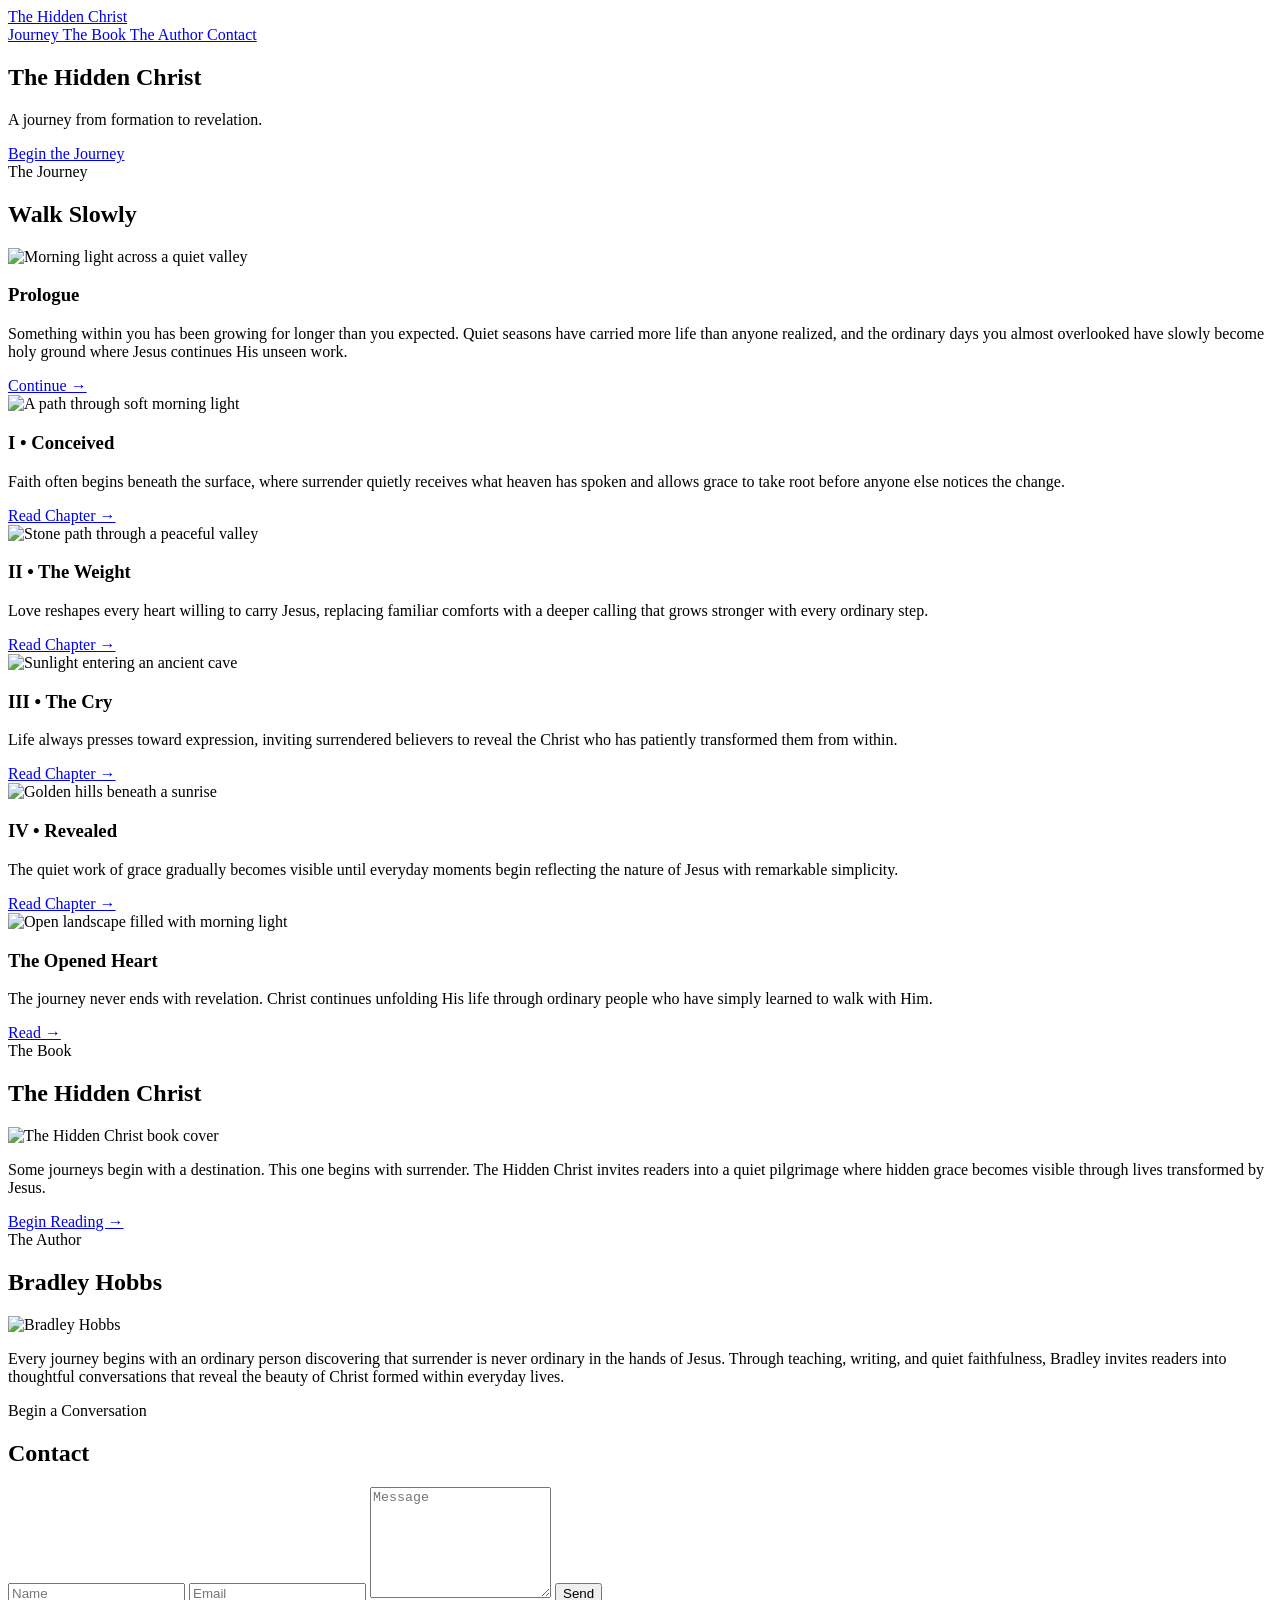
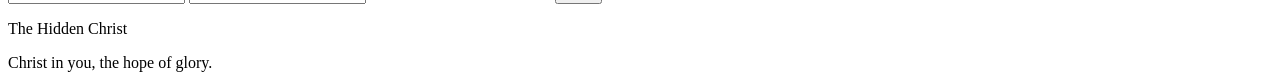
==== index.html @ 38aca1ec "Create index.html" ====
<!DOCTYPE html>

<html lang="en">

<head>

<meta charset="UTF-8">

<meta
name="viewport"
content="width=device-width, initial-scale=1.0">

<meta
name="description"
content="The Hidden Christ by Bradley Hobbs. A journey from formation to revelation.">

<meta
name="author"
content="Bradley Hobbs">

<title>

The Hidden Christ

</title>

<link
rel="preconnect"
href="https://fonts.googleapis.com">

<link
rel="preconnect"
href="https://fonts.gstatic.com"
crossorigin>

<link
href="https://fonts.googleapis.com/css2?family=Cormorant+Garamond:wght@400;500;600;700&family=Lora:wght@400;500&display=swap"
rel="stylesheet">

<link
rel="stylesheet"
href="styles.css">

</head>

<body>

<header
class="site-header">

<nav
class="navigation">

<a
href="#hero"
class="logo">

The Hidden Christ

</a>

<div
class="navigation-links">

<a href="#journey">

Journey

</a>

<a href="#book">

The Book

</a>

<a href="#author">

The Author

</a>

<a href="#contact">

Contact

</a>

</div>

</nav>

</header>

<main>

<section
id="hero"
class="hero">

<div
class="hero-overlay">

<h1>

The Hidden Christ

</h1>

<p>

A journey from formation to revelation.

</p>

<a
href="#journey"
class="scroll-link">

Begin the Journey

</a>

</div>

</section>

<section
id="journey"
class="journey">

<div
class="section-heading">

<span>

The Journey

</span>

<h2>

Walk Slowly

</h2>

</div>

<article
class="chapter">

<div
class="chapter-image">

<img
src="images/prologue.webp"
alt="Morning light across a quiet valley">

</div>

<div
class="chapter-content">

<h3>

Prologue

</h3>

<p>

Something within you has been growing for longer than you expected. Quiet seasons have carried more life than anyone realized, and the ordinary days you almost overlooked have slowly become holy ground where Jesus continues His unseen work.

</p>

<a
href="chapters/prologue.html">

Continue →

</a>

</div>

</article>

<article
class="chapter">

<div
class="chapter-image">

<img
src="images/conceived.webp"
alt="A path through soft morning light">

</div>

<div
class="chapter-content">

<h3>

I • Conceived

</h3>

<p>

Faith often begins beneath the surface, where surrender quietly receives what heaven has spoken and allows grace to take root before anyone else notices the change.

</p>

<a
href="chapters/conceived.html">

Read Chapter →

</a>

</div>

</article>

<article
class="chapter">

<div
class="chapter-image">

<img
src="images/weight.webp"
alt="Stone path through a peaceful valley">

</div>

<div
class="chapter-content">

<h3>

II • The Weight

</h3>

<p>

Love reshapes every heart willing to carry Jesus, replacing familiar comforts with a deeper calling that grows stronger with every ordinary step.

</p>

<a
href="chapters/weight.html">

Read Chapter →

</a>

</div>

</article>

<article
class="chapter">

<div
class="chapter-image">

<img
src="images/cry.webp"
alt="Sunlight entering an ancient cave">

</div>

<div
class="chapter-content">

<h3>

III • The Cry

</h3>

<p>

Life always presses toward expression, inviting surrendered believers to reveal the Christ who has patiently transformed them from within.

</p>

<a
href="chapters/cry.html">

Read Chapter →

</a>

</div>

</article>

<article
class="chapter">

<div
class="chapter-image">

<img
src="images/revealed.webp"
alt="Golden hills beneath a sunrise">

</div>

<div
class="chapter-content">

<h3>

IV • Revealed

</h3>

<p>

The quiet work of grace gradually becomes visible until everyday moments begin reflecting the nature of Jesus with remarkable simplicity.

</p>

<a
href="chapters/revealed.html">

Read Chapter →

</a>

</div>

</article>

<article
class="chapter">

<div
class="chapter-image">

<img
src="images/opened-heart.webp"
alt="Open landscape filled with morning light">

</div>

<div
class="chapter-content">

<h3>

The Opened Heart

</h3>

<p>

The journey never ends with revelation. Christ continues unfolding His life through ordinary people who have simply learned to walk with Him.

</p>

<a
href="chapters/opened-heart.html">

Read →

</a>

</div>

</article>

</section>

<section
id="book"
class="book">

<div
class="section-heading">

<span>

The Book

</span>

<h2>

The Hidden Christ

</h2>

</div>

<div
class="book-layout">

<div
class="book-cover">

<img
src="images/book-cover.webp"
alt="The Hidden Christ book cover">

</div>

<div
class="book-text">

<p>

Some journeys begin with a destination. This one begins with surrender. The Hidden Christ invites readers into a quiet pilgrimage where hidden grace becomes visible through lives transformed by Jesus.

</p>

<a
href="#">

Begin Reading →

</a>

</div>

</div>

</section>

<section
id="author"
class="author">

<div
class="section-heading">

<span>

The Author

</span>

<h2>

Bradley Hobbs

</h2>

</div>

<div
class="author-layout">

<img
src="images/author.webp"
alt="Bradley Hobbs">

<p>

Every journey begins with an ordinary person discovering that surrender is never ordinary in the hands of Jesus. Through teaching, writing, and quiet faithfulness, Bradley invites readers into thoughtful conversations that reveal the beauty of Christ formed within everyday lives.

</p>

</div>

</section>

<section
id="contact"
class="contact">

<div
class="section-heading">

<span>

Begin a Conversation

</span>

<h2>

Contact

</h2>

</div>

<form>

<input
type="text"
placeholder="Name"
required>

<input
type="email"
placeholder="Email"
required>

<textarea
rows="7"
placeholder="Message"></textarea>

<button
type="submit">

Send

</button>

</form>

</section>

</main>

<footer>

<p>

The Hidden Christ

</p>

<span>

Christ in you, the hope of glory.

</span>

</footer>

<script
src="script.js"></script>

</body>

</html>
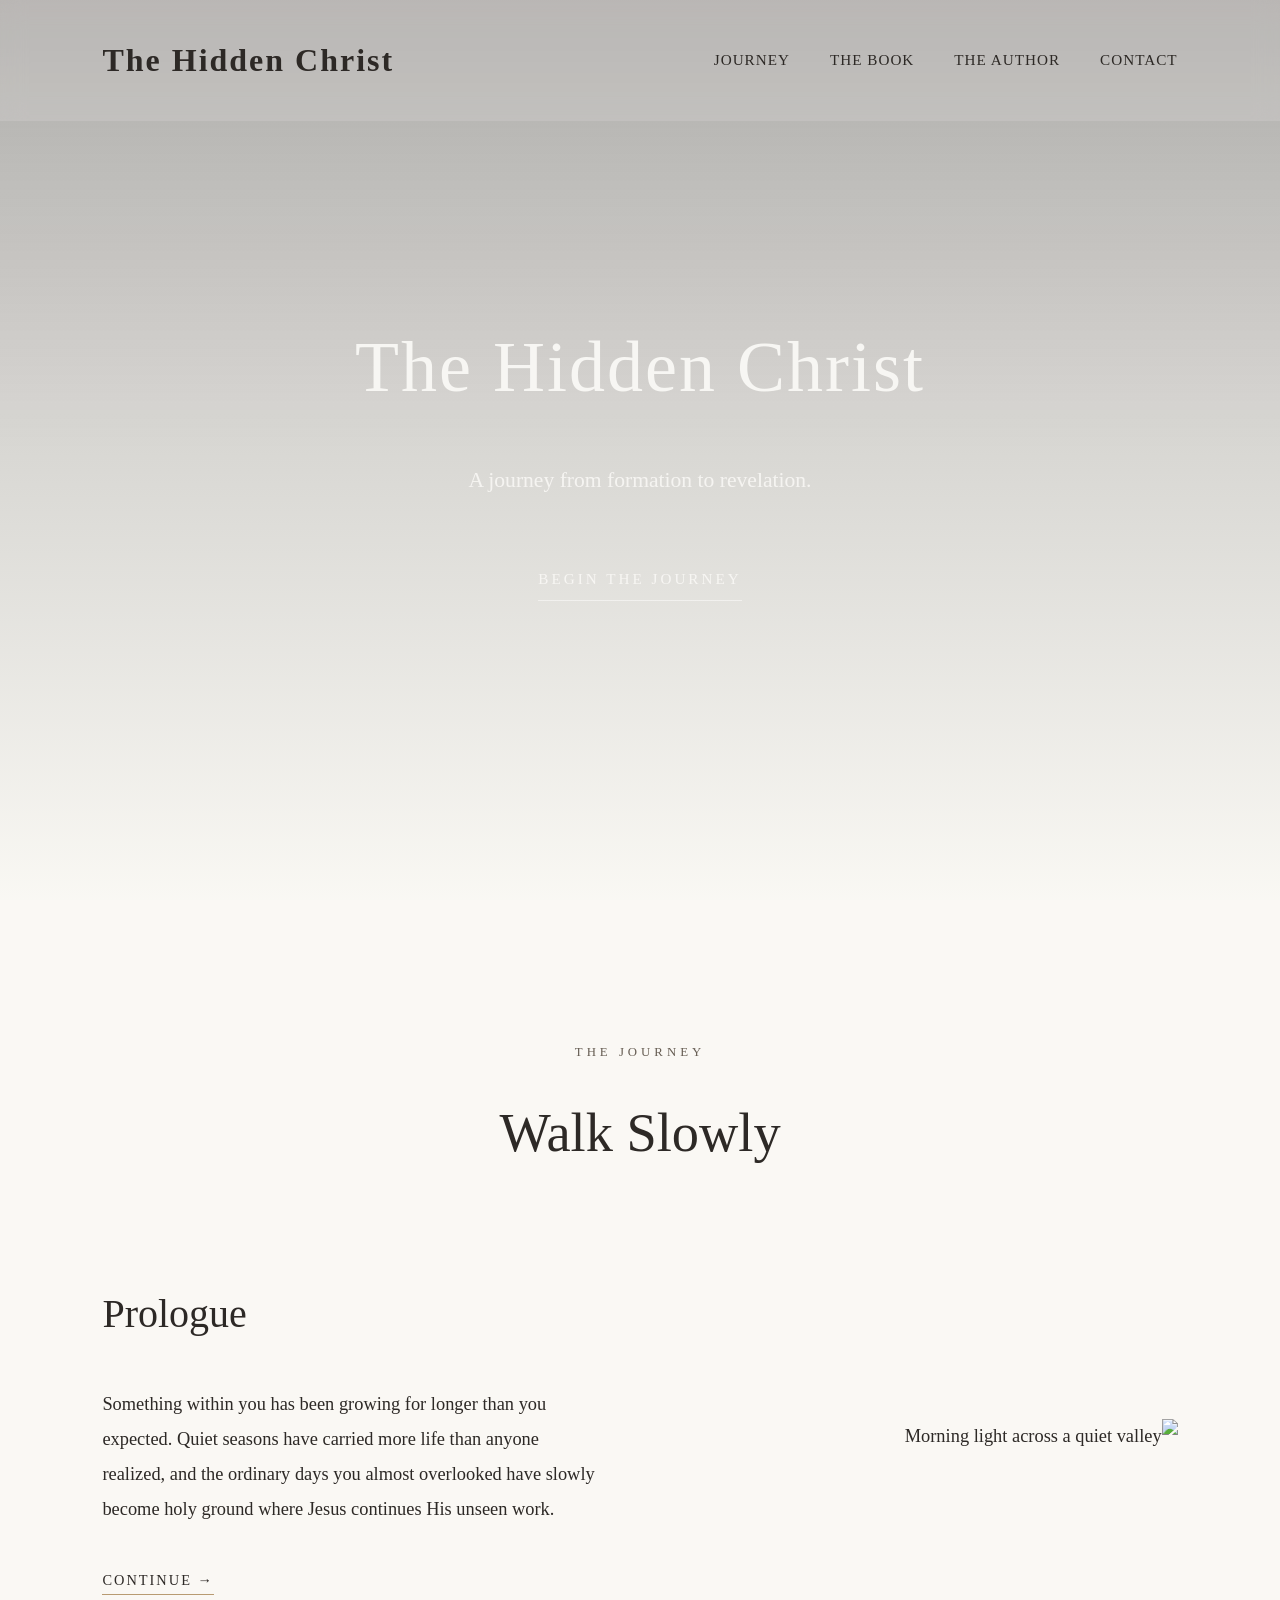
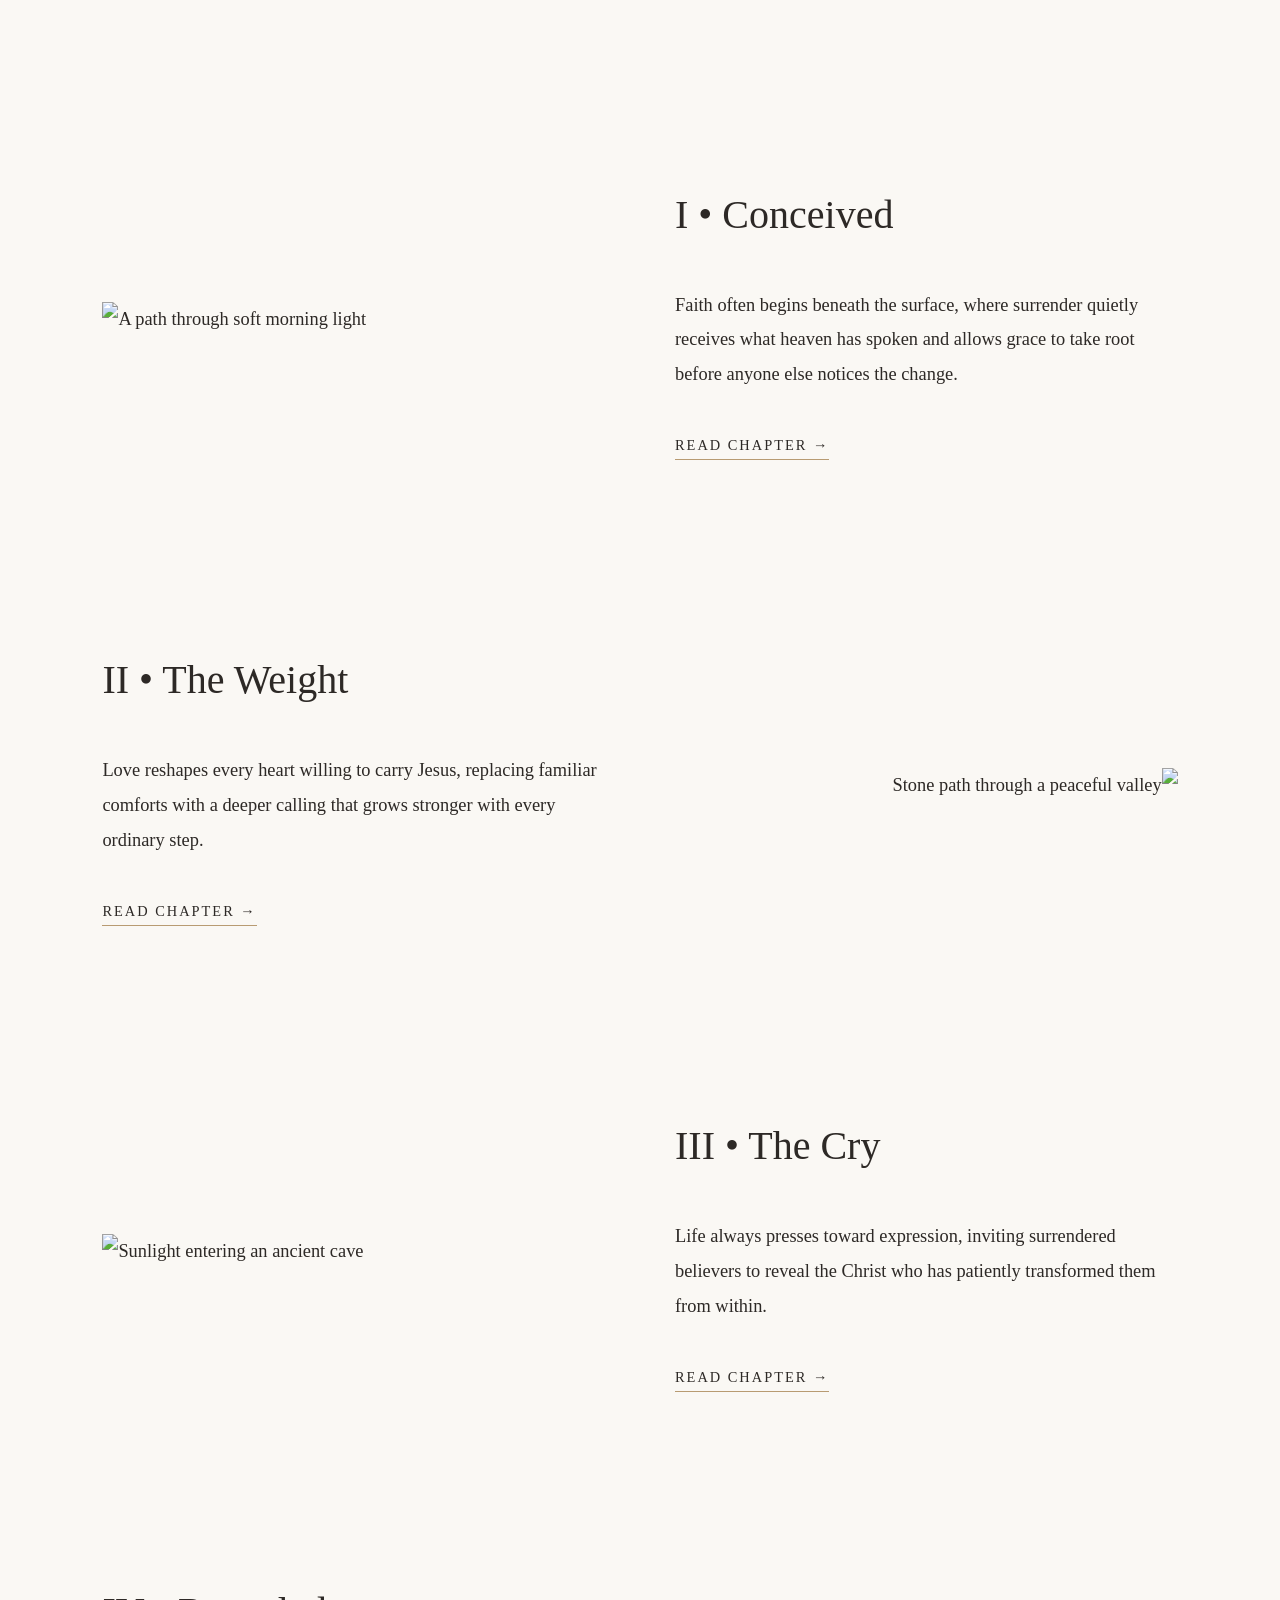
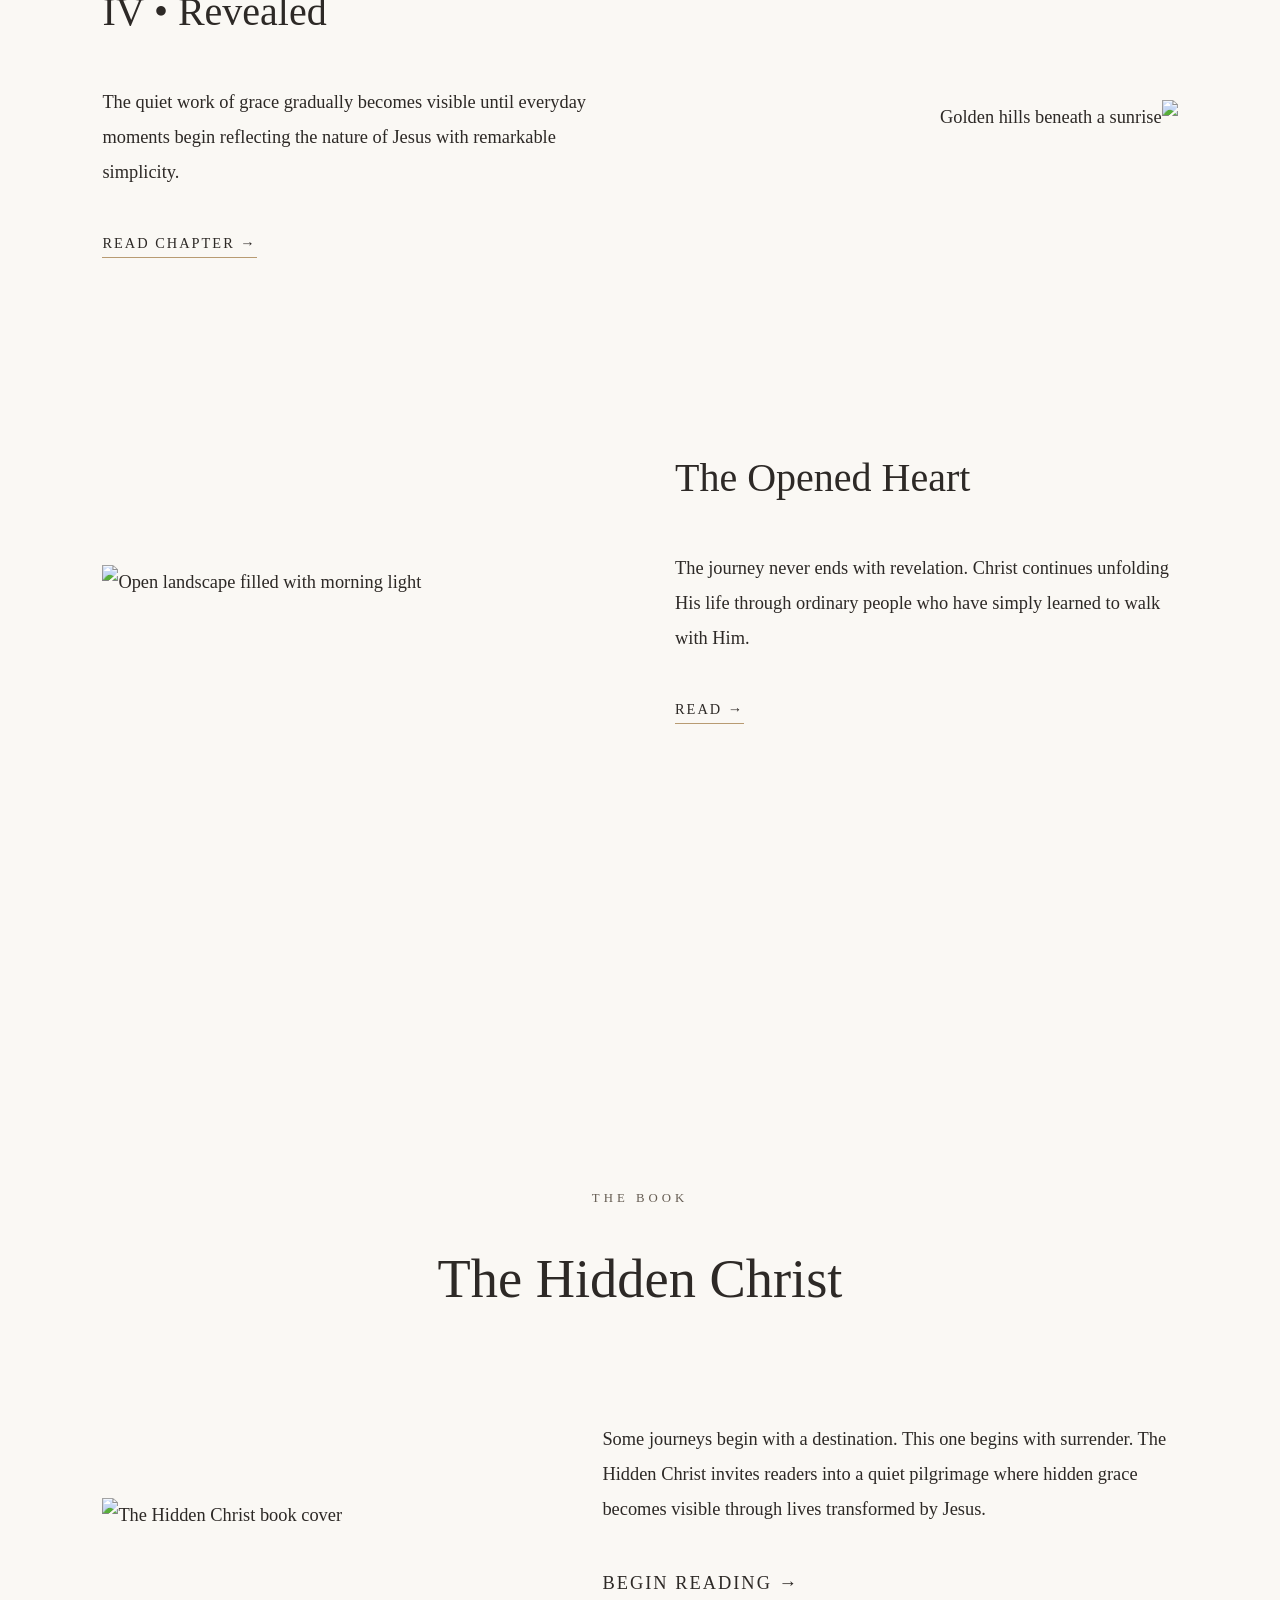
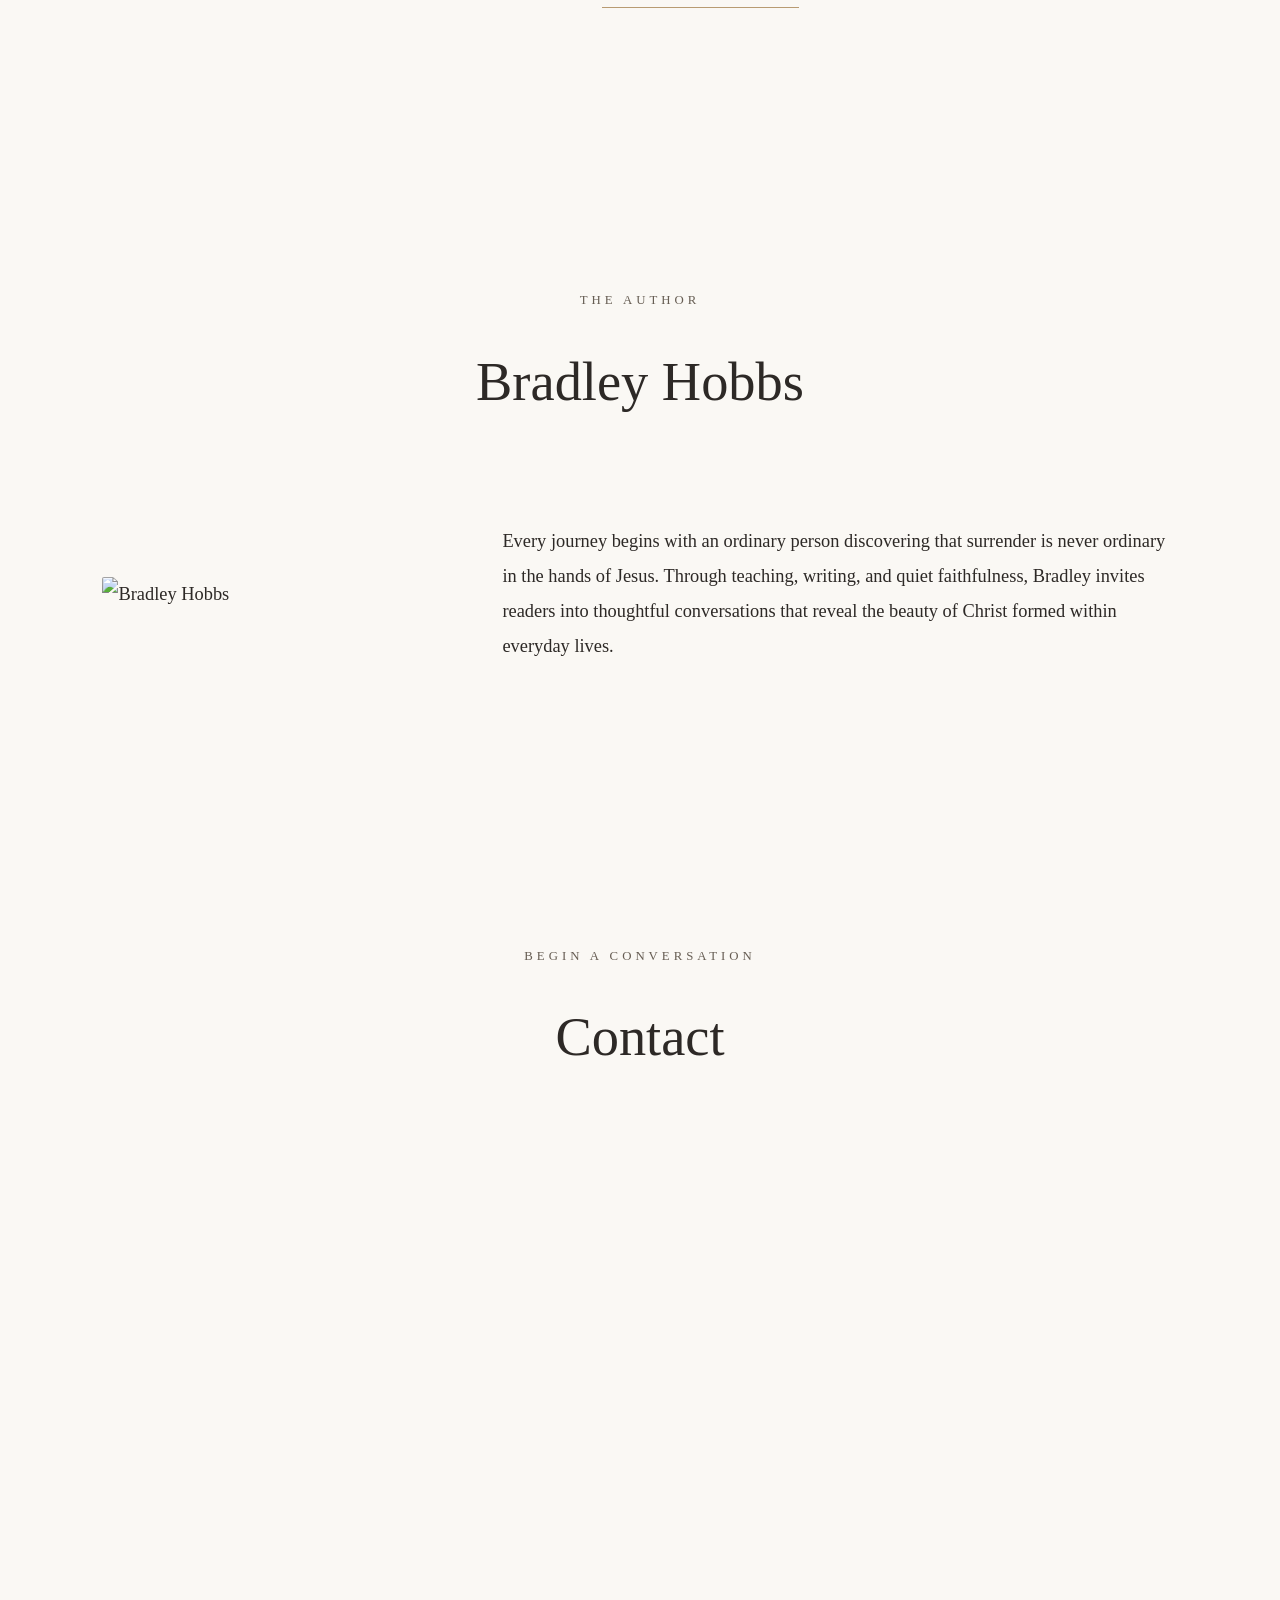
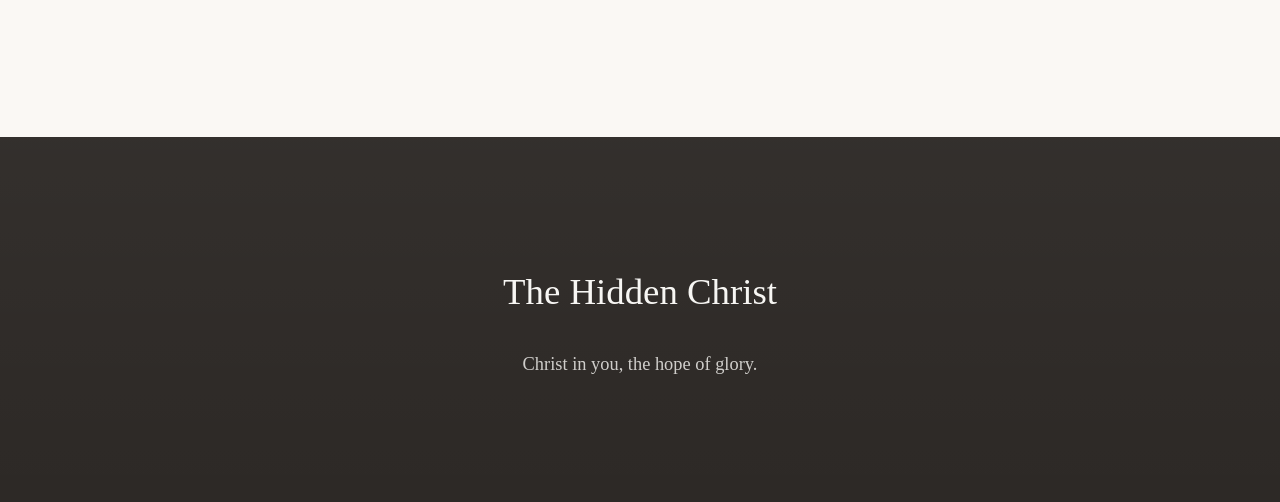
==== commit 842ee2f6: "Update index.html" ====
--- a/index.html
+++ b/index.html
@@ -10,19 +10,89 @@
 name="viewport"
 content="width=device-width, initial-scale=1.0">
 
+<title>
+
+The Hidden Christ | Bradley Hobbs
+
+</title>
+
 <meta
 name="description"
-content="The Hidden Christ by Bradley Hobbs. A journey from formation to revelation.">
+content="The Hidden Christ by Bradley Hobbs is a journey from formation to revelation, inviting readers to discover Christ formed within surrendered lives and revealed through everyday faithfulness.">
 
 <meta
 name="author"
 content="Bradley Hobbs">
 
-<title>
-
-The Hidden Christ
-
-</title>
+<meta
+name="robots"
+content="index,follow,max-image-preview:large">
+
+<meta
+name="theme-color"
+content="#2d2926">
+
+<meta
+name="color-scheme"
+content="light">
+
+<link
+rel="canonical"
+href="https://brad-hobbswd.github.io/the-hidden-christ/">
+
+<!-- Open Graph -->
+
+<meta
+property="og:type"
+content="website">
+
+<meta
+property="og:locale"
+content="en_US">
+
+<meta
+property="og:site_name"
+content="The Hidden Christ">
+
+<meta
+property="og:title"
+content="The Hidden Christ">
+
+<meta
+property="og:description"
+content="A journey from formation to revelation by Bradley Hobbs.">
+
+<meta
+property="og:url"
+content="https://brad-hobbswd.github.io/the-hidden-christ/">
+
+<meta
+property="og:image"
+content="https://brad-hobbswd.github.io/the-hidden-christ/images/social-preview.webp">
+
+<meta
+property="og:image:alt"
+content="The Hidden Christ by Bradley Hobbs">
+
+<!-- Twitter / X -->
+
+<meta
+name="twitter:card"
+content="summary_large_image">
+
+<meta
+name="twitter:title"
+content="The Hidden Christ">
+
+<meta
+name="twitter:description"
+content="A journey from formation to revelation by Bradley Hobbs.">
+
+<meta
+name="twitter:image"
+content="https://brad-hobbswd.github.io/the-hidden-christ/images/social-preview.webp">
+
+<!-- Fonts -->
 
 <link
 rel="preconnect"
@@ -37,9 +107,51 @@
 href="https://fonts.googleapis.com/css2?family=Cormorant+Garamond:wght@400;500;600;700&family=Lora:wght@400;500&display=swap"
 rel="stylesheet">
 
+<!-- Styles -->
+
 <link
 rel="stylesheet"
-href="styles.css">
+href="./styles.css">
+
+<!-- Favicon -->
+
+<link
+rel="icon"
+type="image/png"
+href="./images/favicon.png">
+
+<!-- Structured Data -->
+
+<script
+type="application/ld+json">
+
+{
+
+"@context":"https://schema.org",
+
+"@type":"Book",
+
+"name":"The Hidden Christ",
+
+"author":{
+
+"@type":"Person",
+
+"name":"Bradley Hobbs"
+
+},
+
+"description":"A journey from formation to revelation.",
+
+"inLanguage":"en",
+
+"genre":"Christian",
+
+"url":"https://brad-hobbswd.github.io/the-hidden-christ/"
+
+}
+
+</script>
 
 </head>
 
--- a/styles.css
+++ b/styles.css
@@ -0,0 +1,1531 @@
+/* =========================
+
+THE HIDDEN CHRIST
+
+Bradley Hobbs
+
+========================= */
+
+:root{
+
+--earth:#2d2926;
+--stone:#665d53;
+--sand:#b89b72;
+--linen:#f3efe7;
+--ivory:#faf8f4;
+--white:#ffffff;
+
+--text:#2d2926;
+--light-text:#f7f6f3;
+
+--max-width:760px;
+
+--transition:.6s ease;
+
+}
+
+/* =========================
+
+RESET
+
+========================= */
+
+*{
+
+margin:0;
+padding:0;
+box-sizing:border-box;
+
+}
+
+html{
+
+scroll-behavior:smooth;
+
+}
+
+body{
+
+background:var(--ivory);
+
+color:var(--text);
+
+font-family:"Lora",serif;
+
+font-size:1.15rem;
+
+line-height:1.9;
+
+overflow-x:hidden;
+
+}
+
+/* =========================
+
+IMAGES
+
+========================= */
+
+img{
+
+display:block;
+
+width:100%;
+
+height:auto;
+
+}
+
+/* =========================
+
+LINKS
+
+========================= */
+
+a{
+
+text-decoration:none;
+
+color:inherit;
+
+transition:var(--transition);
+
+}
+
+/* =========================
+
+HEADER
+
+========================= */
+
+.site-header{
+
+position:fixed;
+
+top:0;
+
+left:0;
+
+width:100%;
+
+z-index:1000;
+
+padding:30px 8vw;
+
+background:rgba(250,248,244,.15);
+
+backdrop-filter:blur(12px);
+
+transition:var(--transition);
+
+}
+
+.navigation{
+
+display:flex;
+
+justify-content:space-between;
+
+align-items:center;
+
+}
+
+.logo{
+
+font-family:"Cormorant Garamond",serif;
+
+font-size:2rem;
+
+letter-spacing:2px;
+
+font-weight:600;
+
+}
+
+.navigation-links{
+
+display:flex;
+
+gap:40px;
+
+font-size:.95rem;
+
+letter-spacing:1px;
+
+text-transform:uppercase;
+
+}
+
+.navigation-links a:hover{
+
+opacity:.6;
+
+}
+
+/* =========================
+
+HERO
+
+========================= */
+
+.hero{
+
+height:100vh;
+
+background:url("images/hero.webp") center center/cover no-repeat;
+
+display:flex;
+
+justify-content:center;
+
+align-items:center;
+
+position:relative;
+
+}
+
+.hero::before{
+
+content:"";
+
+position:absolute;
+
+inset:0;
+
+background:linear-gradient(
+
+rgba(30,30,30,.35),
+
+rgba(30,30,30,.15),
+
+rgba(250,248,244,.15)
+
+);
+
+}
+
+.hero-overlay{
+
+position:relative;
+
+z-index:2;
+
+text-align:center;
+
+padding:40px;
+
+color:var(--light-text);
+
+max-width:800px;
+
+}
+
+.hero h1{
+
+font-family:"Cormorant Garamond",serif;
+
+font-size:5rem;
+
+font-weight:500;
+
+letter-spacing:2px;
+
+margin-bottom:25px;
+
+}
+
+.hero p{
+
+font-size:1.35rem;
+
+opacity:.95;
+
+margin-bottom:60px;
+
+}
+
+.scroll-link{
+
+display:inline-block;
+
+font-size:.95rem;
+
+letter-spacing:3px;
+
+text-transform:uppercase;
+
+padding-bottom:6px;
+
+border-bottom:1px solid rgba(255,255,255,.5);
+
+}
+
+.scroll-link:hover{
+
+opacity:.7;
+
+}
+
+/* =========================
+
+SECTIONS
+
+========================= */
+
+section{
+
+padding:140px 8vw;
+
+}
+
+.section-heading{
+
+text-align:center;
+
+margin-bottom:90px;
+
+}
+
+.section-heading span{
+
+display:block;
+
+text-transform:uppercase;
+
+letter-spacing:4px;
+
+font-size:.8rem;
+
+color:var(--stone);
+
+margin-bottom:18px;
+
+}
+
+.section-heading h2{
+
+font-family:"Cormorant Garamond",serif;
+
+font-size:3.4rem;
+
+font-weight:500;
+
+}
+
+/* =========================
+
+JOURNEY
+
+========================= */
+
+.chapter{
+
+display:grid;
+
+grid-template-columns:1fr 1fr;
+
+gap:90px;
+
+align-items:center;
+
+margin-bottom:180px;
+
+}
+
+.chapter:nth-child(even){
+
+direction:rtl;
+
+}
+
+.chapter:nth-child(even) .chapter-content{
+
+direction:ltr;
+
+}
+
+.chapter-image{
+
+overflow:hidden;
+
+}
+
+.chapter-image img{
+
+transition:1.5s ease;
+
+}
+
+.chapter:hover img{
+
+transform:scale(1.03);
+
+}
+
+.chapter-content{
+
+max-width:560px;
+
+}
+
+.chapter-content h3{
+
+font-family:"Cormorant Garamond",serif;
+
+font-size:2.5rem;
+
+font-weight:500;
+
+margin-bottom:35px;
+
+}
+
+.chapter-content p{
+
+margin-bottom:35px;
+
+}
+
+.chapter-content a{
+
+font-size:.9rem;
+
+letter-spacing:2px;
+
+text-transform:uppercase;
+
+border-bottom:1px solid var(--sand);
+
+padding-bottom:6px;
+
+}
+
+/* =========================
+
+BOOK
+
+========================= */
+
+.book-layout{
+
+display:grid;
+
+grid-template-columns:420px 1fr;
+
+gap:100px;
+
+align-items:center;
+
+max-width:1200px;
+
+margin:auto;
+
+}
+
+.book-cover{
+
+max-width:420px;
+
+}
+
+.book-text{
+
+max-width:600px;
+
+}
+
+.book-text a{
+
+display:inline-block;
+
+margin-top:40px;
+
+letter-spacing:2px;
+
+text-transform:uppercase;
+
+border-bottom:1px solid var(--sand);
+
+padding-bottom:6px;
+
+}
+
+/* =========================
+
+AUTHOR
+
+========================= */
+
+.author-layout{
+
+display:grid;
+
+grid-template-columns:320px 1fr;
+
+gap:80px;
+
+align-items:center;
+
+max-width:1100px;
+
+margin:auto;
+
+}
+
+.author-layout img{
+
+border-radius:2px;
+
+}
+
+/* =========================
+
+CONTACT
+
+========================= */
+
+form{
+
+max-width:760px;
+
+margin:auto;
+
+display:flex;
+
+flex-direction:column;
+
+gap:30px;
+
+}
+
+input,
+
+textarea{
+
+background:transparent;
+
+border:none;
+
+border-bottom:1px solid #cfc6b7;
+
+padding:18px 0;
+
+font-family:"Lora",serif;
+
+font-size:1rem;
+
+color:var(--text);
+
+outline:none;
+
+}
+
+button{
+
+width:220px;
+
+padding:18px;
+
+background:none;
+
+border:1px solid var(--sand);
+
+cursor:pointer;
+
+font-family:"Lora",serif;
+
+letter-spacing:2px;
+
+text-transform:uppercase;
+
+transition:var(--transition);
+
+}
+
+button:hover{
+
+background:var(--sand);
+
+color:white;
+
+}
+
+/* =========================
+
+FOOTER
+
+========================= */
+
+footer{
+
+padding:120px 40px;
+
+text-align:center;
+
+background:var(--earth);
+
+color:var(--light-text);
+
+}
+
+footer p{
+
+font-family:"Cormorant Garamond",serif;
+
+font-size:2.3rem;
+
+margin-bottom:20px;
+
+}
+
+footer span{
+
+opacity:.8;
+
+}
+
+/* =========================
+
+RESPONSIVE
+
+========================= */
+
+@media(max-width:900px){
+
+.hero h1{
+
+font-size:3.3rem;
+
+}
+
+.navigation-links{
+
+display:none;
+
+}
+
+.chapter,
+
+.book-layout,
+
+.author-layout{
+
+grid-template-columns:1fr;
+
+gap:60px;
+
+}
+
+.chapter:nth-child(even){
+
+direction:ltr;
+
+}
+
+.section-heading h2{
+
+font-size:2.5rem;
+
+}
+
+section{
+
+padding:100px 30px;
+
+}
+
+}
+
+/* =========================
+
+SCROLL STATES
+
+========================= */
+
+.site-header.scrolled{
+
+background:rgba(250,248,244,.92);
+
+backdrop-filter:blur(20px);
+
+padding:22px 8vw;
+
+}
+
+.navigation-links a.active{
+
+opacity:.55;
+
+}
+
+.section-heading,
+
+.chapter,
+
+.book-layout,
+
+.author-layout,
+
+.contact form{
+
+opacity:0;
+
+transform:translateY(40px);
+
+transition:
+
+opacity 1s ease,
+
+transform 1s ease;
+
+}
+
+.visible{
+
+opacity:1;
+
+transform:translateY(0);
+
+}
+
+.scroll-link.pulse{
+
+opacity:.45;
+
+}
+
+button.success{
+
+background:var(--sand);
+
+color:white;
+
+}
+
+/*==================================================
+
+RESPONSIVE
+
+The Hidden Christ
+
+==================================================*/
+
+
+/*====================
+
+1400px
+
+====================*/
+
+@media (max-width:1400px){
+
+.hero h1{
+
+font-size:4.5rem;
+
+}
+
+.chapter{
+
+gap:70px;
+
+}
+
+.book-layout{
+
+gap:80px;
+
+}
+
+}
+
+
+/*====================
+
+1100px
+
+====================*/
+
+@media (max-width:1100px){
+
+.navigation{
+
+padding:0;
+
+}
+
+.navigation-links{
+
+gap:24px;
+
+font-size:.85rem;
+
+}
+
+.hero h1{
+
+font-size:4rem;
+
+}
+
+.hero p{
+
+font-size:1.2rem;
+
+}
+
+.chapter{
+
+grid-template-columns:1fr;
+
+gap:60px;
+
+margin-bottom:140px;
+
+}
+
+.chapter:nth-child(even){
+
+direction:ltr;
+
+}
+
+.chapter-content{
+
+max-width:100%;
+
+}
+
+.book-layout{
+
+grid-template-columns:1fr;
+
+gap:70px;
+
+text-align:center;
+
+}
+
+.book-cover{
+
+margin:auto;
+
+max-width:360px;
+
+}
+
+.book-text{
+
+margin:auto;
+
+}
+
+.author-layout{
+
+grid-template-columns:1fr;
+
+gap:60px;
+
+text-align:center;
+
+}
+
+.author-layout img{
+
+max-width:320px;
+
+margin:auto;
+
+}
+
+}
+
+
+/*====================
+
+900px
+
+====================*/
+
+@media (max-width:900px){
+
+.site-header{
+
+padding:24px 30px;
+
+}
+
+.navigation{
+
+flex-direction:column;
+
+gap:18px;
+
+}
+
+.navigation-links{
+
+flex-wrap:wrap;
+
+justify-content:center;
+
+gap:18px;
+
+}
+
+.hero{
+
+padding:40px;
+
+}
+
+.hero-overlay{
+
+padding:20px;
+
+}
+
+.hero h1{
+
+font-size:3.3rem;
+
+line-height:1.05;
+
+}
+
+.hero p{
+
+font-size:1.05rem;
+
+margin-bottom:40px;
+
+}
+
+section{
+
+padding:100px 30px;
+
+}
+
+.section-heading{
+
+margin-bottom:70px;
+
+}
+
+.section-heading h2{
+
+font-size:2.7rem;
+
+}
+
+.chapter-content h3{
+
+font-size:2.2rem;
+
+}
+
+body{
+
+font-size:1.05rem;
+
+}
+
+}
+
+
+/*====================
+
+700px
+
+====================*/
+
+@media (max-width:700px){
+
+.hero{
+
+min-height:100vh;
+
+}
+
+.hero h1{
+
+font-size:2.8rem;
+
+}
+
+.hero p{
+
+font-size:1rem;
+
+}
+
+.logo{
+
+font-size:1.6rem;
+
+text-align:center;
+
+}
+
+.navigation-links{
+
+display:none;
+
+}
+
+.section-heading span{
+
+letter-spacing:2px;
+
+}
+
+.section-heading h2{
+
+font-size:2.3rem;
+
+}
+
+.chapter{
+
+margin-bottom:110px;
+
+}
+
+.chapter-content h3{
+
+font-size:2rem;
+
+margin-bottom:24px;
+
+}
+
+.chapter-content p{
+
+margin-bottom:24px;
+
+}
+
+.book-cover{
+
+max-width:300px;
+
+}
+
+.author-layout img{
+
+max-width:260px;
+
+}
+
+input,
+
+textarea{
+
+font-size:1rem;
+
+}
+
+button{
+
+width:100%;
+
+}
+
+footer{
+
+padding:90px 30px;
+
+}
+
+footer p{
+
+font-size:2rem;
+
+}
+
+}
+
+
+/*====================
+
+500px
+
+====================*/
+
+@media (max-width:500px){
+
+html{
+
+font-size:15px;
+
+}
+
+.hero{
+
+padding:20px;
+
+}
+
+.hero h1{
+
+font-size:2.3rem;
+
+letter-spacing:1px;
+
+}
+
+.hero p{
+
+font-size:.95rem;
+
+max-width:280px;
+
+margin:auto auto 36px;
+
+}
+
+section{
+
+padding:80px 22px;
+
+}
+
+.section-heading{
+
+margin-bottom:55px;
+
+}
+
+.section-heading h2{
+
+font-size:2rem;
+
+}
+
+.chapter{
+
+gap:36px;
+
+margin-bottom:90px;
+
+}
+
+.chapter-content h3{
+
+font-size:1.8rem;
+
+}
+
+.book-layout{
+
+gap:50px;
+
+}
+
+.author-layout{
+
+gap:45px;
+
+}
+
+.contact form{
+
+gap:22px;
+
+}
+
+footer{
+
+padding:70px 20px;
+
+}
+
+}
+
+
+/*====================
+
+375px
+
+====================*/
+
+@media (max-width:375px){
+
+.hero h1{
+
+font-size:2rem;
+
+}
+
+.hero p{
+
+font-size:.9rem;
+
+}
+
+.logo{
+
+font-size:1.4rem;
+
+}
+
+.section-heading h2{
+
+font-size:1.7rem;
+
+}
+
+.chapter-content h3{
+
+font-size:1.6rem;
+
+}
+
+body{
+
+line-height:1.8;
+
+}
+
+}
+
+/*==================================================
+
+ANIMATIONS
+
+The Hidden Christ
+
+==================================================*/
+
+/*------------------------------
+
+Global
+
+------------------------------*/
+
+*{
+
+transition:
+
+color .35s ease,
+
+background-color .35s ease,
+
+border-color .35s ease;
+
+}
+
+
+/*------------------------------
+
+Hero
+
+------------------------------*/
+
+.hero{
+
+animation:
+
+heroFade 2.2s ease forwards;
+
+}
+
+.hero-overlay{
+
+opacity:0;
+
+transform:translateY(30px);
+
+animation:
+
+heroContent 1.8s ease .4s forwards;
+
+}
+
+
+/*------------------------------
+
+Section Reveal
+
+------------------------------*/
+
+.section-heading,
+
+.chapter,
+
+.book-layout,
+
+.author-layout,
+
+.contact form{
+
+opacity:0;
+
+transform:
+
+translateY(70px);
+
+transition:
+
+opacity 1.2s ease,
+
+transform 1.2s ease;
+
+}
+
+.visible{
+
+opacity:1;
+
+transform:
+
+translateY(0);
+
+}
+
+
+/*------------------------------
+
+Images
+
+------------------------------*/
+
+.chapter-image{
+
+overflow:hidden;
+
+}
+
+.chapter-image img{
+
+transition:
+
+transform 8s ease;
+
+}
+
+.chapter:hover img{
+
+transform:scale(1.05);
+
+}
+
+
+/*------------------------------
+
+Navigation
+
+------------------------------*/
+
+.navigation-links a{
+
+position:relative;
+
+}
+
+.navigation-links a::after{
+
+content:"";
+
+position:absolute;
+
+left:0;
+
+bottom:-8px;
+
+width:0;
+
+height:1px;
+
+background:var(--sand);
+
+transition:.5s ease;
+
+}
+
+.navigation-links a:hover::after{
+
+width:100%;
+
+}
+
+
+/*------------------------------
+
+Buttons
+
+------------------------------*/
+
+.scroll-link,
+
+.chapter-content a,
+
+.book-text a{
+
+position:relative;
+
+}
+
+.scroll-link::after,
+
+.chapter-content a::after,
+
+.book-text a::after{
+
+content:"";
+
+position:absolute;
+
+bottom:-6px;
+
+left:0;
+
+width:0;
+
+height:1px;
+
+background:currentColor;
+
+transition:.6s ease;
+
+}
+
+.scroll-link:hover::after,
+
+.chapter-content a:hover::after,
+
+.book-text a:hover::after{
+
+width:100%;
+
+}
+
+
+/*------------------------------
+
+Footer
+
+------------------------------*/
+
+footer{
+
+position:relative;
+
+overflow:hidden;
+
+}
+
+footer::before{
+
+content:"";
+
+position:absolute;
+
+inset:0;
+
+background:
+
+linear-gradient(
+
+180deg,
+
+rgba(255,255,255,.03),
+
+transparent
+
+);
+
+pointer-events:none;
+
+}
+
+
+/*------------------------------
+
+Scroll Indicator
+
+------------------------------*/
+
+.scroll-link{
+
+animation:
+
+floatArrow 3s ease infinite;
+
+}
+
+
+/*==================================================
+
+KEYFRAMES
+
+==================================================*/
+
+@keyframes heroFade{
+
+from{
+
+opacity:.4;
+
+transform:scale(1.03);
+
+}
+
+to{
+
+opacity:1;
+
+transform:scale(1);
+
+}
+
+}
+
+@keyframes heroContent{
+
+from{
+
+opacity:0;
+
+transform:translateY(30px);
+
+}
+
+to{
+
+opacity:1;
+
+transform:translateY(0);
+
+}
+
+}
+
+@keyframes floatArrow{
+
+0%{
+
+transform:translateY(0);
+
+opacity:1;
+
+}
+
+50%{
+
+transform:translateY(10px);
+
+opacity:.6;
+
+}
+
+100%{
+
+transform:translateY(0);
+
+opacity:1;
+
+}
+
+}
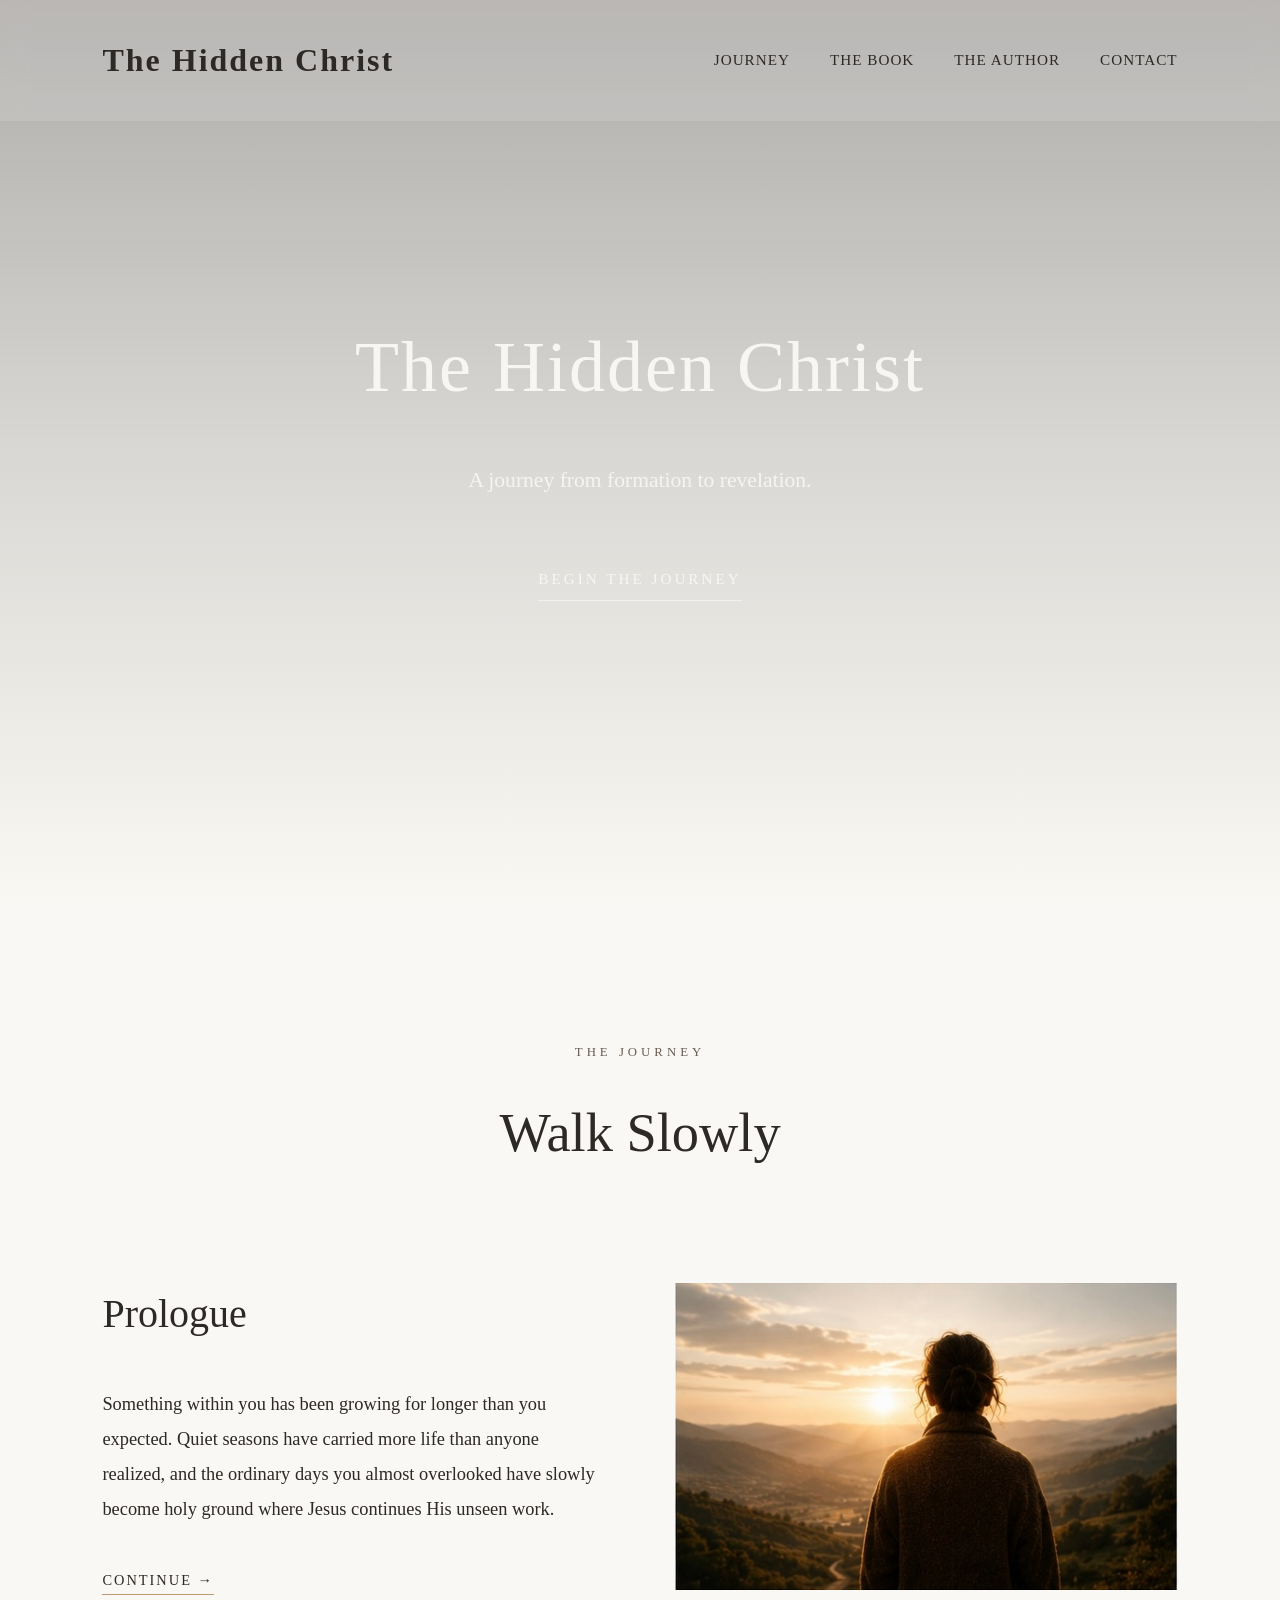
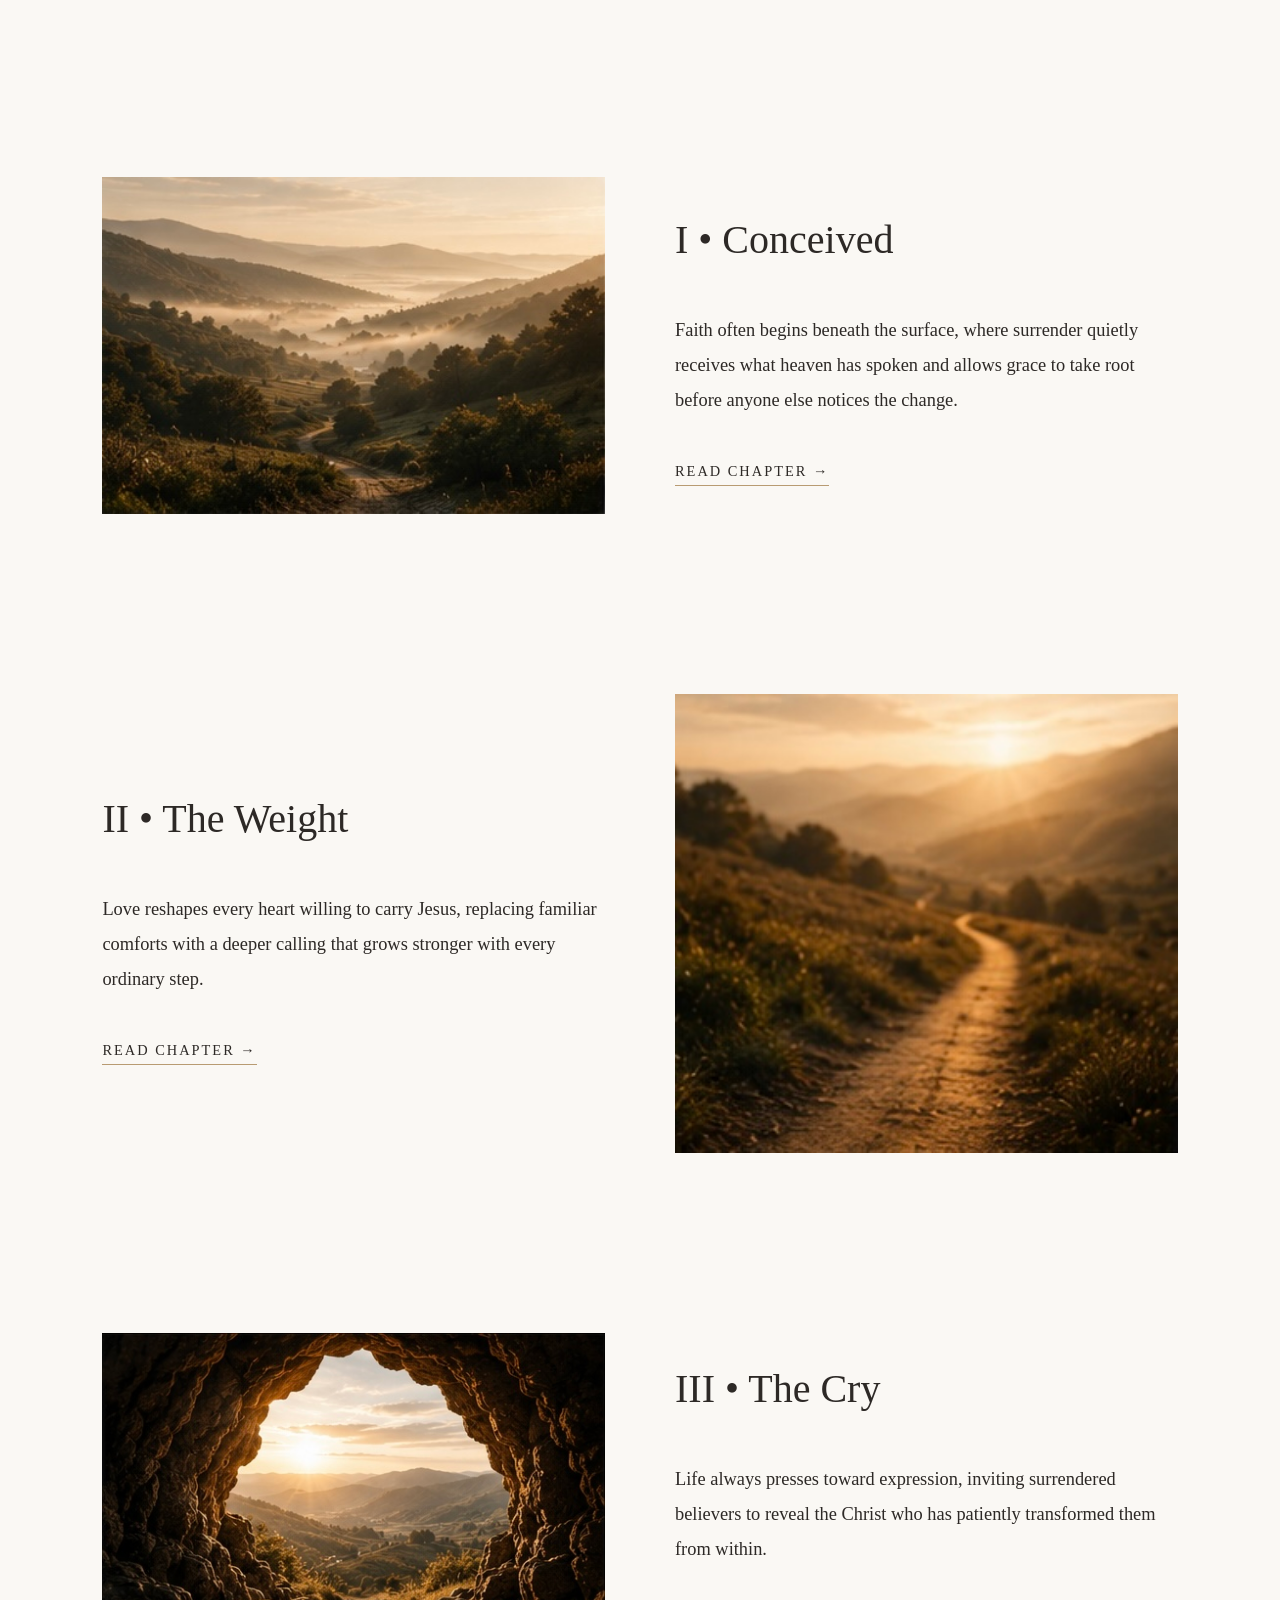
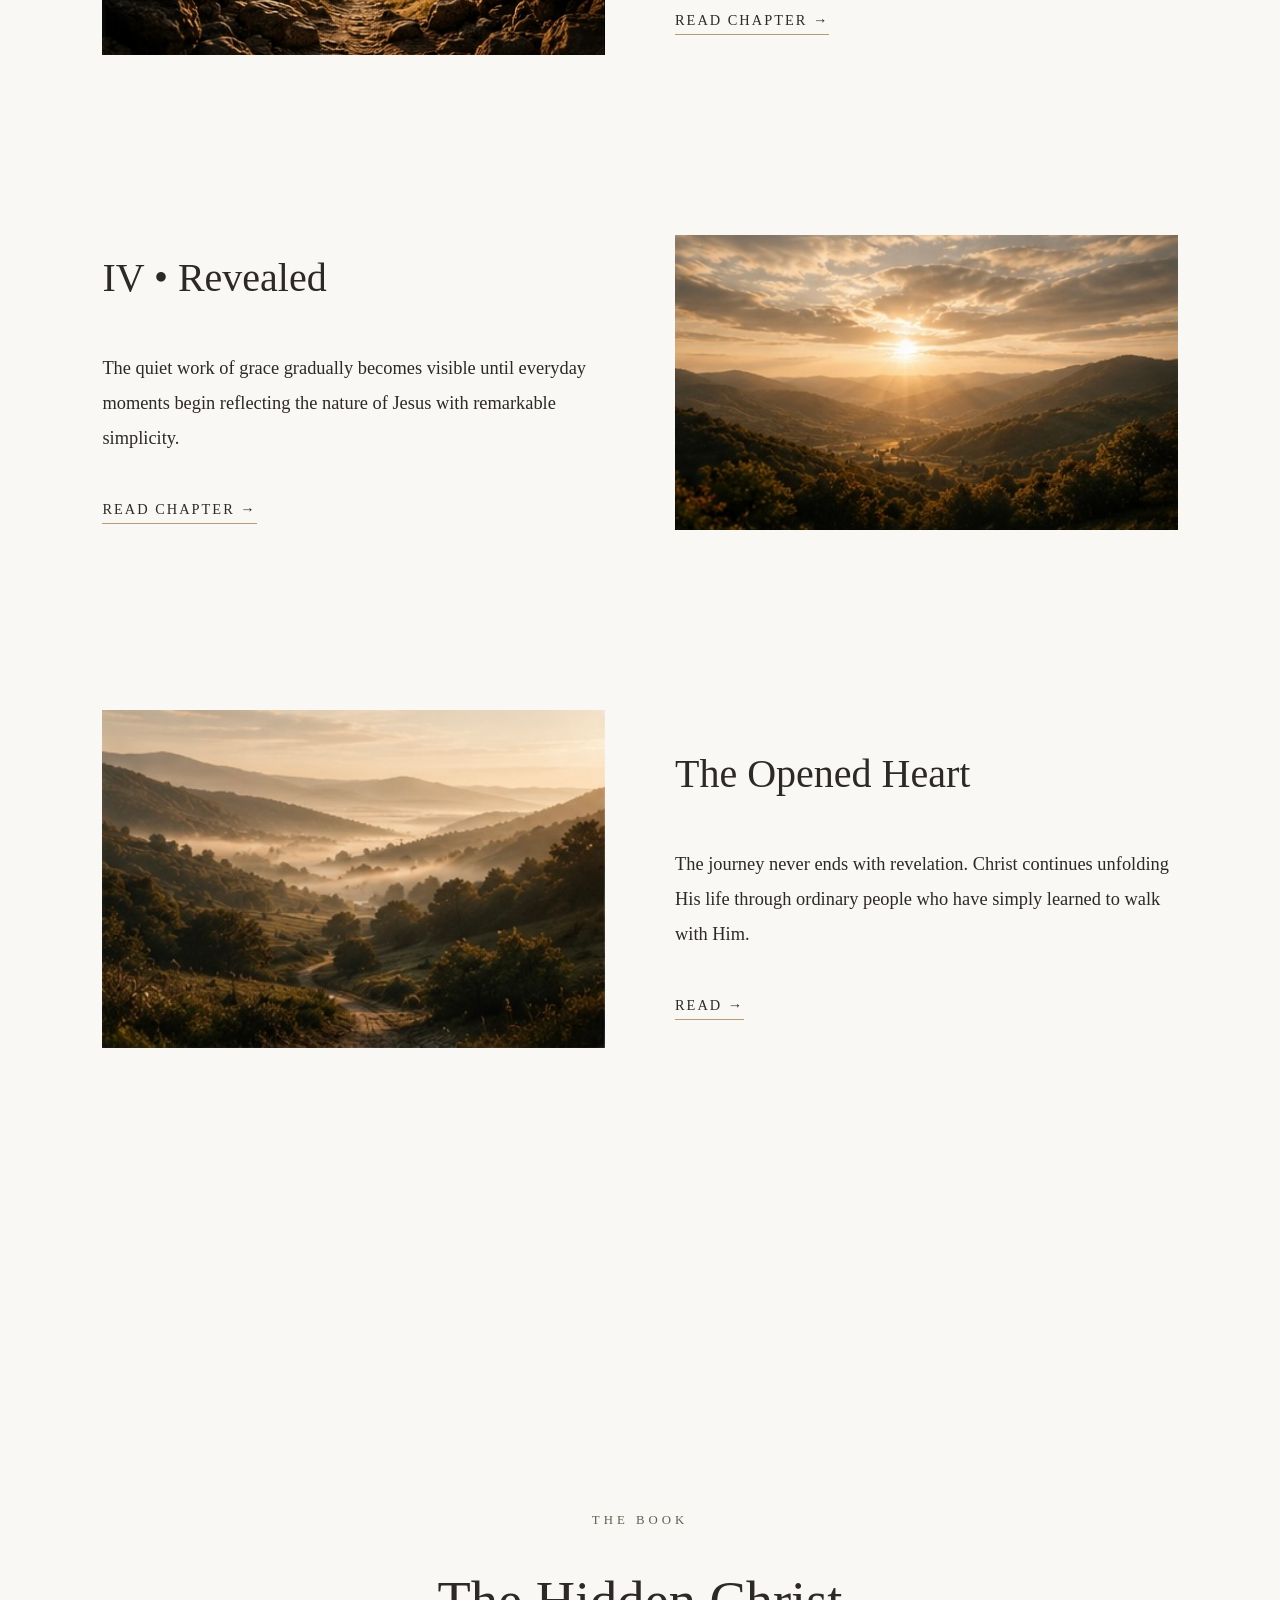
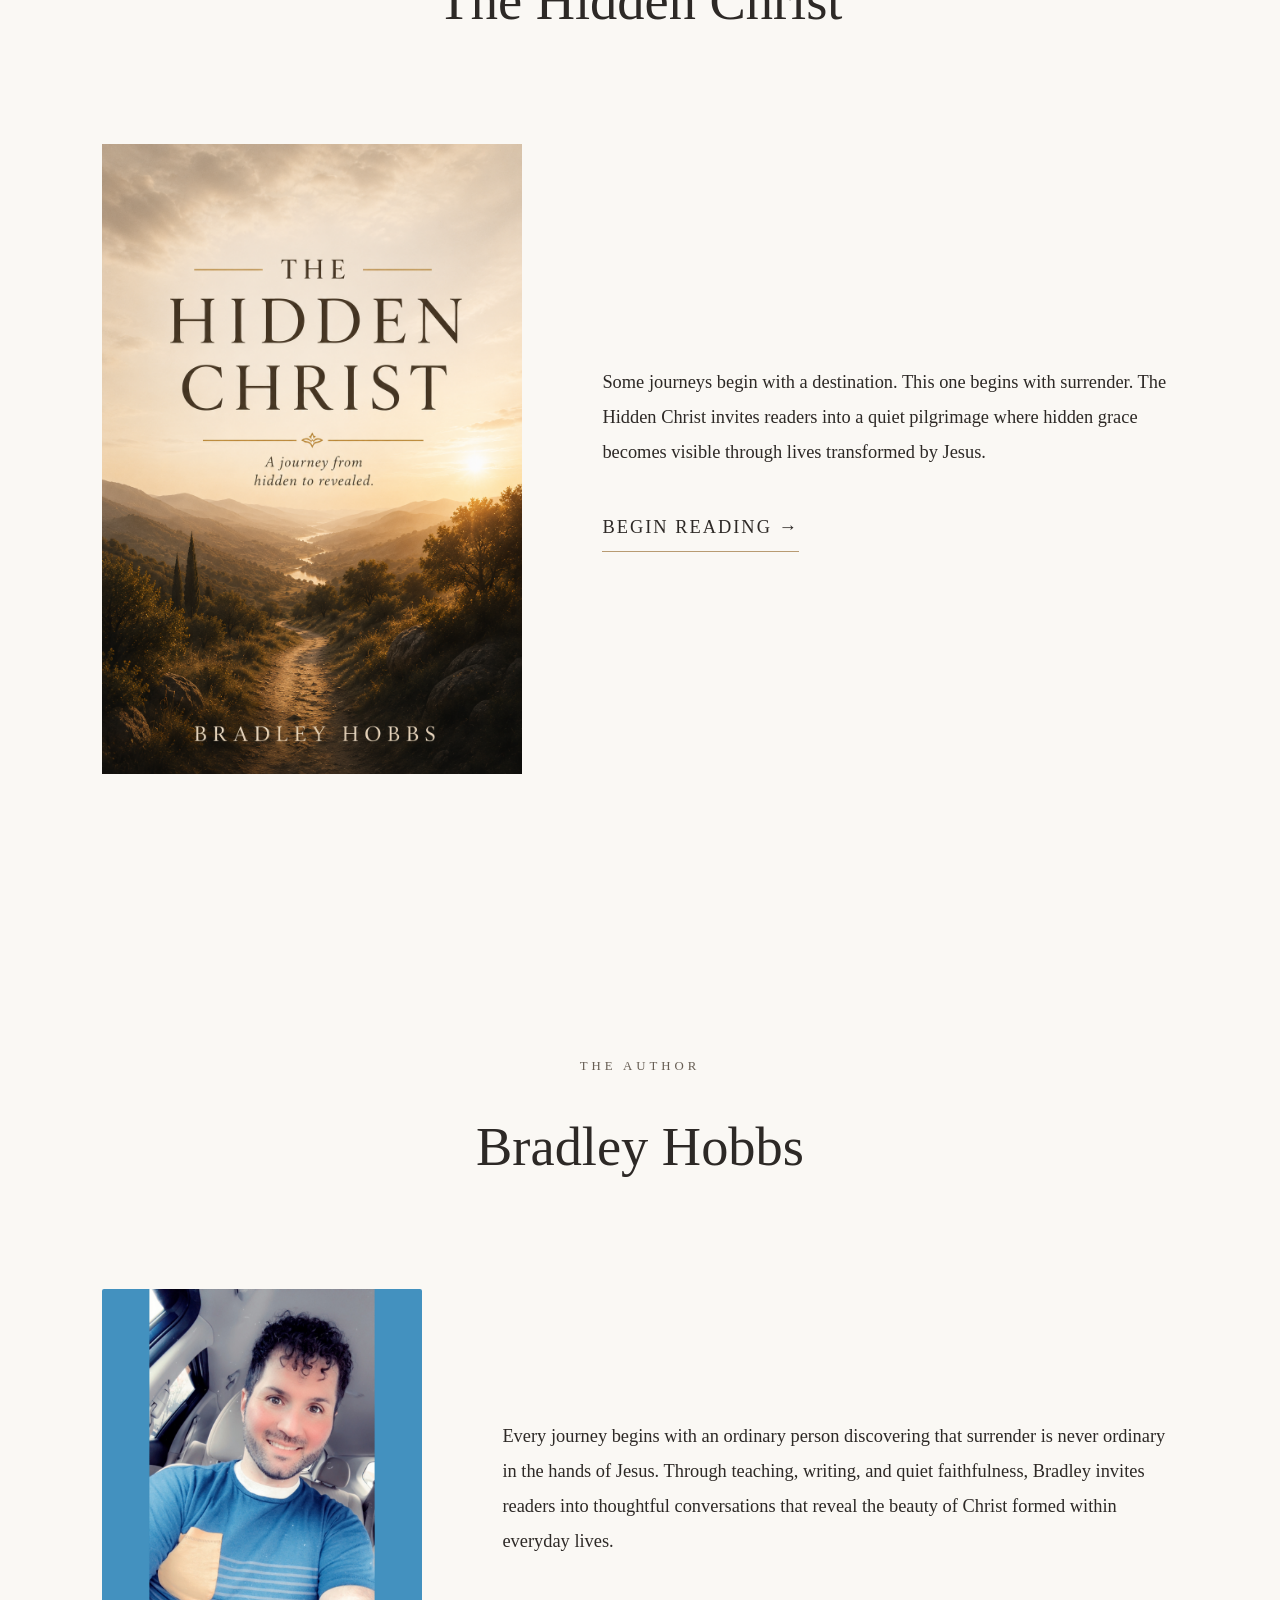
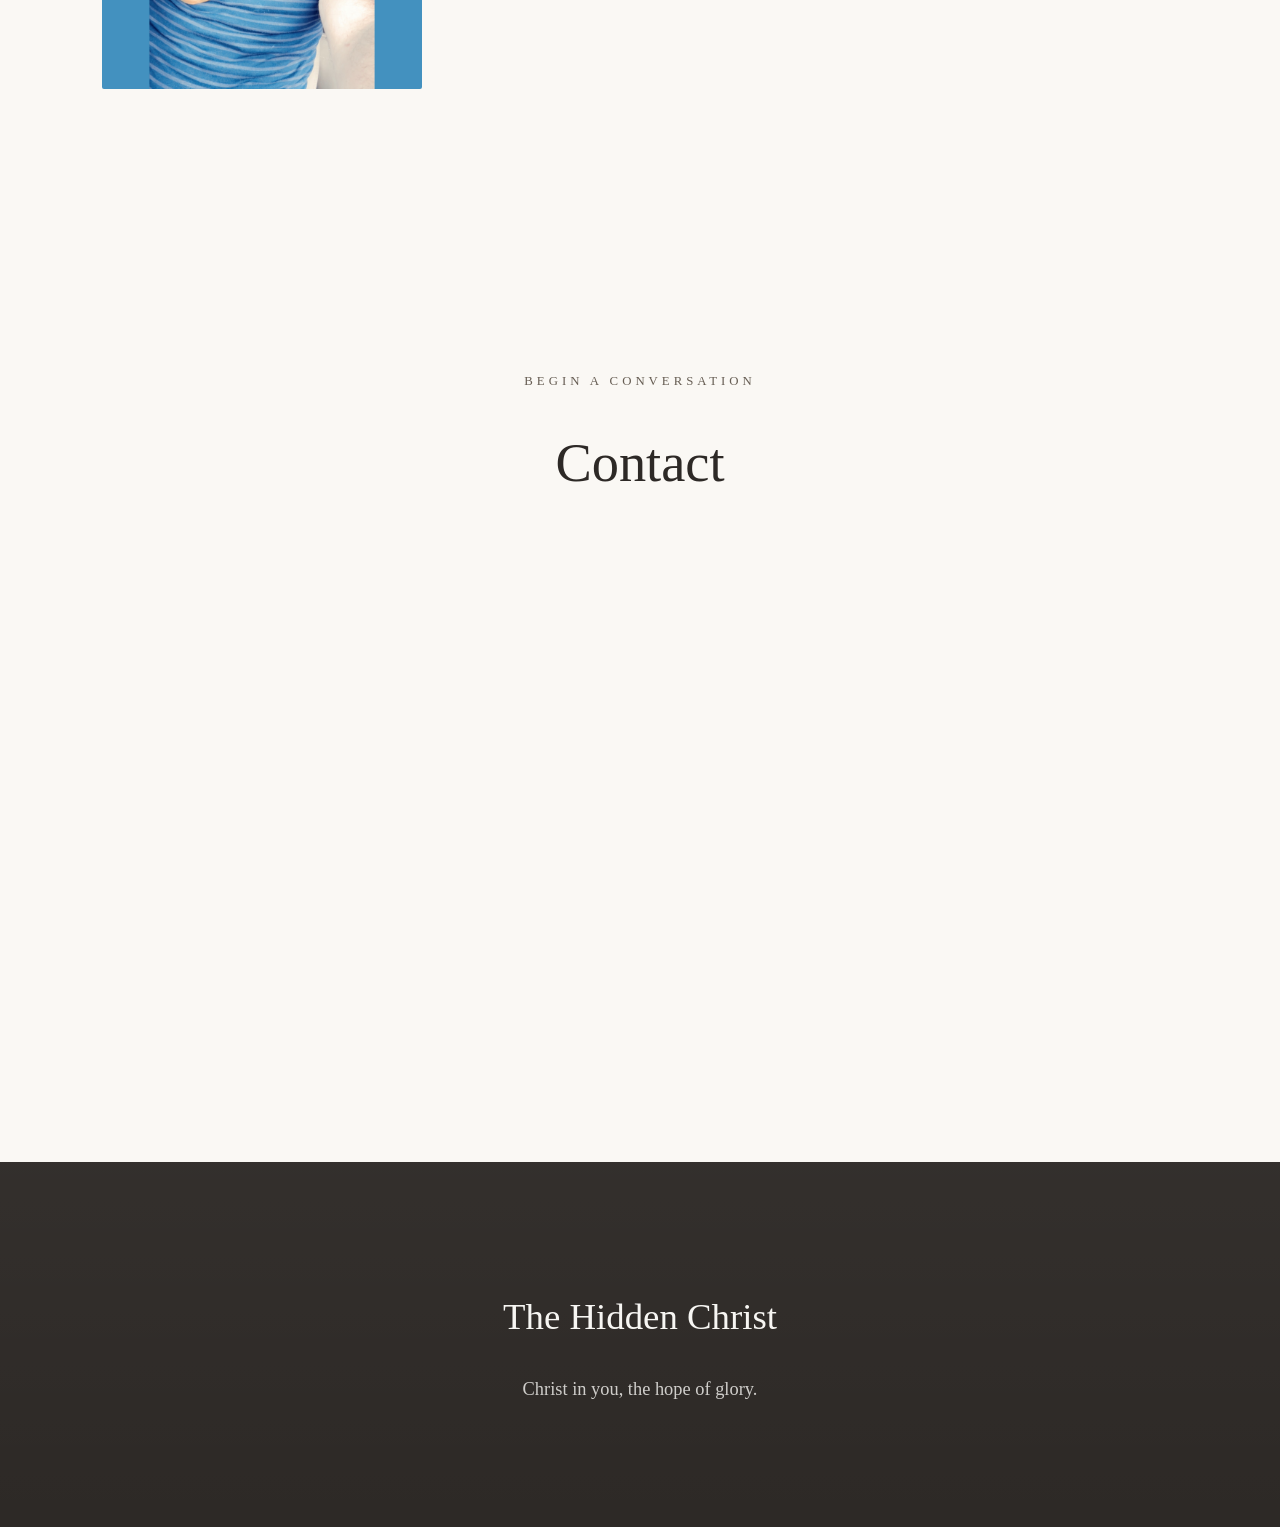
==== commit 18c227a6: "Update index.html" ====
--- a/index.html
+++ b/index.html
@@ -265,7 +265,7 @@
 class="chapter-image">
 
 <img
-src="images/prologue.webp"
+src="IMG_0015.jpeg"
 alt="Morning light across a quiet valley">
 
 </div>
@@ -303,7 +303,7 @@
 class="chapter-image">
 
 <img
-src="images/conceived.webp"
+src="IMG_0018.jpeg"
 alt="A path through soft morning light">
 
 </div>
@@ -341,7 +341,7 @@
 class="chapter-image">
 
 <img
-src="images/weight.webp"
+src="IMG_0020.jpeg"
 alt="Stone path through a peaceful valley">
 
 </div>
@@ -379,7 +379,7 @@
 class="chapter-image">
 
 <img
-src="images/cry.webp"
+src="IMG_0017.jpeg"
 alt="Sunlight entering an ancient cave">
 
 </div>
@@ -417,7 +417,7 @@
 class="chapter-image">
 
 <img
-src="images/revealed.webp"
+src="IMG_0021.jpeg"
 alt="Golden hills beneath a sunrise">
 
 </div>
@@ -455,7 +455,7 @@
 class="chapter-image">
 
 <img
-src="images/opened-heart.webp"
+src="IMG_0018.jpeg"
 alt="Open landscape filled with morning light">
 
 </div>
@@ -516,7 +516,7 @@
 class="book-cover">
 
 <img
-src="images/book-cover.webp"
+src="47C52A82-C312-4960-B6B7-629DB09D98E5.png"
 alt="The Hidden Christ book cover">
 
 </div>
@@ -568,7 +568,7 @@
 class="author-layout">
 
 <img
-src="images/author.webp"
+src="photo-output.jpeg"
 alt="Bradley Hobbs">
 
 <p>
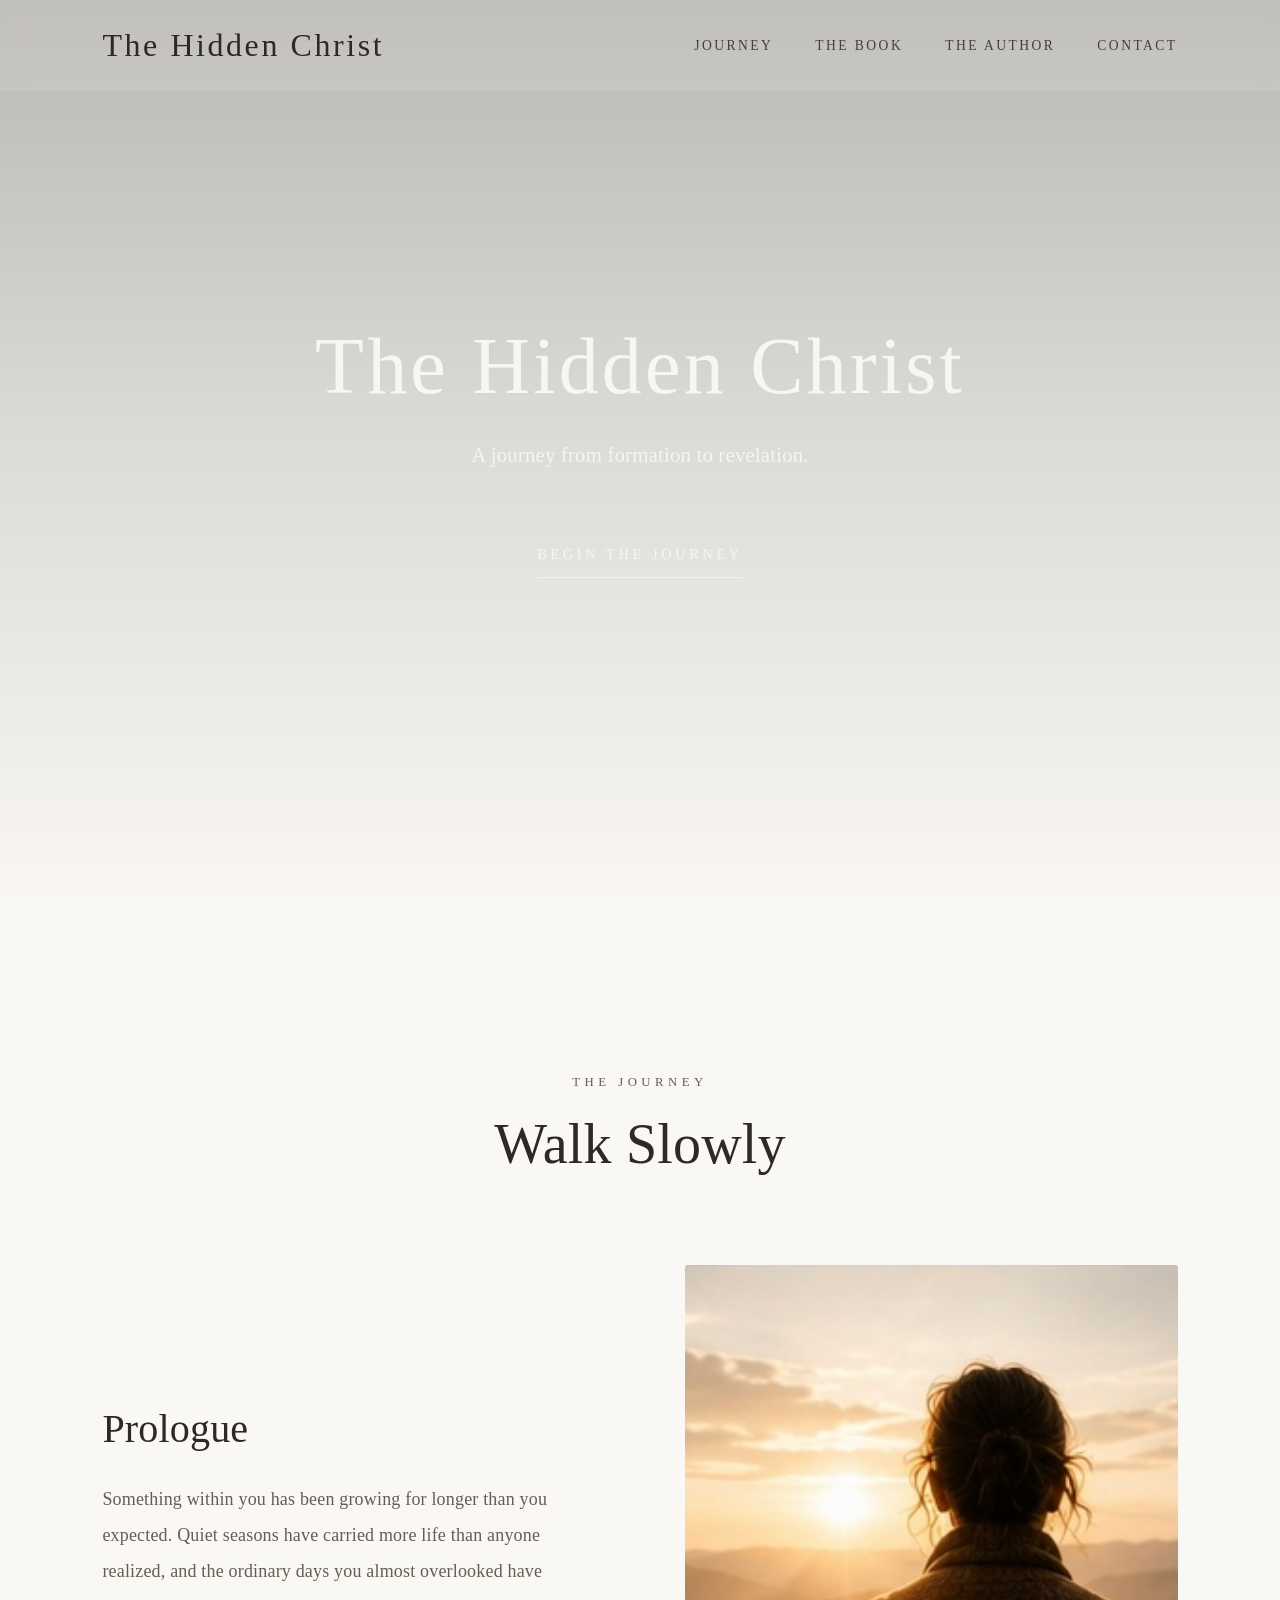
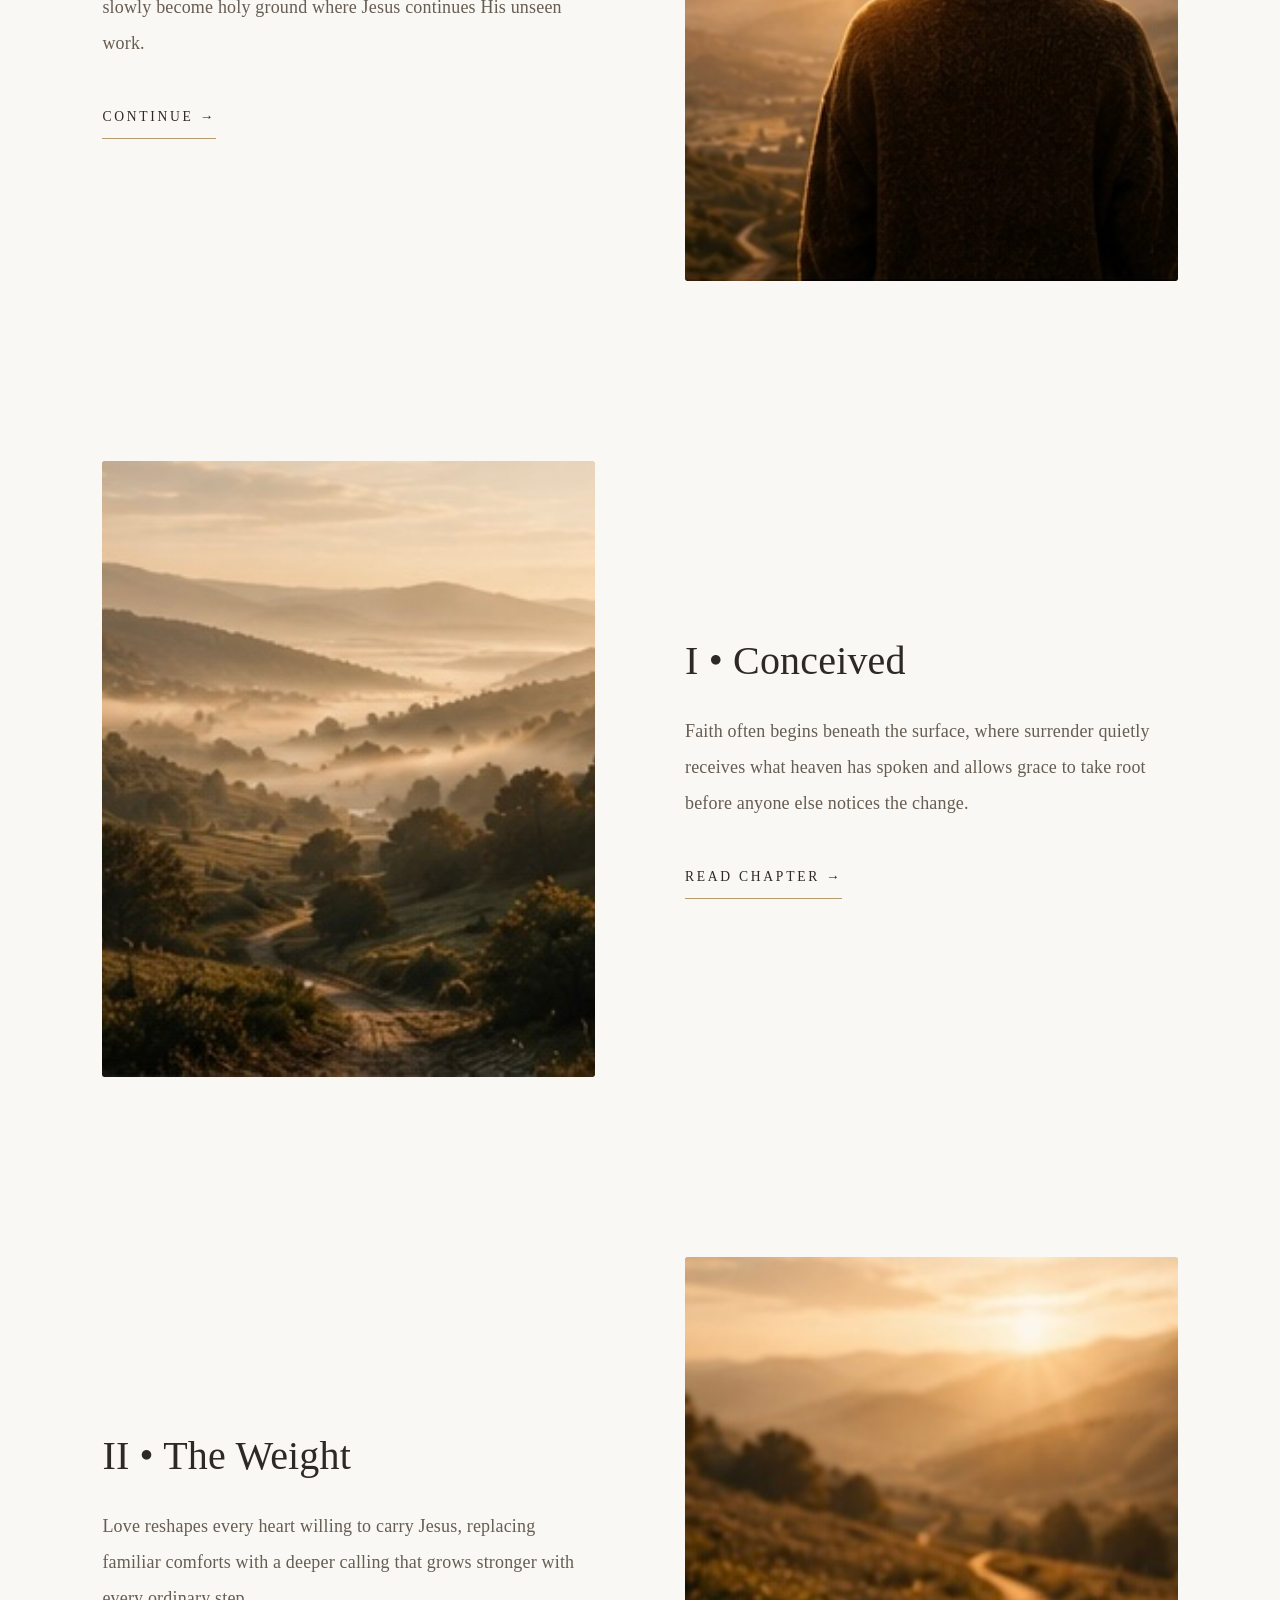
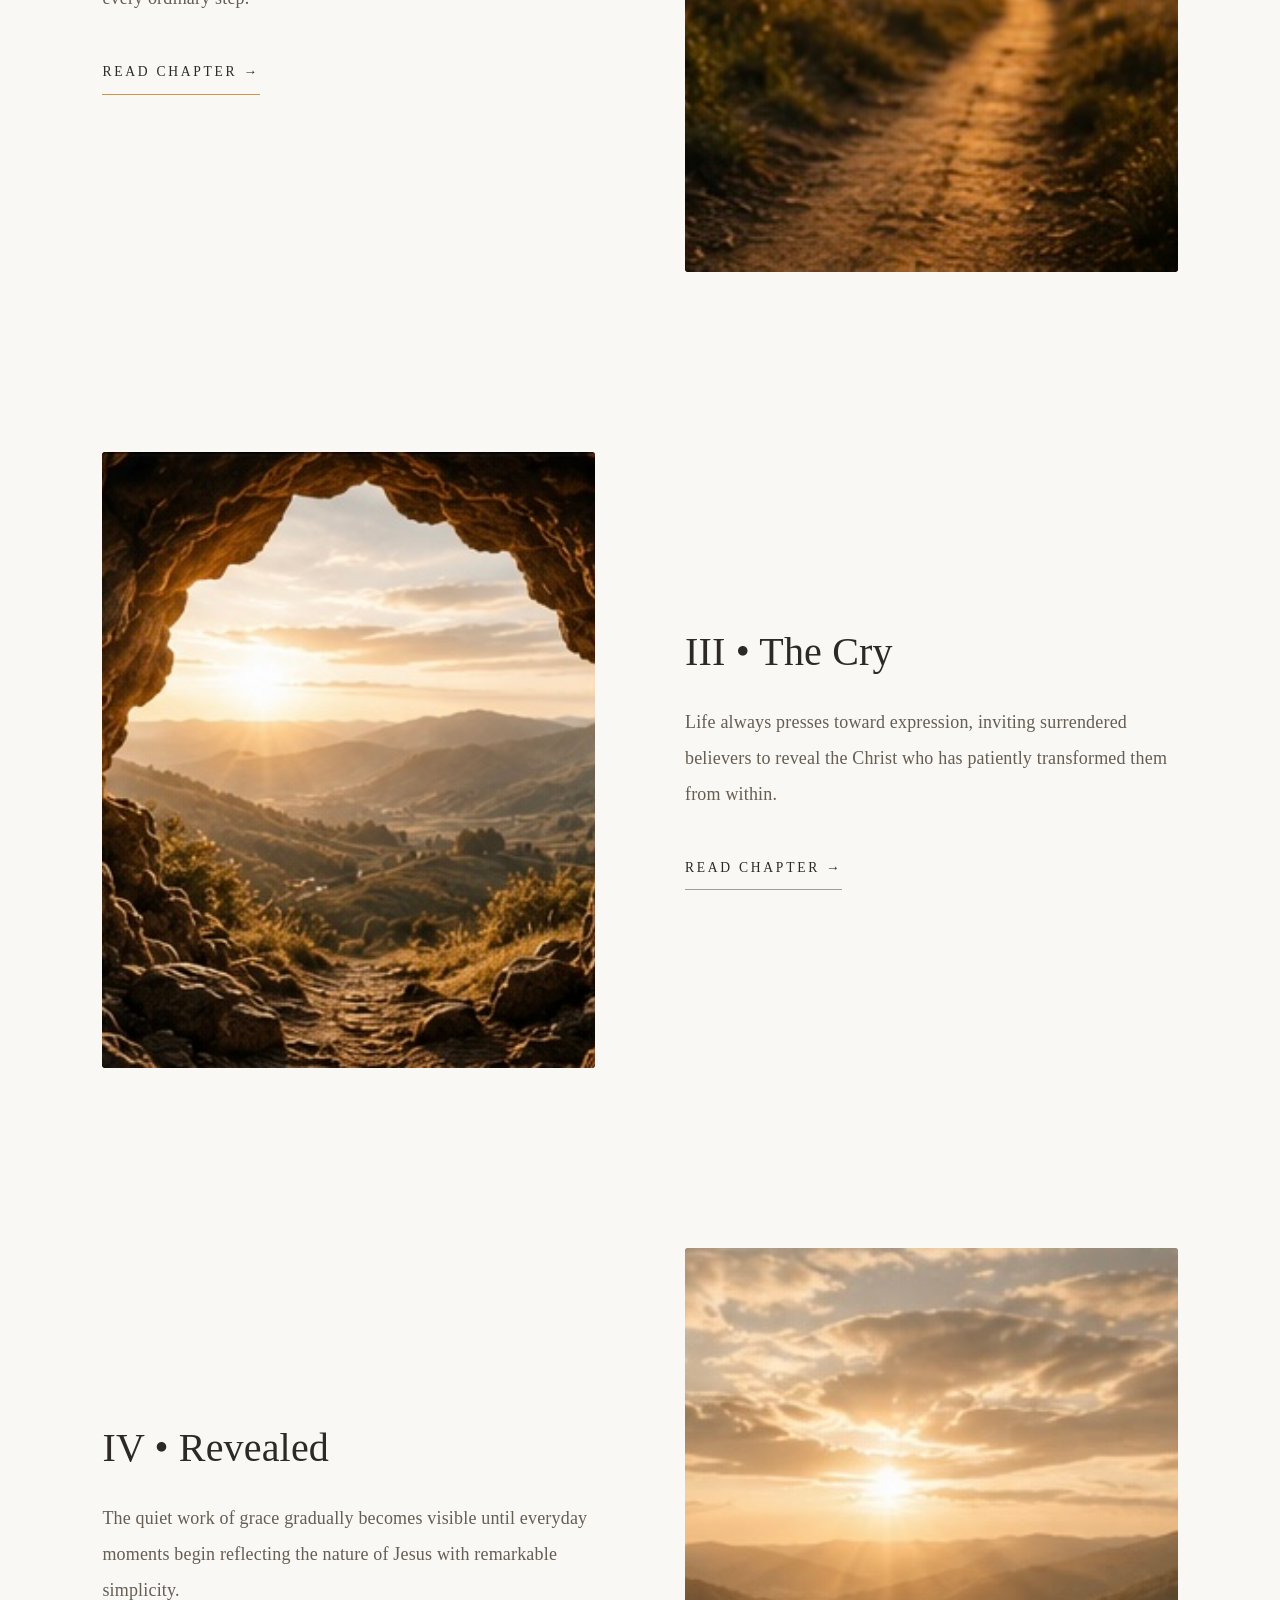
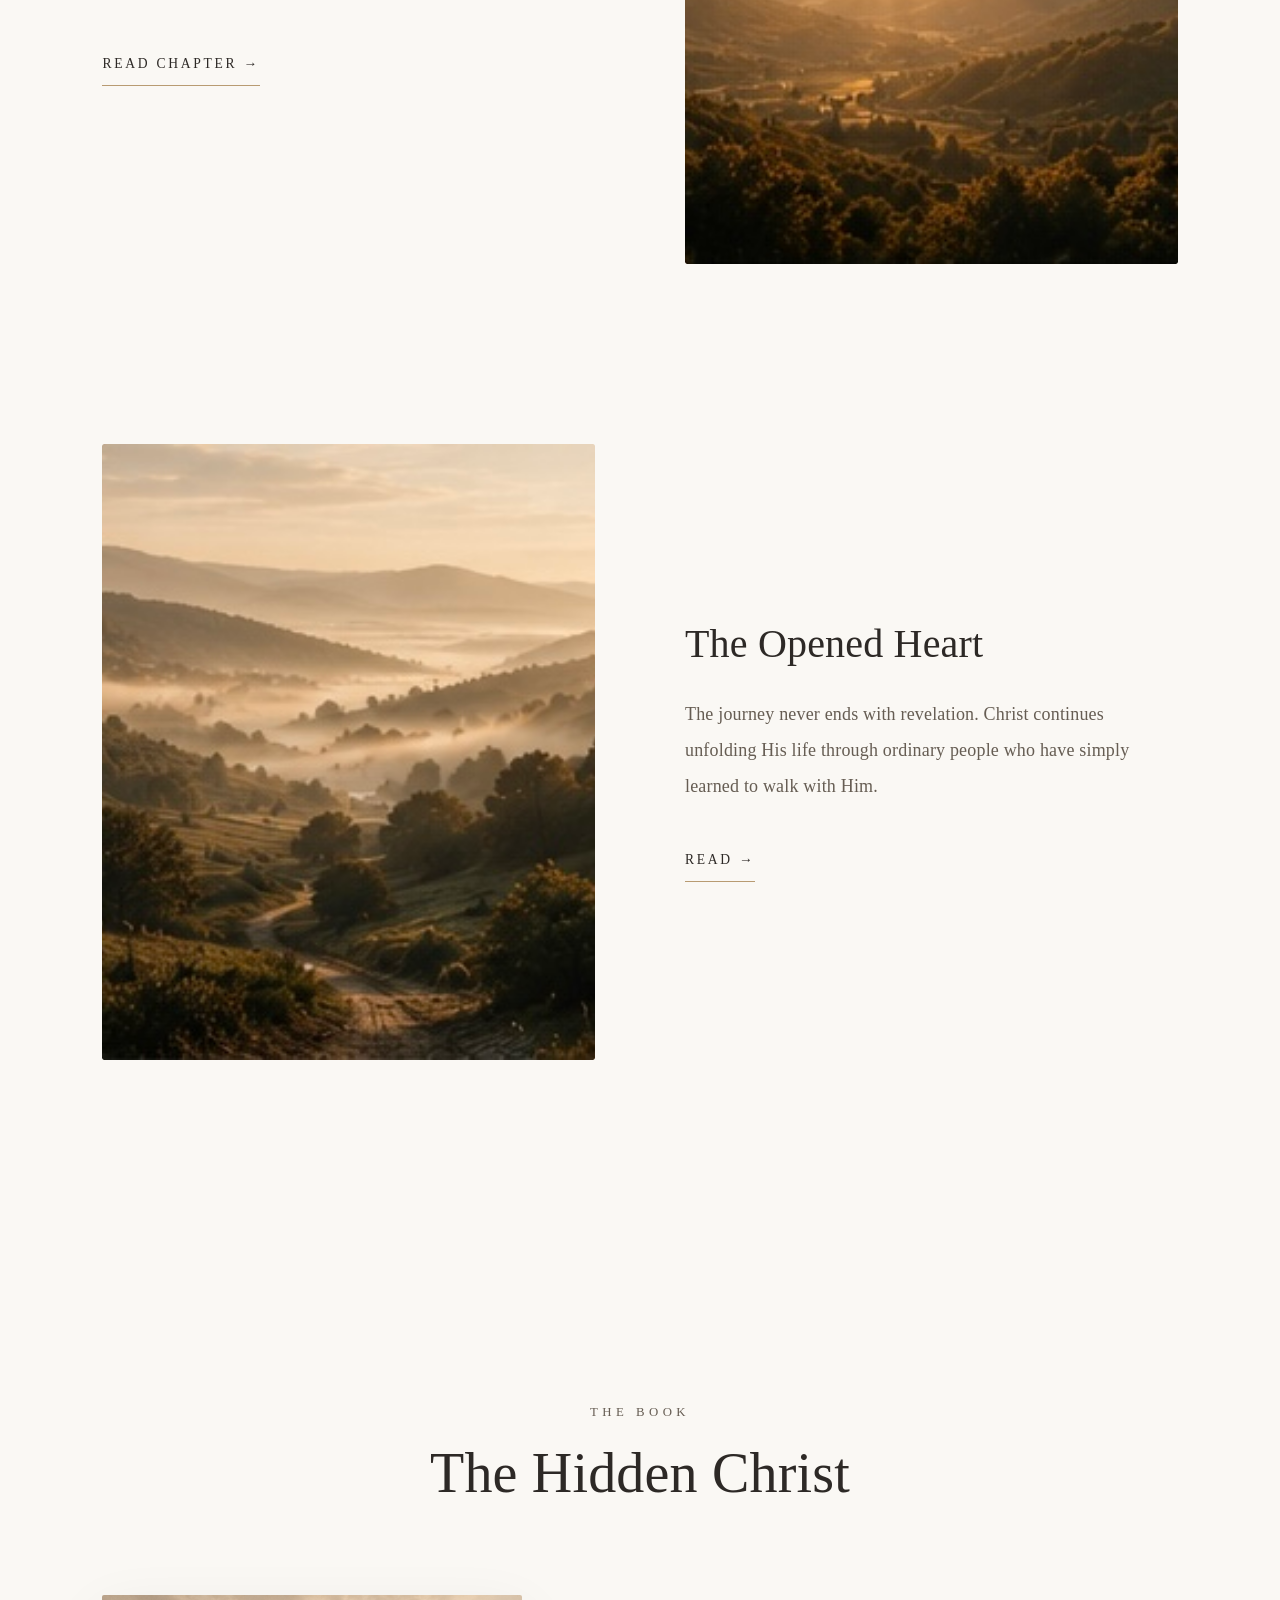
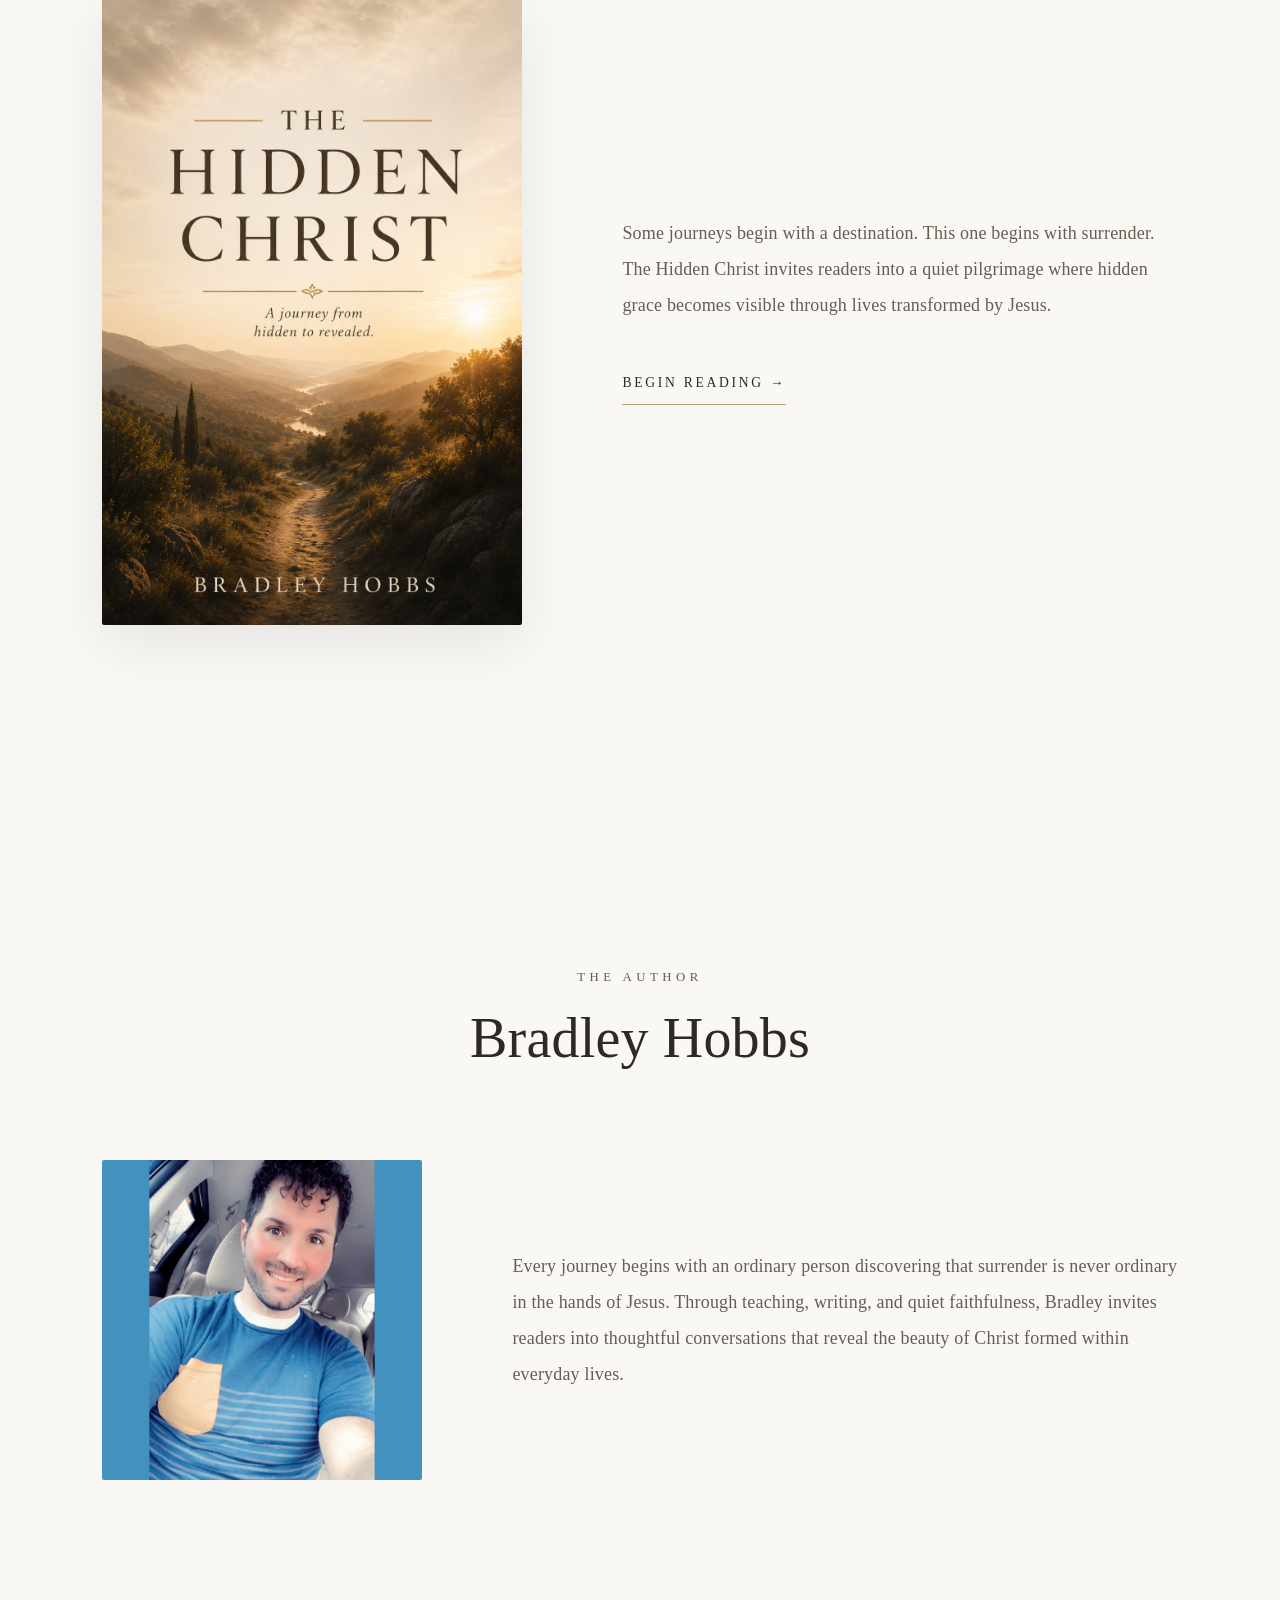
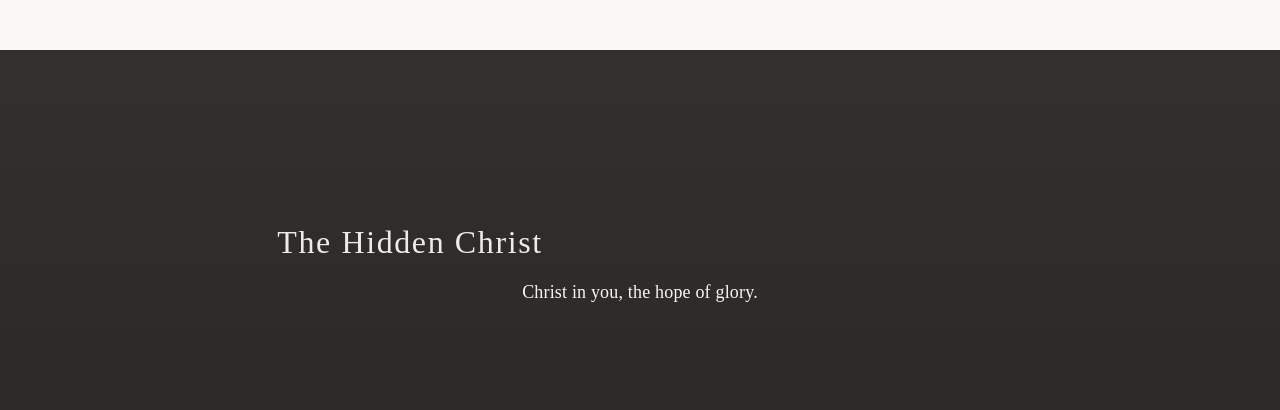
==== commit 9ea6b35c: "Update index.html" ====
--- a/index.html
+++ b/index.html
@@ -581,53 +581,7 @@
 
 </section>
 
-<section
-id="contact"
-class="contact">
-
-<div
-class="section-heading">
-
-<span>
-
-Begin a Conversation
-
-</span>
-
-<h2>
-
-Contact
-
-</h2>
-
-</div>
-
-<form>
-
-<input
-type="text"
-placeholder="Name"
-required>
-
-<input
-type="email"
-placeholder="Email"
-required>
-
-<textarea
-rows="7"
-placeholder="Message"></textarea>
-
-<button
-type="submit">
-
-Send
-
-</button>
-
-</form>
-
-</section>
+
 
 </main>
 
--- a/styles.css
+++ b/styles.css
@@ -1,10 +1,19 @@
-/* =========================
+/*==================================================
 
 THE HIDDEN CHRIST
-
 Bradley Hobbs
 
-========================= */
+PART 1
+Foundation • Reset • Typography • Navigation • Hero
+
+==================================================*/
+
+
+/*==================================================
+
+ROOT
+
+==================================================*/
 
 :root{
 
@@ -16,21 +25,27 @@
 --white:#ffffff;
 
 --text:#2d2926;
---light-text:#f7f6f3;
-
---max-width:760px;
-
---transition:.6s ease;
-
-}
-
-/* =========================
+--light:#f7f6f3;
+
+--content-width:760px;
+--wide-width:1300px;
+
+--radius:2px;
+
+--transition:.45s ease;
+
+}
+
+
+/*==================================================
 
 RESET
 
-========================= */
-
-*{
+==================================================*/
+
+*,
+*::before,
+*::after{
 
 margin:0;
 padding:0;
@@ -52,19 +67,27 @@
 
 font-family:"Lora",serif;
 
-font-size:1.15rem;
-
-line-height:1.9;
+font-size:1.125rem;
+
+line-height:2;
+
+letter-spacing:.01em;
 
 overflow-x:hidden;
 
-}
-
-/* =========================
-
-IMAGES
-
-========================= */
+text-rendering:optimizeLegibility;
+
+-webkit-font-smoothing:antialiased;
+
+-moz-osx-font-smoothing:grayscale;
+
+}
+
+main{
+
+overflow:hidden;
+
+}
 
 img{
 
@@ -74,29 +97,80 @@
 
 height:auto;
 
-}
-
-/* =========================
-
-LINKS
-
-========================= */
+border-radius:var(--radius);
+
+}
 
 a{
 
+color:inherit;
+
 text-decoration:none;
 
-color:inherit;
-
 transition:var(--transition);
 
 }
 
-/* =========================
+::selection{
+
+background:var(--sand);
+
+color:var(--white);
+
+}
+
+
+/*==================================================
+
+TYPOGRAPHY
+
+==================================================*/
+
+h1,
+h2,
+h3,
+.logo{
+
+font-family:"Cormorant Garamond",serif;
+
+font-weight:500;
+
+line-height:1.1;
+
+}
+
+h1{
+
+font-size:5rem;
+
+letter-spacing:.04em;
+
+}
+
+h2{
+
+font-size:3.5rem;
+
+}
+
+h3{
+
+font-size:2.5rem;
+
+}
+
+p{
+
+max-width:var(--content-width);
+
+}
+
+
+/*==================================================
 
 HEADER
 
-========================= */
+==================================================*/
 
 .site-header{
 
@@ -110,18 +184,30 @@
 
 z-index:1000;
 
-padding:30px 8vw;
-
-background:rgba(250,248,244,.15);
-
-backdrop-filter:blur(12px);
-
-transition:var(--transition);
+padding:28px 8vw;
+
+background:rgba(250,248,244,.12);
+
+backdrop-filter:blur(16px);
+
+transition:.5s ease;
+
+}
+
+.site-header.scrolled{
+
+background:rgba(250,248,244,.94);
+
+padding:20px 8vw;
 
 }
 
 .navigation{
 
+max-width:1500px;
+
+margin:auto;
+
 display:flex;
 
 justify-content:space-between;
@@ -132,1400 +218,865 @@
 
 .logo{
 
+font-size:2rem;
+
+letter-spacing:.08em;
+
+}
+
+.navigation-links{
+
+display:flex;
+
+gap:42px;
+
+font-size:.85rem;
+
+letter-spacing:.18em;
+
+text-transform:uppercase;
+
+}
+
+.navigation-links a{
+
+position:relative;
+
+opacity:.85;
+
+}
+
+.navigation-links a:hover{
+
+opacity:1;
+
+}
+
+.navigation-links a::after{
+
+content:"";
+
+position:absolute;
+
+left:0;
+
+bottom:-8px;
+
+width:0;
+
+height:1px;
+
+background:var(--sand);
+
+transition:.45s ease;
+
+}
+
+.navigation-links a:hover::after,
+
+.navigation-links a.active::after{
+
+width:100%;
+
+}
+
+
+/*==================================================
+
+HERO
+
+==================================================*/
+
+.hero{
+
+min-height:100vh;
+
+display:flex;
+
+justify-content:center;
+
+align-items:center;
+
+position:relative;
+
+background:
+
+url("./images/hero.webp")
+
+center center/
+
+cover
+
+no-repeat;
+
+}
+
+.hero::before{
+
+content:"";
+
+position:absolute;
+
+inset:0;
+
+background:
+
+linear-gradient(
+
+rgba(15,15,15,.28),
+
+rgba(15,15,15,.12),
+
+rgba(243,239,231,.08)
+
+);
+
+}
+
+.hero-overlay{
+
+position:relative;
+
+z-index:2;
+
+text-align:center;
+
+padding:40px;
+
+max-width:900px;
+
+color:var(--light);
+
+}
+
+.hero h1{
+
+margin-bottom:24px;
+
+}
+
+.hero p{
+
+font-size:1.3rem;
+
+margin:auto;
+
+max-width:620px;
+
+margin-bottom:60px;
+
+opacity:.95;
+
+}
+
+.scroll-link{
+
+display:inline-block;
+
+font-size:.9rem;
+
+letter-spacing:.25em;
+
+text-transform:uppercase;
+
+padding-bottom:8px;
+
+border-bottom:1px solid rgba(255,255,255,.45);
+
+animation:floatArrow 3s ease infinite;
+
+}
+
+.scroll-link:hover{
+
+opacity:.75;
+
+}
+
+
+/*==================================================
+
+GLOBAL SECTIONS
+
+==================================================*/
+
+section{
+
+padding:170px 8vw;
+
+}
+
+.section-heading{
+
+text-align:center;
+
+margin-bottom:90px;
+
+}
+
+.section-heading span{
+
+display:block;
+
+font-size:.8rem;
+
+letter-spacing:.35em;
+
+text-transform:uppercase;
+
+color:var(--stone);
+
+margin-bottom:18px;
+
+}
+
+.section-heading h2{
+
+margin:auto;
+
+}
+
+
+/*==================================================
+
+REVEAL
+
+==================================================*/
+
+.section-heading,
+.chapter,
+.book-layout,
+.author-layout{
+
+opacity:0;
+
+transform:translateY(60px);
+
+transition:
+
+opacity 1s ease,
+
+transform 1s ease;
+
+}
+
+.visible{
+
+opacity:1;
+
+transform:none;
+
+}
+
+
+/*==================================================
+
+ANIMATIONS
+
+==================================================*/
+
+@keyframes floatArrow{
+
+0%{
+
+transform:translateY(0);
+
+opacity:1;
+
+}
+
+50%{
+
+transform:translateY(10px);
+
+opacity:.6;
+
+}
+
+100%{
+
+transform:translateY(0);
+
+opacity:1;
+
+}
+
+}
+
+
+/*==================================================
+
+THE HIDDEN CHRIST
+Bradley Hobbs
+
+PART 2
+Journey • Book • Author • Footer • Responsive
+
+==================================================*/
+
+
+/*==================================================
+
+JOURNEY
+
+==================================================*/
+
+.chapter{
+
+display:grid;
+
+grid-template-columns:1fr 1fr;
+
+align-items:center;
+
+gap:90px;
+
+max-width:var(--wide-width);
+
+margin:0 auto 180px;
+
+}
+
+.chapter:last-child{
+
+margin-bottom:0;
+
+}
+
+.chapter:nth-child(even){
+
+direction:rtl;
+
+}
+
+.chapter:nth-child(even) .chapter-content{
+
+direction:ltr;
+
+}
+
+.chapter-image{
+
+overflow:hidden;
+
+border-radius:var(--radius);
+
+background:var(--linen);
+
+}
+
+.chapter-image img{
+
+aspect-ratio:4/5;
+
+object-fit:cover;
+
+transition:
+
+filter .8s ease,
+
+transform 6s ease;
+
+}
+
+.chapter:hover img{
+
+filter:brightness(1.05);
+
+transform:scale(1.02);
+
+}
+
+.chapter-content{
+
+max-width:600px;
+
+}
+
+.chapter-content h3{
+
+margin-bottom:30px;
+
+}
+
+.chapter-content p{
+
+margin-bottom:36px;
+
+color:var(--stone);
+
+}
+
+.chapter-content a{
+
+display:inline-block;
+
+font-size:.85rem;
+
+letter-spacing:.20em;
+
+text-transform:uppercase;
+
+padding-bottom:8px;
+
+border-bottom:1px solid var(--sand);
+
+}
+
+.chapter-content a:hover{
+
+letter-spacing:.24em;
+
+}
+
+
+/*==================================================
+
+BOOK
+
+==================================================*/
+
+.book-layout{
+
+display:grid;
+
+grid-template-columns:420px 1fr;
+
+align-items:center;
+
+gap:100px;
+
+max-width:1200px;
+
+margin:auto;
+
+}
+
+.book-cover{
+
+max-width:420px;
+
+margin:auto;
+
+}
+
+.book-cover img{
+
+box-shadow:
+
+0 20px 60px rgba(0,0,0,.08);
+
+}
+
+.book-text{
+
+max-width:600px;
+
+}
+
+.book-text p{
+
+margin-bottom:40px;
+
+color:var(--stone);
+
+}
+
+.book-text a{
+
+display:inline-block;
+
+font-size:.85rem;
+
+letter-spacing:.20em;
+
+text-transform:uppercase;
+
+padding-bottom:8px;
+
+border-bottom:1px solid var(--sand);
+
+}
+
+
+/*==================================================
+
+AUTHOR
+
+==================================================*/
+
+.author-layout{
+
+display:grid;
+
+grid-template-columns:320px 1fr;
+
+gap:90px;
+
+align-items:center;
+
+max-width:1100px;
+
+margin:auto;
+
+}
+
+.author-layout img{
+
+aspect-ratio:1/1;
+
+object-fit:cover;
+
+}
+
+.author-layout p{
+
+color:var(--stone);
+
+}
+
+
+/*==================================================
+
+FOOTER
+
+==================================================*/
+
+footer{
+
+padding:160px 30px 100px;
+
+background:var(--earth);
+
+color:var(--light);
+
+text-align:center;
+
+position:relative;
+
+overflow:hidden;
+
+}
+
+footer::before{
+
+content:"";
+
+position:absolute;
+
+inset:0;
+
+background:
+
+linear-gradient(
+
+180deg,
+
+rgba(255,255,255,.03),
+
+transparent
+
+);
+
+pointer-events:none;
+
+}
+
+footer p{
+
 font-family:"Cormorant Garamond",serif;
 
 font-size:2rem;
 
-letter-spacing:2px;
+font-weight:400;
+
+letter-spacing:.05em;
+
+margin:0;
+
+opacity:.95;
+
+}
+
+
+/*==================================================
+
+RESPONSIVE
+
+==================================================*/
+
+@media(max-width:1200px){
+
+.chapter{
+
+gap:70px;
+
+}
+
+.book-layout{
+
+gap:70px;
+
+}
+
+}
+
+
+@media(max-width:1000px){
+
+.chapter,
+
+.book-layout,
+
+.author-layout{
+
+grid-template-columns:1fr;
+
+gap:60px;
+
+text-align:center;
+
+}
+
+.chapter:nth-child(even){
+
+direction:ltr;
+
+}
+
+.chapter-content,
+
+.book-text{
+
+margin:auto;
+
+max-width:700px;
+
+}
+
+.author-layout img{
+
+max-width:320px;
+
+margin:auto;
+
+}
+
+}
+
+
+@media(max-width:800px){
+
+.site-header{
+
+padding:22px 30px;
+
+}
+
+.navigation{
+
+flex-direction:column;
+
+gap:18px;
+
+}
+
+.navigation-links{
+
+gap:18px;
+
+flex-wrap:wrap;
+
+justify-content:center;
+
+}
+
+.logo{
+
+font-size:1.7rem;
+
+}
+
+.hero h1{
+
+font-size:3.4rem;
+
+}
+
+.hero p{
+
+font-size:1.05rem;
+
+margin-bottom:42px;
+
+}
+
+section{
+
+padding:120px 30px;
+
+}
+
+.section-heading{
+
+margin-bottom:70px;
+
+}
+
+.section-heading h2{
+
+font-size:2.7rem;
+
+}
+
+h3{
+
+font-size:2rem;
+
+}
+
+}
+
+
+@media(max-width:600px){
+
+.navigation-links{
+
+display:none;
+
+}
+
+.hero{
+
+padding:20px;
+
+}
+
+.hero::before{
+
+background:
+
+linear-gradient(
+
+rgba(10,10,10,.55),
+
+rgba(10,10,10,.35),
+
+rgba(20,20,20,.18)
+
+);
+
+}
+
+.hero-overlay{
+
+padding:20px;
+
+}
+
+.hero h1{
+
+font-size:2.6rem;
+
+}
+
+.hero p{
+
+font-size:1rem;
+
+max-width:320px;
+
+}
+
+.section-heading span{
+
+color:var(--sand);
+
+font-size:.72rem;
+
+letter-spacing:.28em;
 
 font-weight:600;
 
-}
-
-.navigation-links{
-
-display:flex;
+text-shadow:
+
+0 2px 8px rgba(255,255,255,.55);
+
+}
+
+.section-heading h2{
+
+font-size:2.1rem;
+
+line-height:1.1;
+
+}
+
+section{
+
+padding:90px 22px;
+
+}
+
+.chapter{
 
 gap:40px;
 
-font-size:.95rem;
-
-letter-spacing:1px;
-
-text-transform:uppercase;
-
-}
-
-.navigation-links a:hover{
-
-opacity:.6;
-
-}
-
-/* =========================
-
-HERO
-
-========================= */
-
-.hero{
-
-height:100vh;
-
-background:url("images/hero.webp") center center/cover no-repeat;
-
-display:flex;
-
-justify-content:center;
-
-align-items:center;
-
-position:relative;
-
-}
-
-.hero::before{
-
-content:"";
-
-position:absolute;
-
-inset:0;
-
-background:linear-gradient(
-
-rgba(30,30,30,.35),
-
-rgba(30,30,30,.15),
-
-rgba(250,248,244,.15)
-
-);
-
-}
-
-.hero-overlay{
-
-position:relative;
-
-z-index:2;
-
-text-align:center;
-
-padding:40px;
-
-color:var(--light-text);
-
-max-width:800px;
-
-}
+margin-bottom:100px;
+
+}
+
+.book-layout{
+
+gap:50px;
+
+}
+
+.author-layout{
+
+gap:45px;
+
+}
+
+footer{
+
+padding:120px 20px 80px;
+
+}
+
+footer p{
+
+font-size:1.7rem;
+
+}
+
+}
+
+
+@media(max-width:400px){
 
 .hero h1{
 
-font-family:"Cormorant Garamond",serif;
-
-font-size:5rem;
-
-font-weight:500;
-
-letter-spacing:2px;
-
-margin-bottom:25px;
-
-}
-
-.hero p{
-
-font-size:1.35rem;
-
-opacity:.95;
-
-margin-bottom:60px;
-
-}
-
-.scroll-link{
-
-display:inline-block;
-
-font-size:.95rem;
-
-letter-spacing:3px;
-
-text-transform:uppercase;
-
-padding-bottom:6px;
-
-border-bottom:1px solid rgba(255,255,255,.5);
-
-}
-
-.scroll-link:hover{
-
-opacity:.7;
-
-}
-
-/* =========================
-
-SECTIONS
-
-========================= */
-
-section{
-
-padding:140px 8vw;
-
-}
-
-.section-heading{
-
-text-align:center;
-
-margin-bottom:90px;
-
-}
-
-.section-heading span{
-
-display:block;
-
-text-transform:uppercase;
-
-letter-spacing:4px;
-
-font-size:.8rem;
-
-color:var(--stone);
-
-margin-bottom:18px;
+font-size:2.2rem;
 
 }
 
 .section-heading h2{
 
-font-family:"Cormorant Garamond",serif;
-
-font-size:3.4rem;
-
-font-weight:500;
-
-}
-
-/* =========================
-
-JOURNEY
-
-========================= */
-
-.chapter{
-
-display:grid;
-
-grid-template-columns:1fr 1fr;
-
-gap:90px;
-
-align-items:center;
-
-margin-bottom:180px;
-
-}
-
-.chapter:nth-child(even){
-
-direction:rtl;
-
-}
-
-.chapter:nth-child(even) .chapter-content{
-
-direction:ltr;
-
-}
-
-.chapter-image{
-
-overflow:hidden;
-
-}
-
-.chapter-image img{
-
-transition:1.5s ease;
-
-}
-
-.chapter:hover img{
-
-transform:scale(1.03);
-
-}
-
-.chapter-content{
-
-max-width:560px;
-
-}
-
-.chapter-content h3{
-
-font-family:"Cormorant Garamond",serif;
-
-font-size:2.5rem;
-
-font-weight:500;
-
-margin-bottom:35px;
-
-}
-
-.chapter-content p{
-
-margin-bottom:35px;
-
-}
-
-.chapter-content a{
-
-font-size:.9rem;
-
-letter-spacing:2px;
-
-text-transform:uppercase;
-
-border-bottom:1px solid var(--sand);
-
-padding-bottom:6px;
-
-}
-
-/* =========================
-
-BOOK
-
-========================= */
-
-.book-layout{
-
-display:grid;
-
-grid-template-columns:420px 1fr;
-
-gap:100px;
-
-align-items:center;
-
-max-width:1200px;
-
-margin:auto;
-
-}
-
-.book-cover{
-
-max-width:420px;
-
-}
-
-.book-text{
-
-max-width:600px;
-
-}
-
-.book-text a{
-
-display:inline-block;
-
-margin-top:40px;
-
-letter-spacing:2px;
-
-text-transform:uppercase;
-
-border-bottom:1px solid var(--sand);
-
-padding-bottom:6px;
-
-}
-
-/* =========================
-
-AUTHOR
-
-========================= */
-
-.author-layout{
-
-display:grid;
-
-grid-template-columns:320px 1fr;
-
-gap:80px;
-
-align-items:center;
-
-max-width:1100px;
-
-margin:auto;
-
-}
-
-.author-layout img{
-
-border-radius:2px;
-
-}
-
-/* =========================
-
-CONTACT
-
-========================= */
-
-form{
-
-max-width:760px;
-
-margin:auto;
-
-display:flex;
-
-flex-direction:column;
-
-gap:30px;
-
-}
-
-input,
-
-textarea{
-
-background:transparent;
-
-border:none;
-
-border-bottom:1px solid #cfc6b7;
-
-padding:18px 0;
-
-font-family:"Lora",serif;
+font-size:2rem;
+
+}
+
+h3{
+
+font-size:1.7rem;
+
+}
+
+body{
 
 font-size:1rem;
 
-color:var(--text);
-
-outline:none;
-
-}
-
-button{
-
-width:220px;
-
-padding:18px;
-
-background:none;
-
-border:1px solid var(--sand);
-
-cursor:pointer;
-
-font-family:"Lora",serif;
-
-letter-spacing:2px;
-
-text-transform:uppercase;
-
-transition:var(--transition);
-
-}
-
-button:hover{
-
-background:var(--sand);
-
-color:white;
-
-}
-
-/* =========================
-
-FOOTER
-
-========================= */
-
-footer{
-
-padding:120px 40px;
-
-text-align:center;
-
-background:var(--earth);
-
-color:var(--light-text);
-
-}
-
-footer p{
-
-font-family:"Cormorant Garamond",serif;
-
-font-size:2.3rem;
-
-margin-bottom:20px;
-
-}
-
-footer span{
-
-opacity:.8;
-
-}
-
-/* =========================
-
-RESPONSIVE
-
-========================= */
-
-@media(max-width:900px){
-
-.hero h1{
-
-font-size:3.3rem;
-
-}
-
-.navigation-links{
-
-display:none;
-
-}
-
-.chapter,
-
-.book-layout,
-
-.author-layout{
-
-grid-template-columns:1fr;
-
-gap:60px;
-
-}
-
-.chapter:nth-child(even){
-
-direction:ltr;
-
-}
-
-.section-heading h2{
-
-font-size:2.5rem;
-
-}
-
-section{
-
-padding:100px 30px;
-
-}
-
-}
-
-/* =========================
-
-SCROLL STATES
-
-========================= */
-
-.site-header.scrolled{
-
-background:rgba(250,248,244,.92);
-
-backdrop-filter:blur(20px);
-
-padding:22px 8vw;
-
-}
-
-.navigation-links a.active{
-
-opacity:.55;
-
-}
-
-.section-heading,
-
-.chapter,
-
-.book-layout,
-
-.author-layout,
-
-.contact form{
-
-opacity:0;
-
-transform:translateY(40px);
-
-transition:
-
-opacity 1s ease,
-
-transform 1s ease;
-
-}
-
-.visible{
-
-opacity:1;
-
-transform:translateY(0);
-
-}
-
-.scroll-link.pulse{
-
-opacity:.45;
-
-}
-
-button.success{
-
-background:var(--sand);
-
-color:white;
-
-}
-
-/*==================================================
-
-RESPONSIVE
-
-The Hidden Christ
-
-==================================================*/
-
-
-/*====================
-
-1400px
-
-====================*/
-
-@media (max-width:1400px){
-
-.hero h1{
-
-font-size:4.5rem;
-
-}
-
-.chapter{
-
-gap:70px;
-
-}
-
-.book-layout{
-
-gap:80px;
-
-}
-
-}
-
-
-/*====================
-
-1100px
-
-====================*/
-
-@media (max-width:1100px){
-
-.navigation{
-
-padding:0;
-
-}
-
-.navigation-links{
-
-gap:24px;
-
-font-size:.85rem;
-
-}
-
-.hero h1{
-
-font-size:4rem;
-
-}
-
-.hero p{
-
-font-size:1.2rem;
-
-}
-
-.chapter{
-
-grid-template-columns:1fr;
-
-gap:60px;
-
-margin-bottom:140px;
-
-}
-
-.chapter:nth-child(even){
-
-direction:ltr;
-
-}
-
-.chapter-content{
-
-max-width:100%;
-
-}
-
-.book-layout{
-
-grid-template-columns:1fr;
-
-gap:70px;
-
-text-align:center;
-
-}
-
-.book-cover{
-
-margin:auto;
-
-max-width:360px;
-
-}
-
-.book-text{
-
-margin:auto;
-
-}
-
-.author-layout{
-
-grid-template-columns:1fr;
-
-gap:60px;
-
-text-align:center;
-
-}
-
-.author-layout img{
-
-max-width:320px;
-
-margin:auto;
-
-}
-
-}
-
-
-/*====================
-
-900px
-
-====================*/
-
-@media (max-width:900px){
-
-.site-header{
-
-padding:24px 30px;
-
-}
-
-.navigation{
-
-flex-direction:column;
-
-gap:18px;
-
-}
-
-.navigation-links{
-
-flex-wrap:wrap;
-
-justify-content:center;
-
-gap:18px;
-
-}
-
-.hero{
-
-padding:40px;
-
-}
-
-.hero-overlay{
-
-padding:20px;
-
-}
-
-.hero h1{
-
-font-size:3.3rem;
-
-line-height:1.05;
-
-}
-
-.hero p{
-
-font-size:1.05rem;
-
-margin-bottom:40px;
-
-}
-
-section{
-
-padding:100px 30px;
-
-}
-
-.section-heading{
-
-margin-bottom:70px;
-
-}
-
-.section-heading h2{
-
-font-size:2.7rem;
-
-}
-
-.chapter-content h3{
-
-font-size:2.2rem;
-
-}
-
-body{
-
-font-size:1.05rem;
-
-}
-
-}
-
-
-/*====================
-
-700px
-
-====================*/
-
-@media (max-width:700px){
-
-.hero{
-
-min-height:100vh;
-
-}
-
-.hero h1{
-
-font-size:2.8rem;
-
-}
-
-.hero p{
-
-font-size:1rem;
-
-}
-
-.logo{
-
-font-size:1.6rem;
-
-text-align:center;
-
-}
-
-.navigation-links{
-
-display:none;
-
-}
-
-.section-heading span{
-
-letter-spacing:2px;
-
-}
-
-.section-heading h2{
-
-font-size:2.3rem;
-
-}
-
-.chapter{
-
-margin-bottom:110px;
-
-}
-
-.chapter-content h3{
-
-font-size:2rem;
-
-margin-bottom:24px;
-
-}
-
-.chapter-content p{
-
-margin-bottom:24px;
-
-}
-
-.book-cover{
-
-max-width:300px;
-
-}
-
-.author-layout img{
-
-max-width:260px;
-
-}
-
-input,
-
-textarea{
-
-font-size:1rem;
-
-}
-
-button{
-
-width:100%;
-
-}
-
-footer{
-
-padding:90px 30px;
-
-}
-
-footer p{
-
-font-size:2rem;
-
-}
-
-}
-
-
-/*====================
-
-500px
-
-====================*/
-
-@media (max-width:500px){
-
-html{
-
-font-size:15px;
-
-}
-
-.hero{
-
-padding:20px;
-
-}
-
-.hero h1{
-
-font-size:2.3rem;
-
-letter-spacing:1px;
-
-}
-
-.hero p{
-
-font-size:.95rem;
-
-max-width:280px;
-
-margin:auto auto 36px;
-
-}
-
-section{
-
-padding:80px 22px;
-
-}
-
-.section-heading{
-
-margin-bottom:55px;
-
-}
-
-.section-heading h2{
-
-font-size:2rem;
-
-}
-
-.chapter{
-
-gap:36px;
-
-margin-bottom:90px;
-
-}
-
-.chapter-content h3{
-
-font-size:1.8rem;
-
-}
-
-.book-layout{
-
-gap:50px;
-
-}
-
-.author-layout{
-
-gap:45px;
-
-}
-
-.contact form{
-
-gap:22px;
-
-}
-
-footer{
-
-padding:70px 20px;
-
-}
-
-}
-
-
-/*====================
-
-375px
-
-====================*/
-
-@media (max-width:375px){
-
-.hero h1{
-
-font-size:2rem;
-
-}
-
-.hero p{
-
-font-size:.9rem;
-
-}
-
-.logo{
-
-font-size:1.4rem;
-
-}
-
-.section-heading h2{
-
-font-size:1.7rem;
-
-}
-
-.chapter-content h3{
-
-font-size:1.6rem;
-
-}
-
-body{
-
-line-height:1.8;
-
-}
-
-}
-
-/*==================================================
-
-ANIMATIONS
-
-The Hidden Christ
-
-==================================================*/
-
-/*------------------------------
-
-Global
-
-------------------------------*/
-
-*{
-
-transition:
-
-color .35s ease,
-
-background-color .35s ease,
-
-border-color .35s ease;
-
-}
-
-
-/*------------------------------
-
-Hero
-
-------------------------------*/
-
-.hero{
-
-animation:
-
-heroFade 2.2s ease forwards;
-
-}
-
-.hero-overlay{
-
-opacity:0;
-
-transform:translateY(30px);
-
-animation:
-
-heroContent 1.8s ease .4s forwards;
-
-}
-
-
-/*------------------------------
-
-Section Reveal
-
-------------------------------*/
-
-.section-heading,
-
-.chapter,
-
-.book-layout,
-
-.author-layout,
-
-.contact form{
-
-opacity:0;
-
-transform:
-
-translateY(70px);
-
-transition:
-
-opacity 1.2s ease,
-
-transform 1.2s ease;
-
-}
-
-.visible{
-
-opacity:1;
-
-transform:
-
-translateY(0);
-
-}
-
-
-/*------------------------------
-
-Images
-
-------------------------------*/
-
-.chapter-image{
-
-overflow:hidden;
-
-}
-
-.chapter-image img{
-
-transition:
-
-transform 8s ease;
-
-}
-
-.chapter:hover img{
-
-transform:scale(1.05);
-
-}
-
-
-/*------------------------------
-
-Navigation
-
-------------------------------*/
-
-.navigation-links a{
-
-position:relative;
-
-}
-
-.navigation-links a::after{
-
-content:"";
-
-position:absolute;
-
-left:0;
-
-bottom:-8px;
-
-width:0;
-
-height:1px;
-
-background:var(--sand);
-
-transition:.5s ease;
-
-}
-
-.navigation-links a:hover::after{
-
-width:100%;
-
-}
-
-
-/*------------------------------
-
-Buttons
-
-------------------------------*/
-
-.scroll-link,
-
-.chapter-content a,
-
-.book-text a{
-
-position:relative;
-
-}
-
-.scroll-link::after,
-
-.chapter-content a::after,
-
-.book-text a::after{
-
-content:"";
-
-position:absolute;
-
-bottom:-6px;
-
-left:0;
-
-width:0;
-
-height:1px;
-
-background:currentColor;
-
-transition:.6s ease;
-
-}
-
-.scroll-link:hover::after,
-
-.chapter-content a:hover::after,
-
-.book-text a:hover::after{
-
-width:100%;
-
-}
-
-
-/*------------------------------
-
-Footer
-
-------------------------------*/
-
-footer{
-
-position:relative;
-
-overflow:hidden;
-
-}
-
-footer::before{
-
-content:"";
-
-position:absolute;
-
-inset:0;
-
-background:
-
-linear-gradient(
-
-180deg,
-
-rgba(255,255,255,.03),
-
-transparent
-
-);
-
-pointer-events:none;
-
-}
-
-
-/*------------------------------
-
-Scroll Indicator
-
-------------------------------*/
-
-.scroll-link{
-
-animation:
-
-floatArrow 3s ease infinite;
-
-}
-
-
-/*==================================================
-
-KEYFRAMES
-
-==================================================*/
-
-@keyframes heroFade{
-
-from{
-
-opacity:.4;
-
-transform:scale(1.03);
-
-}
-
-to{
-
-opacity:1;
-
-transform:scale(1);
-
-}
-
-}
-
-@keyframes heroContent{
-
-from{
-
-opacity:0;
-
-transform:translateY(30px);
-
-}
-
-to{
-
-opacity:1;
-
-transform:translateY(0);
-
-}
-
-}
-
-@keyframes floatArrow{
-
-0%{
-
-transform:translateY(0);
-
-opacity:1;
-
-}
-
-50%{
-
-transform:translateY(10px);
-
-opacity:.6;
-
-}
-
-100%{
-
-transform:translateY(0);
-
-opacity:1;
-
 }
 
 }
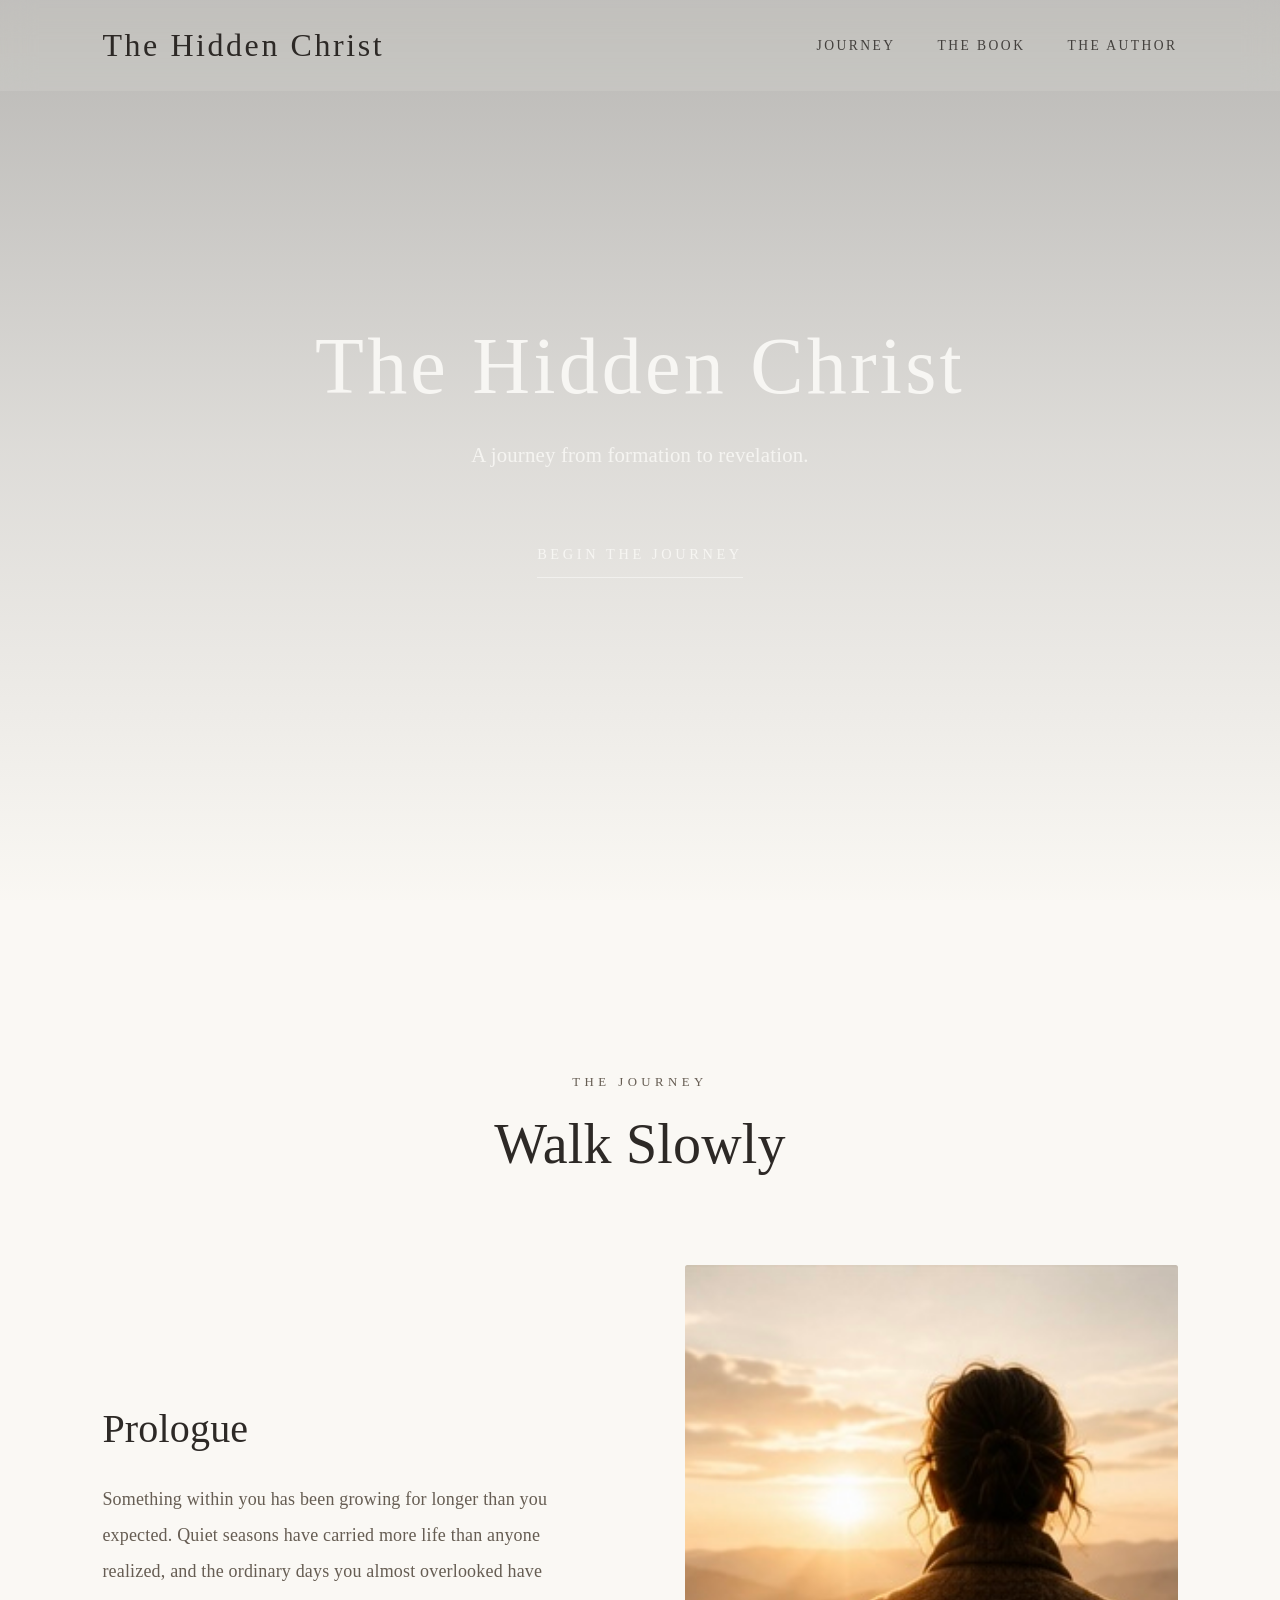
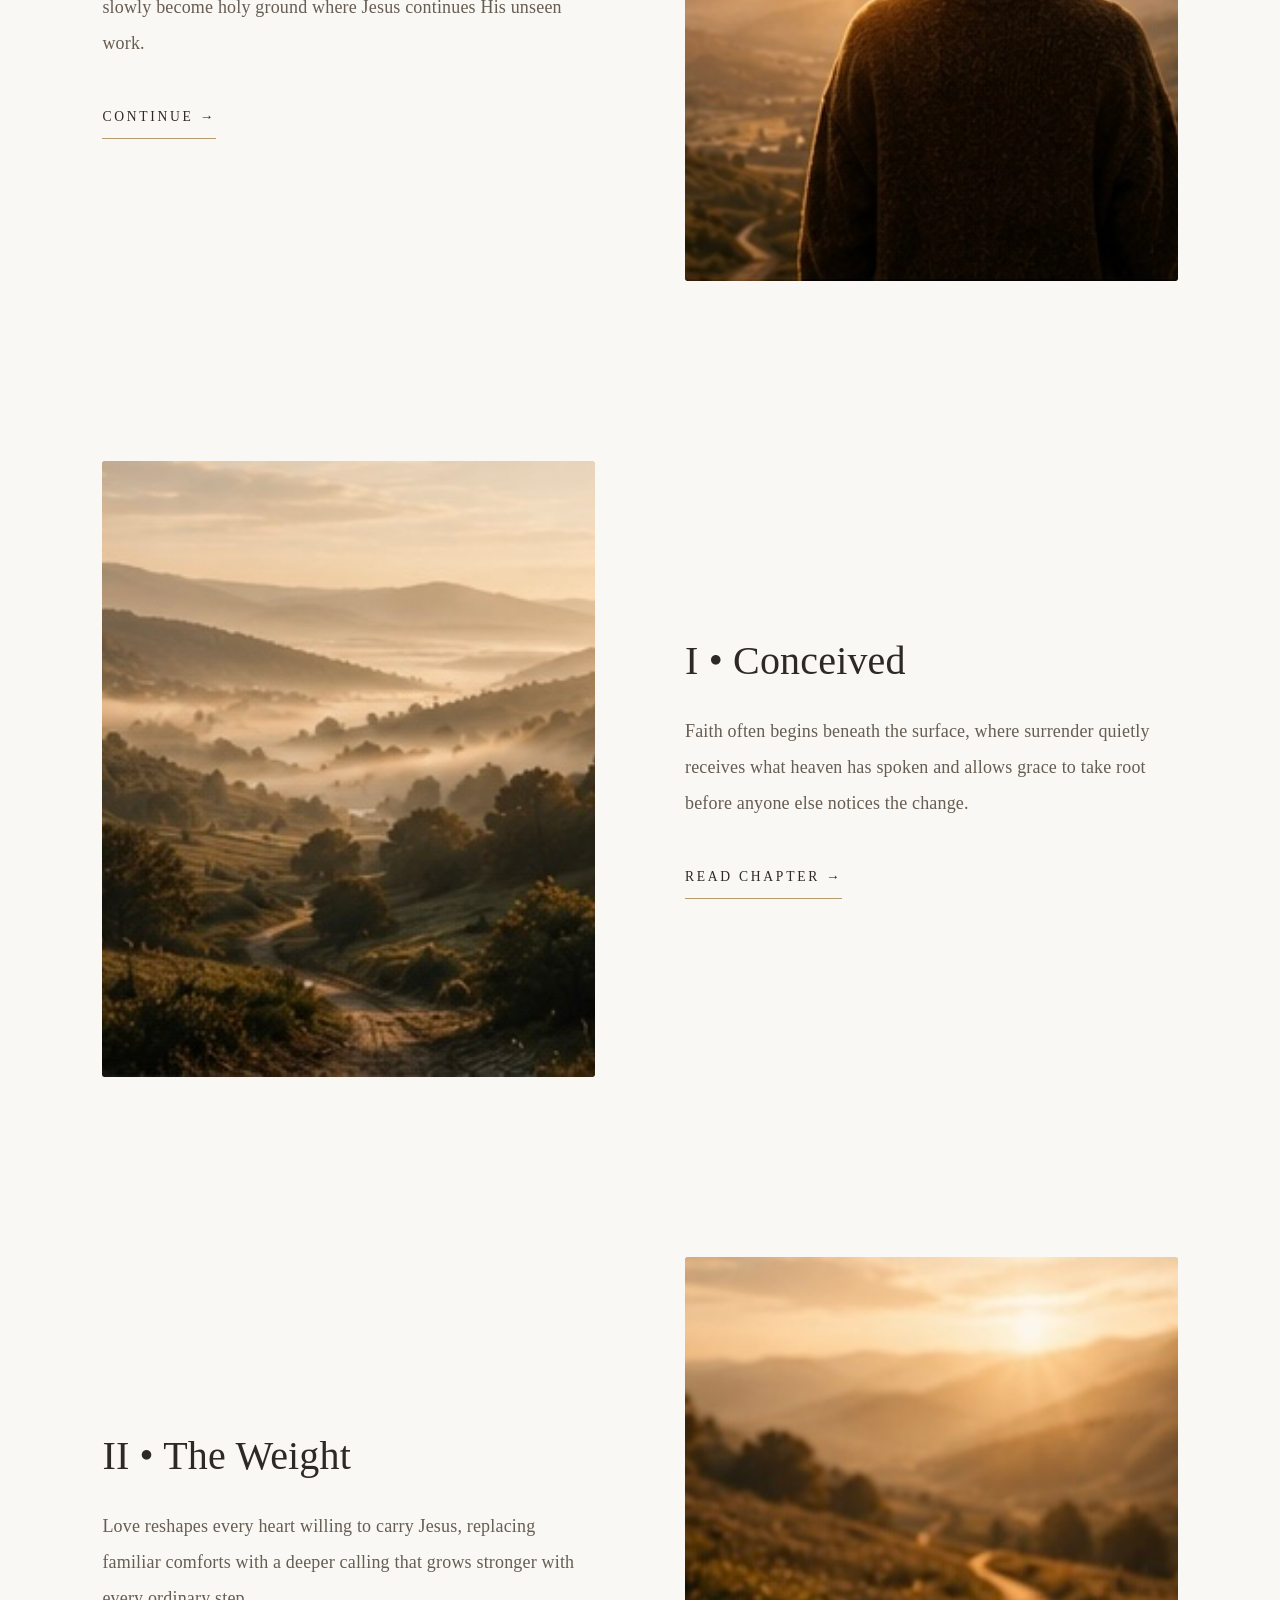
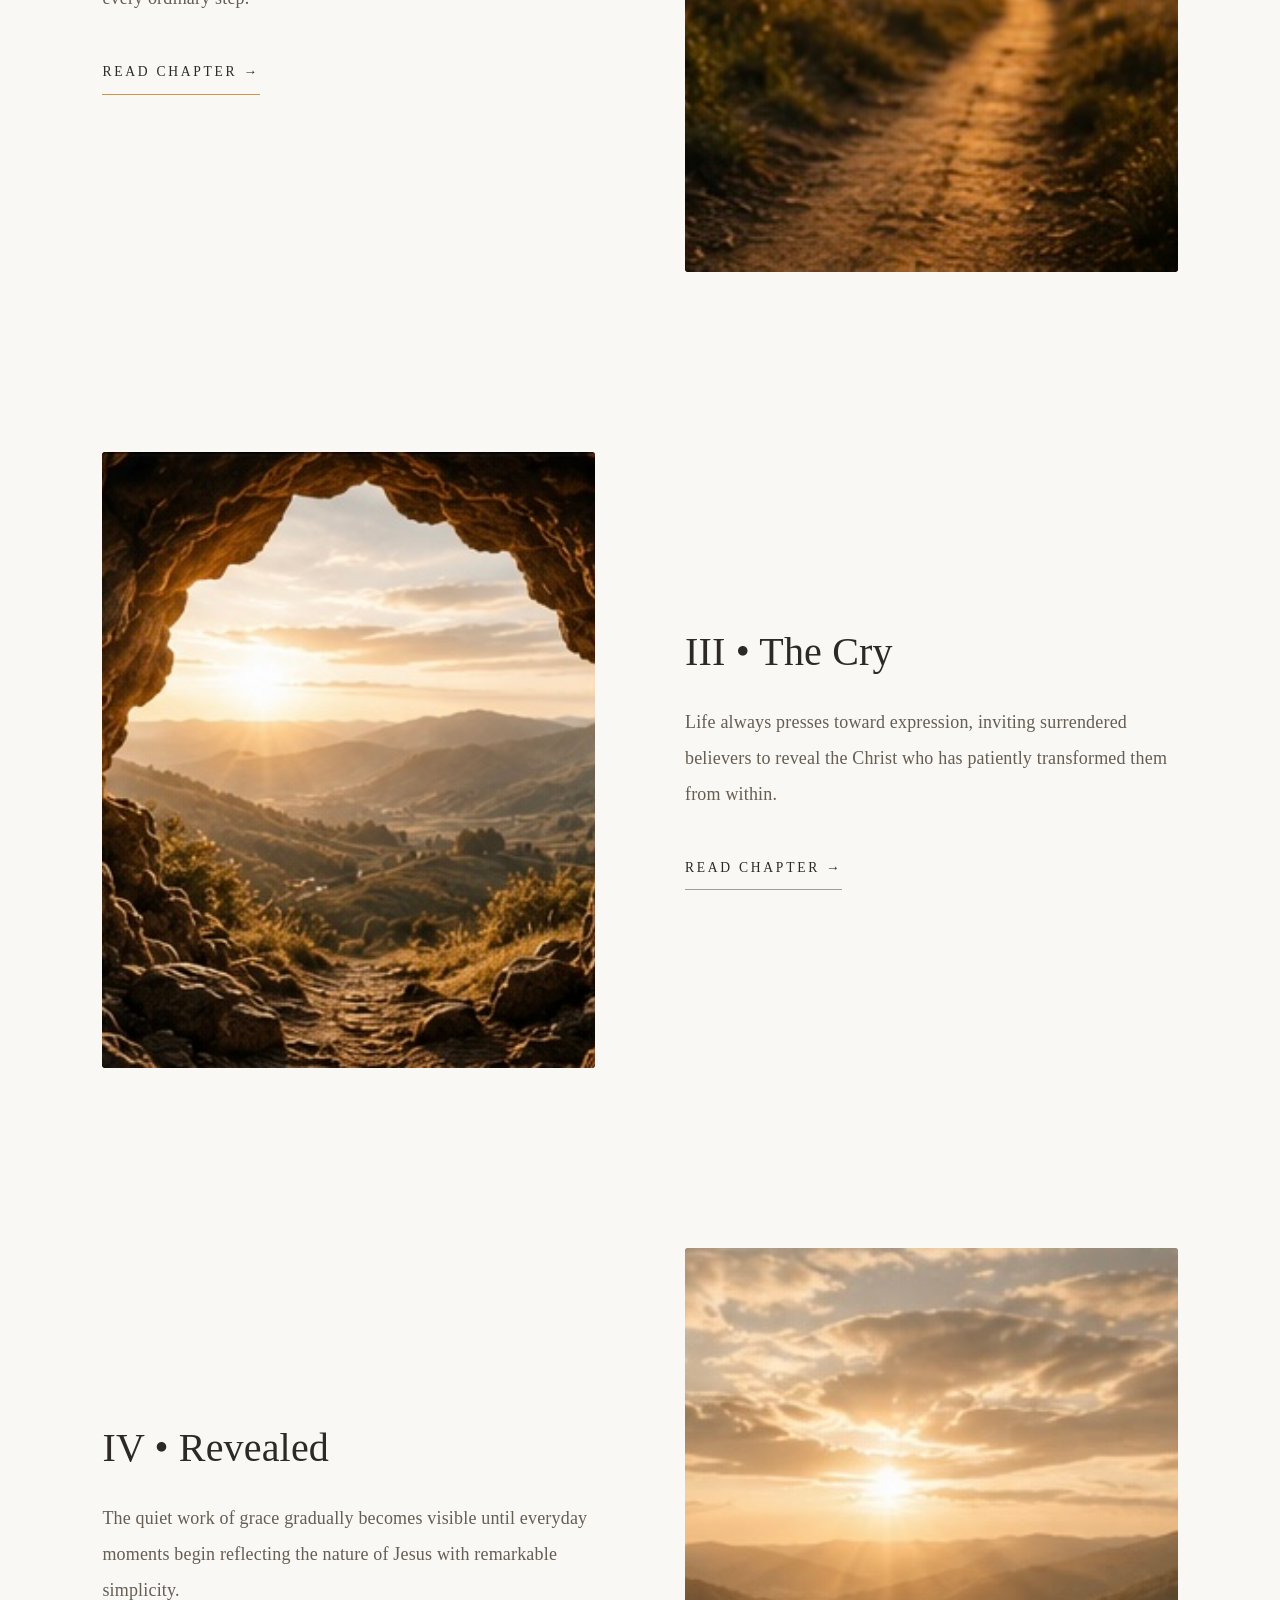
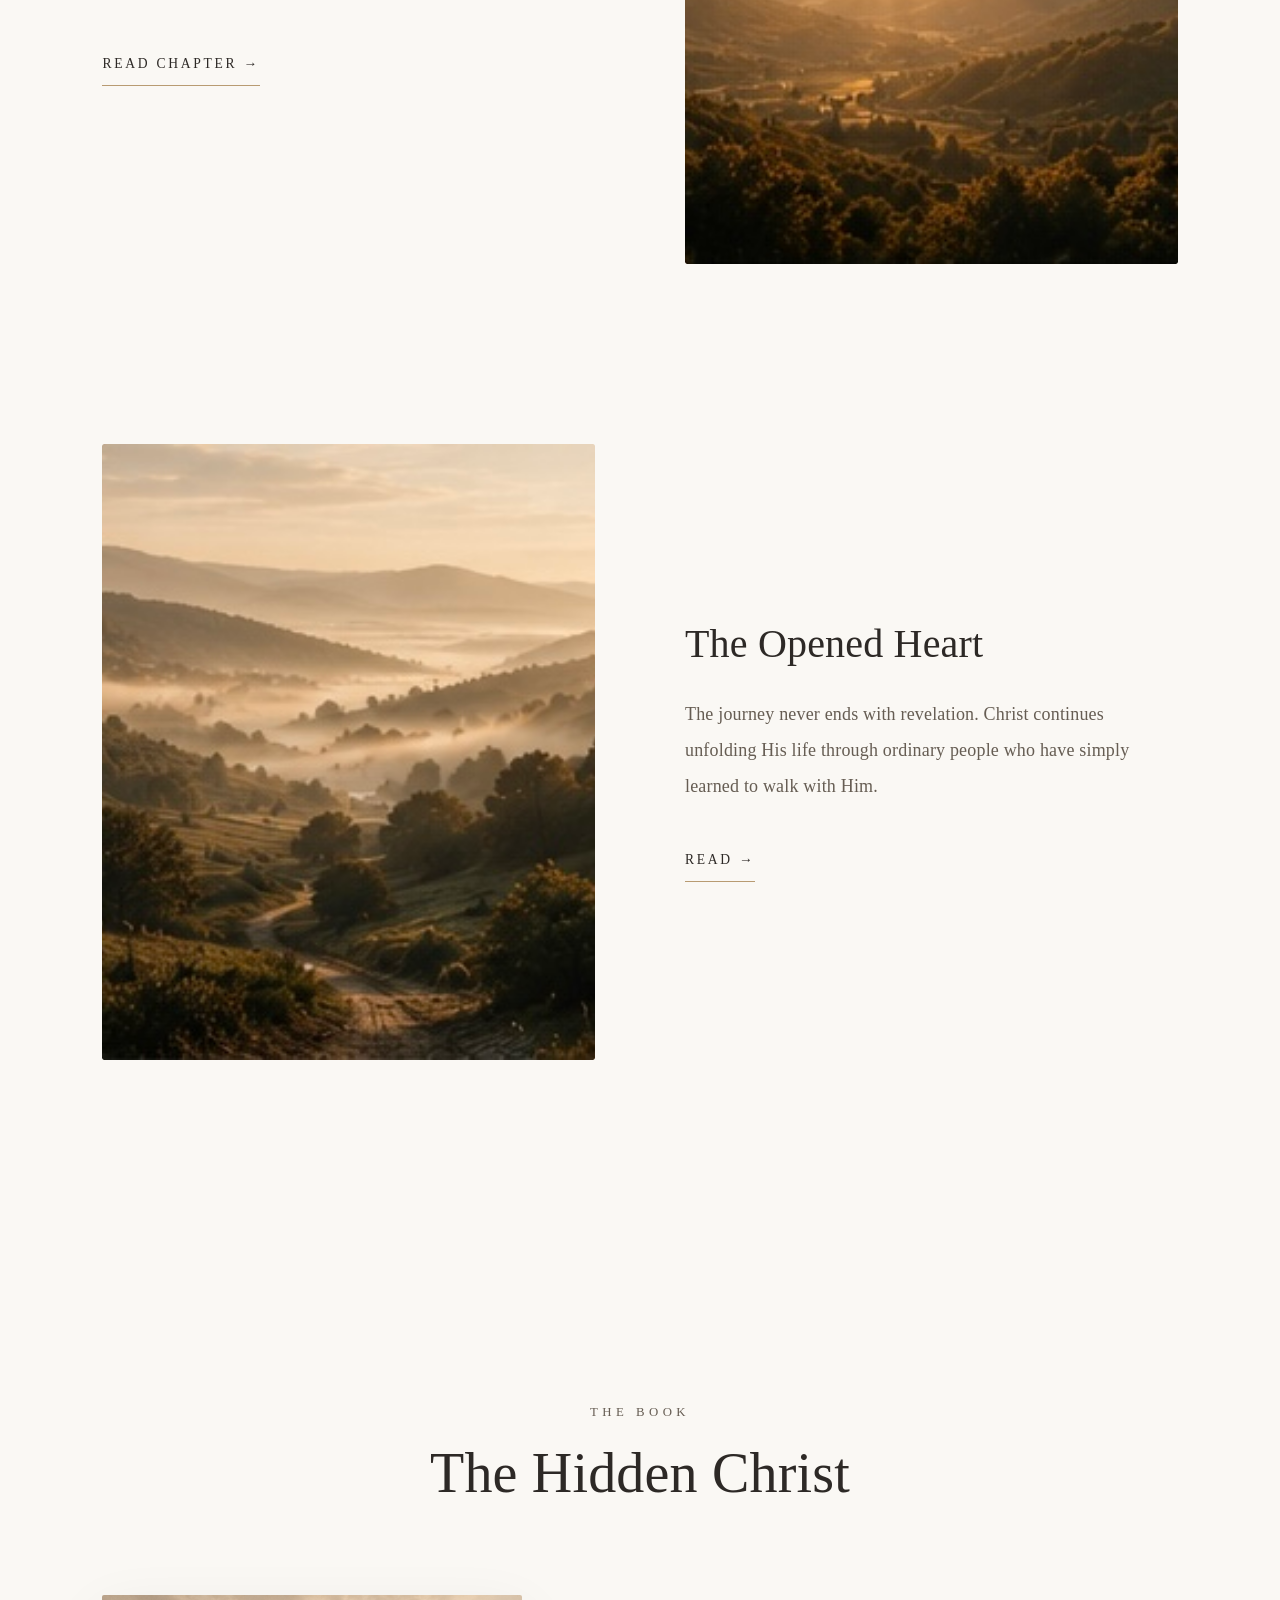
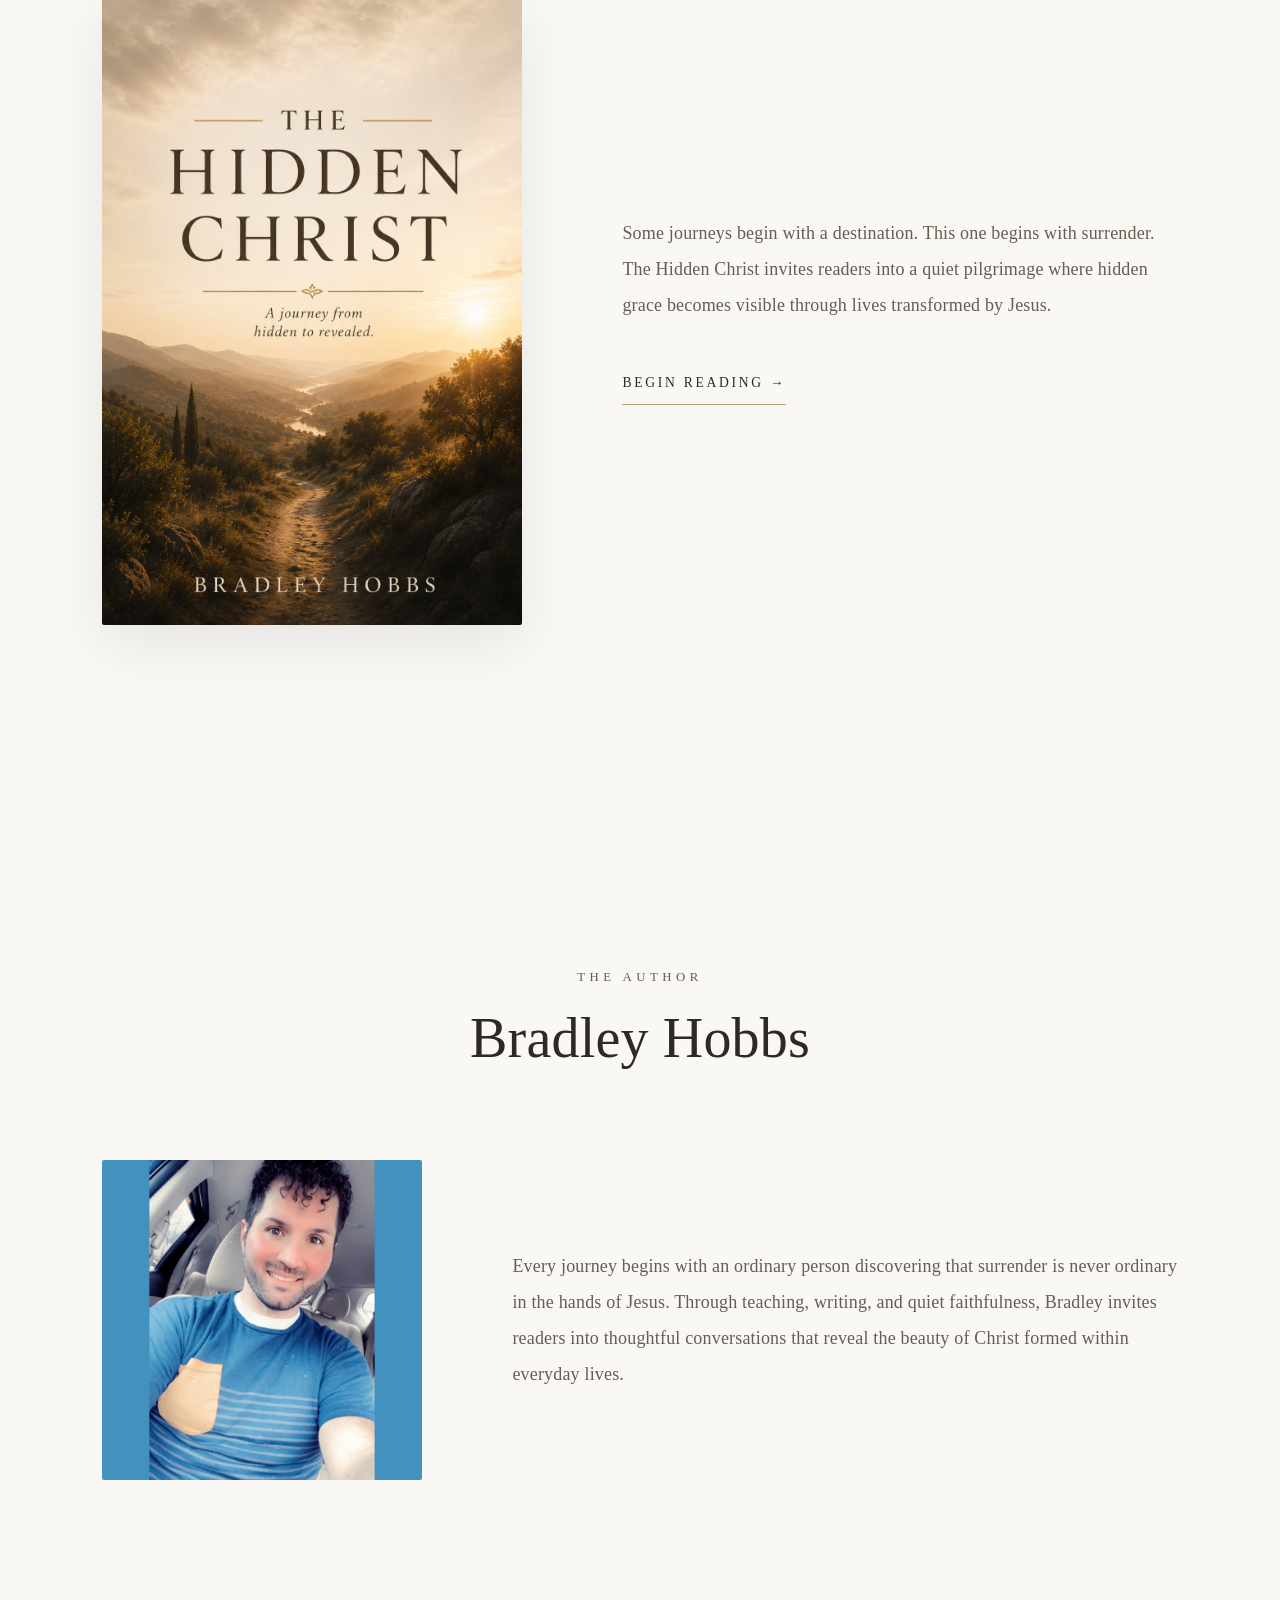
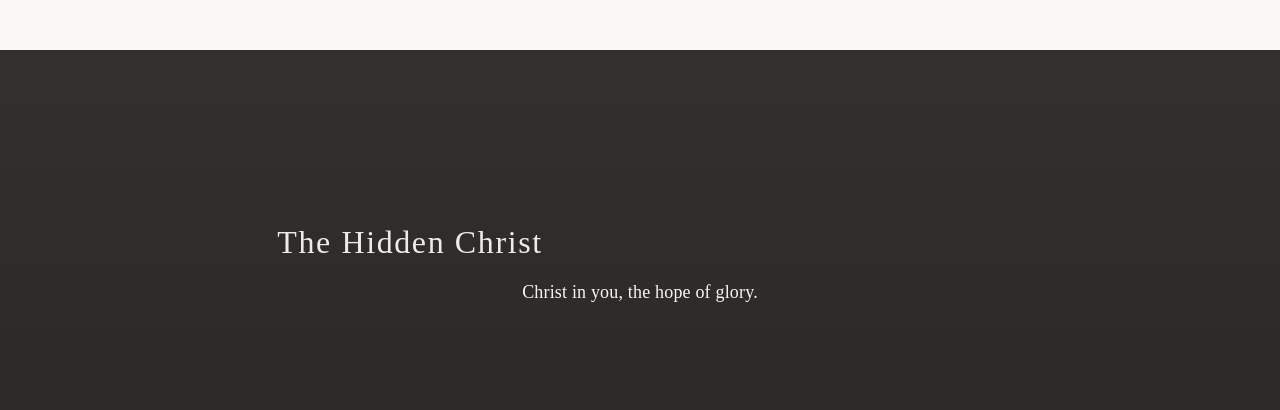
==== commit c584ac75: "Update index.html" ====
--- a/index.html
+++ b/index.html
@@ -192,12 +192,6 @@
 
 </a>
 
-<a href="#contact">
-
-Contact
-
-</a>
-
 </div>
 
 </nav>
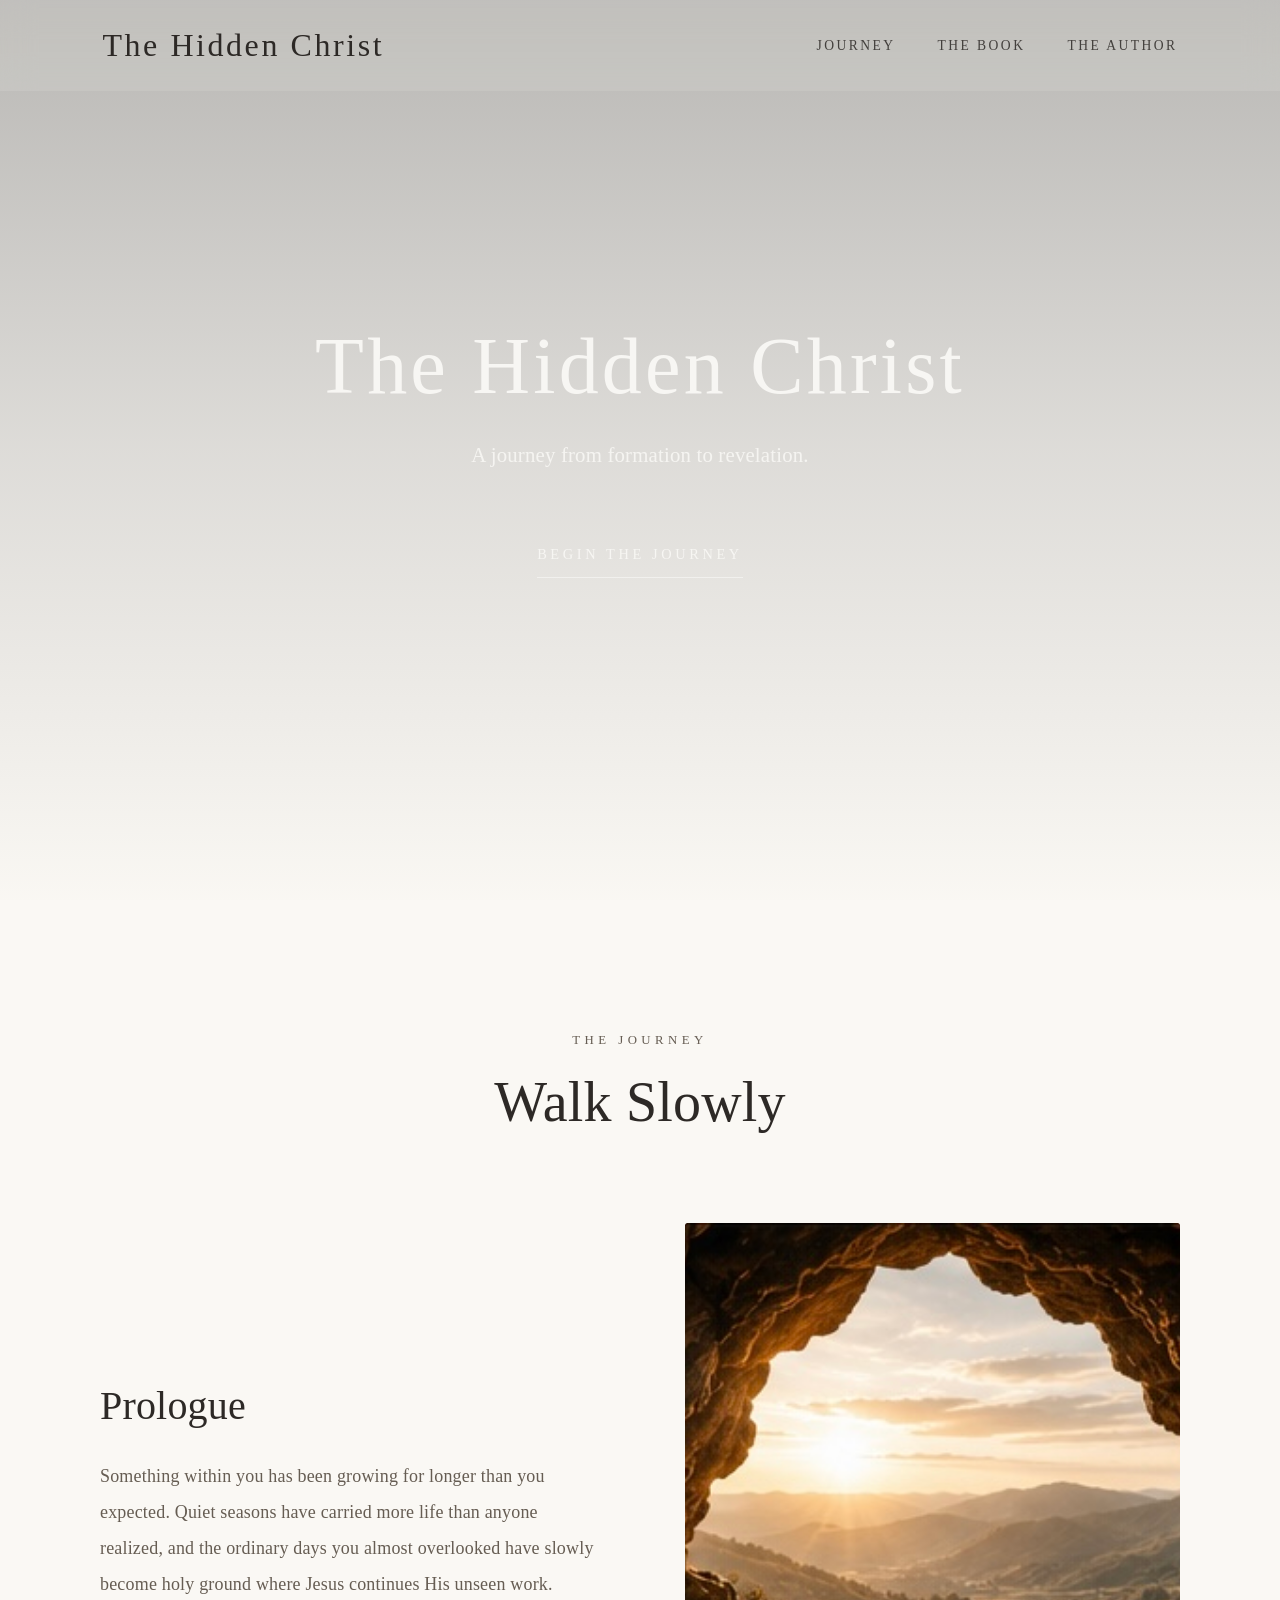
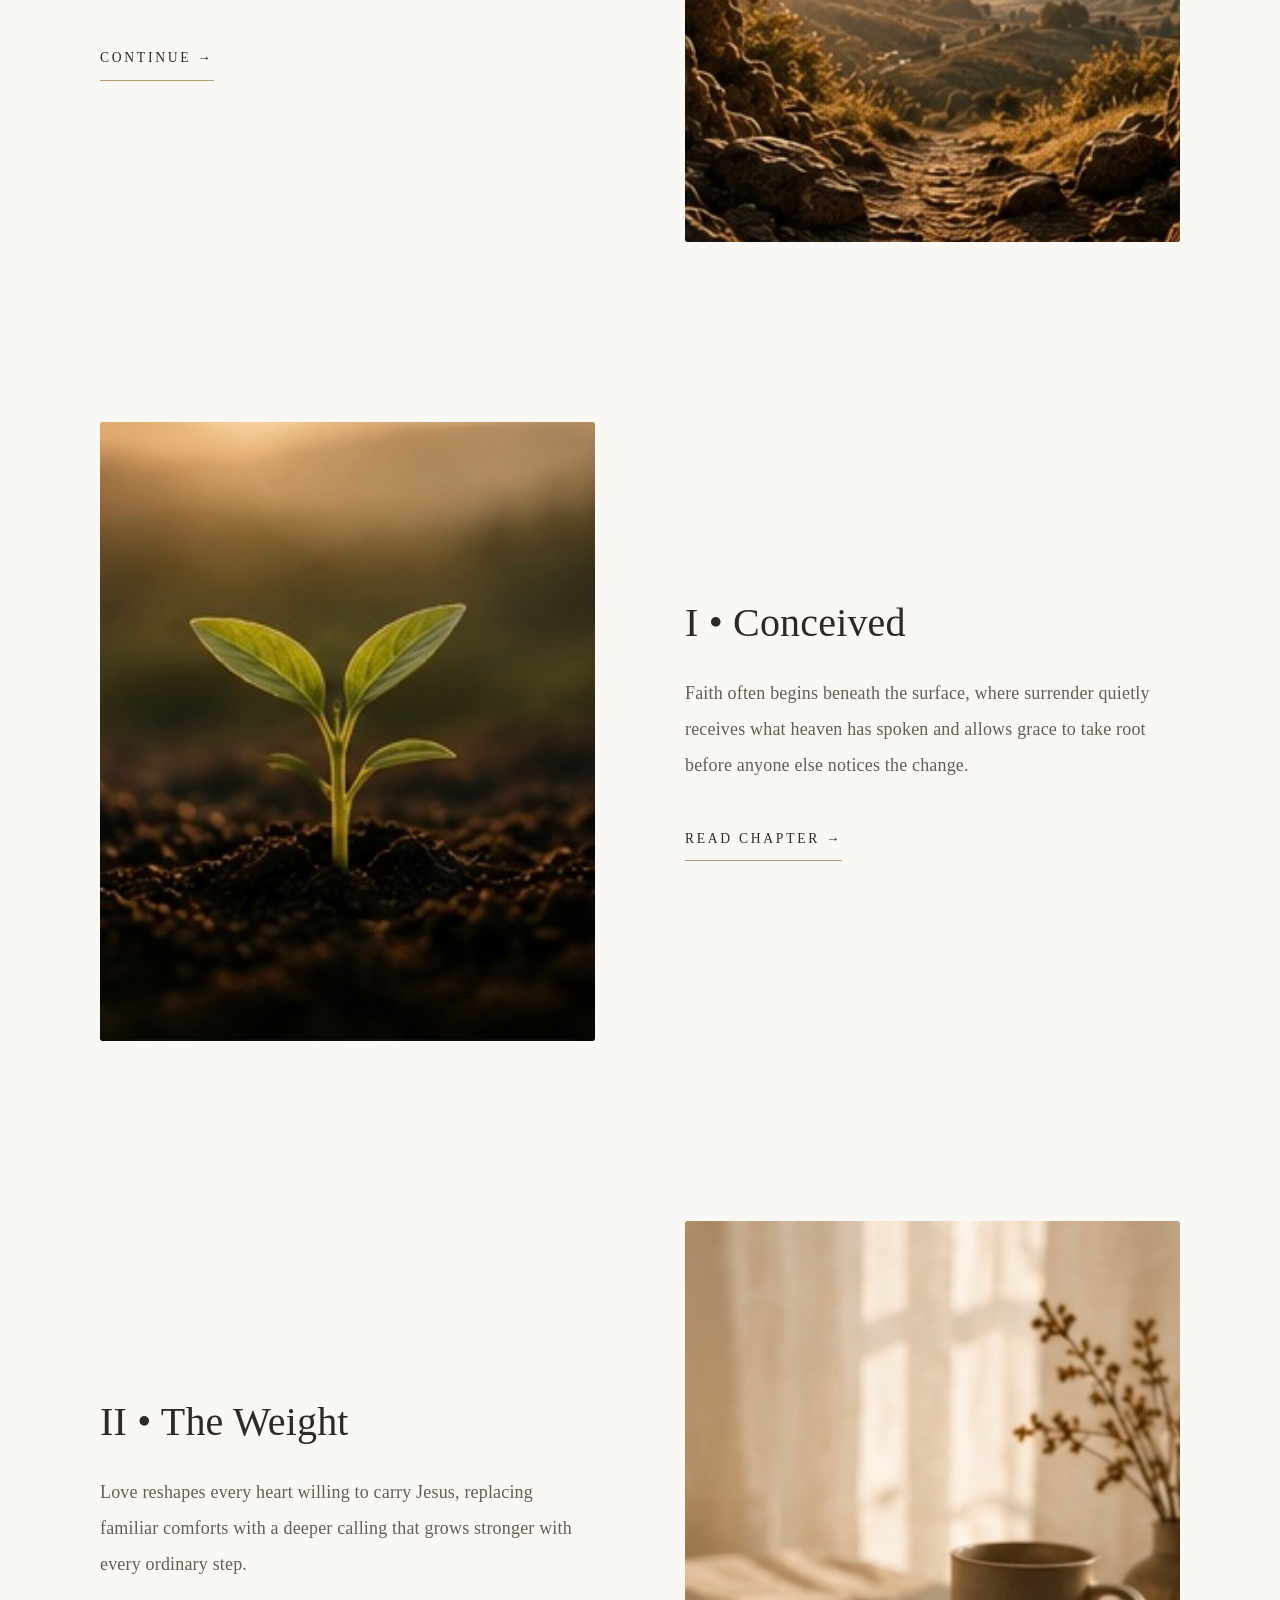
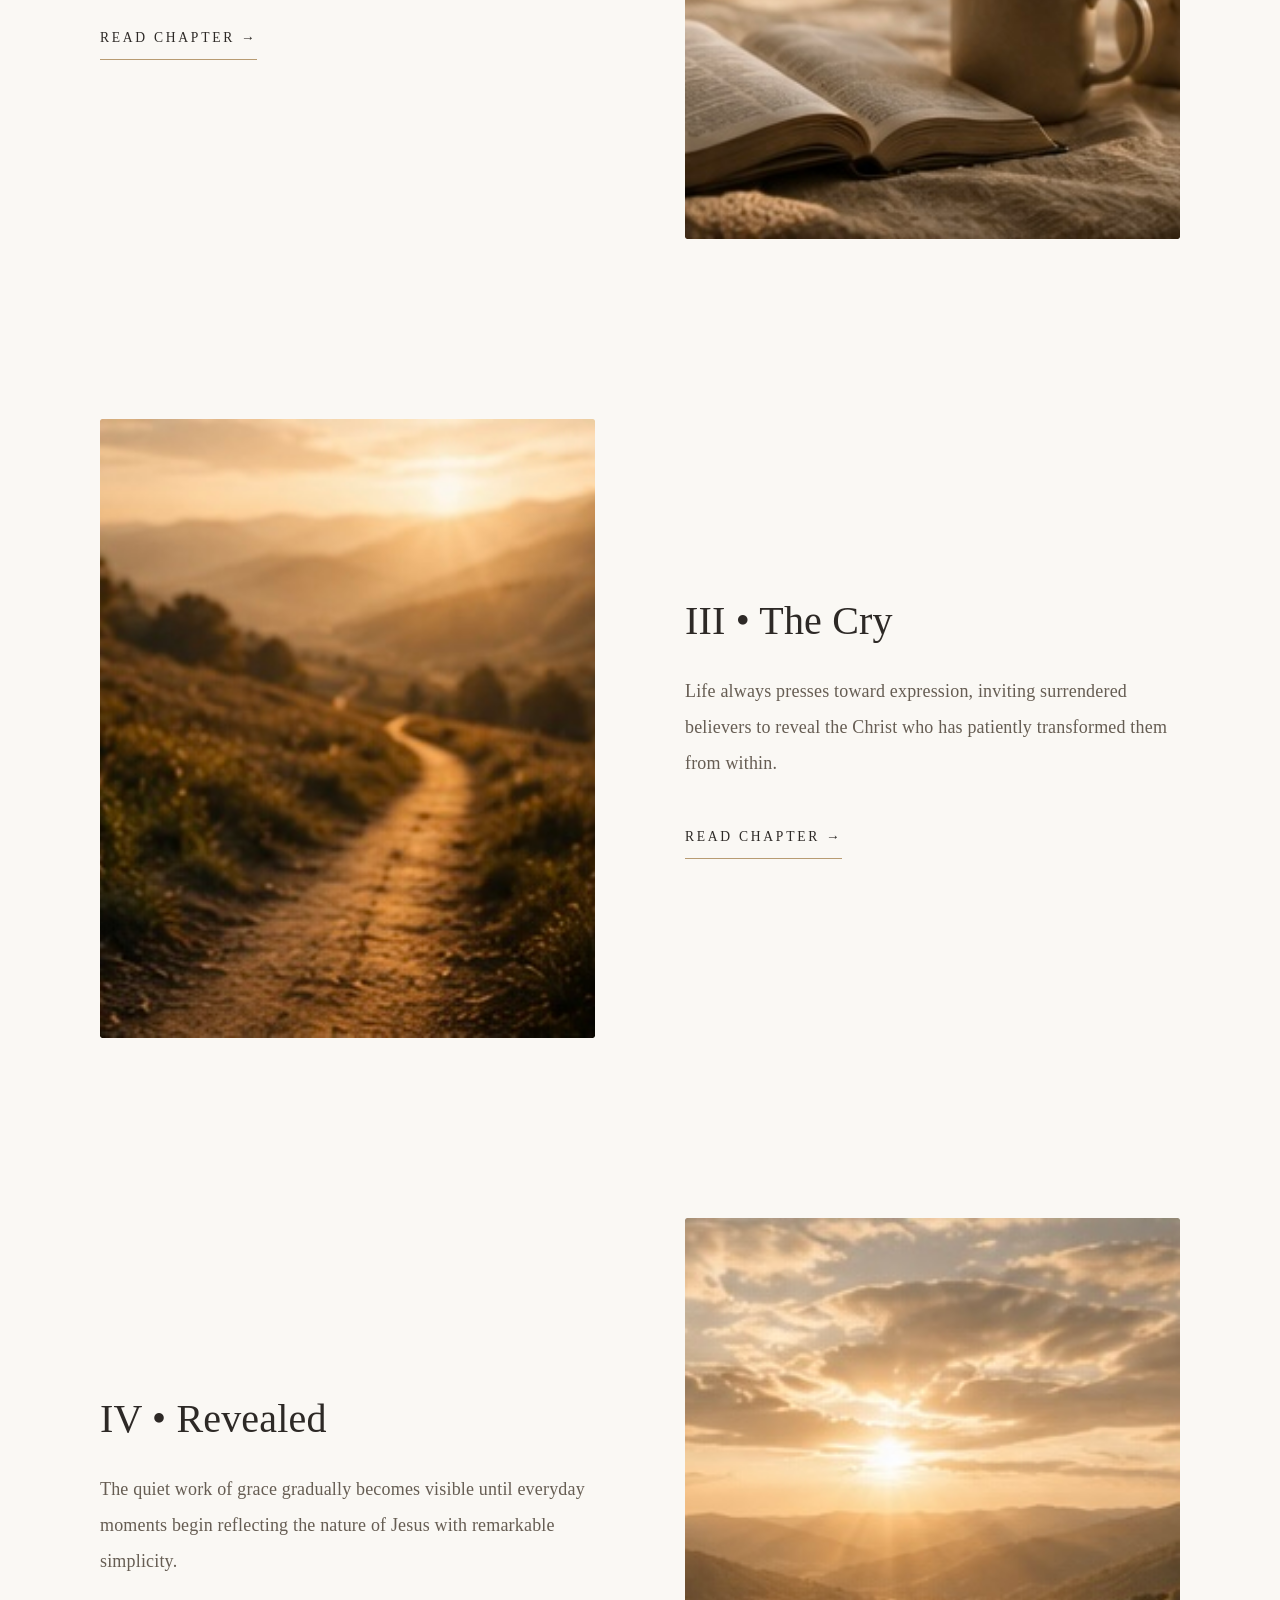
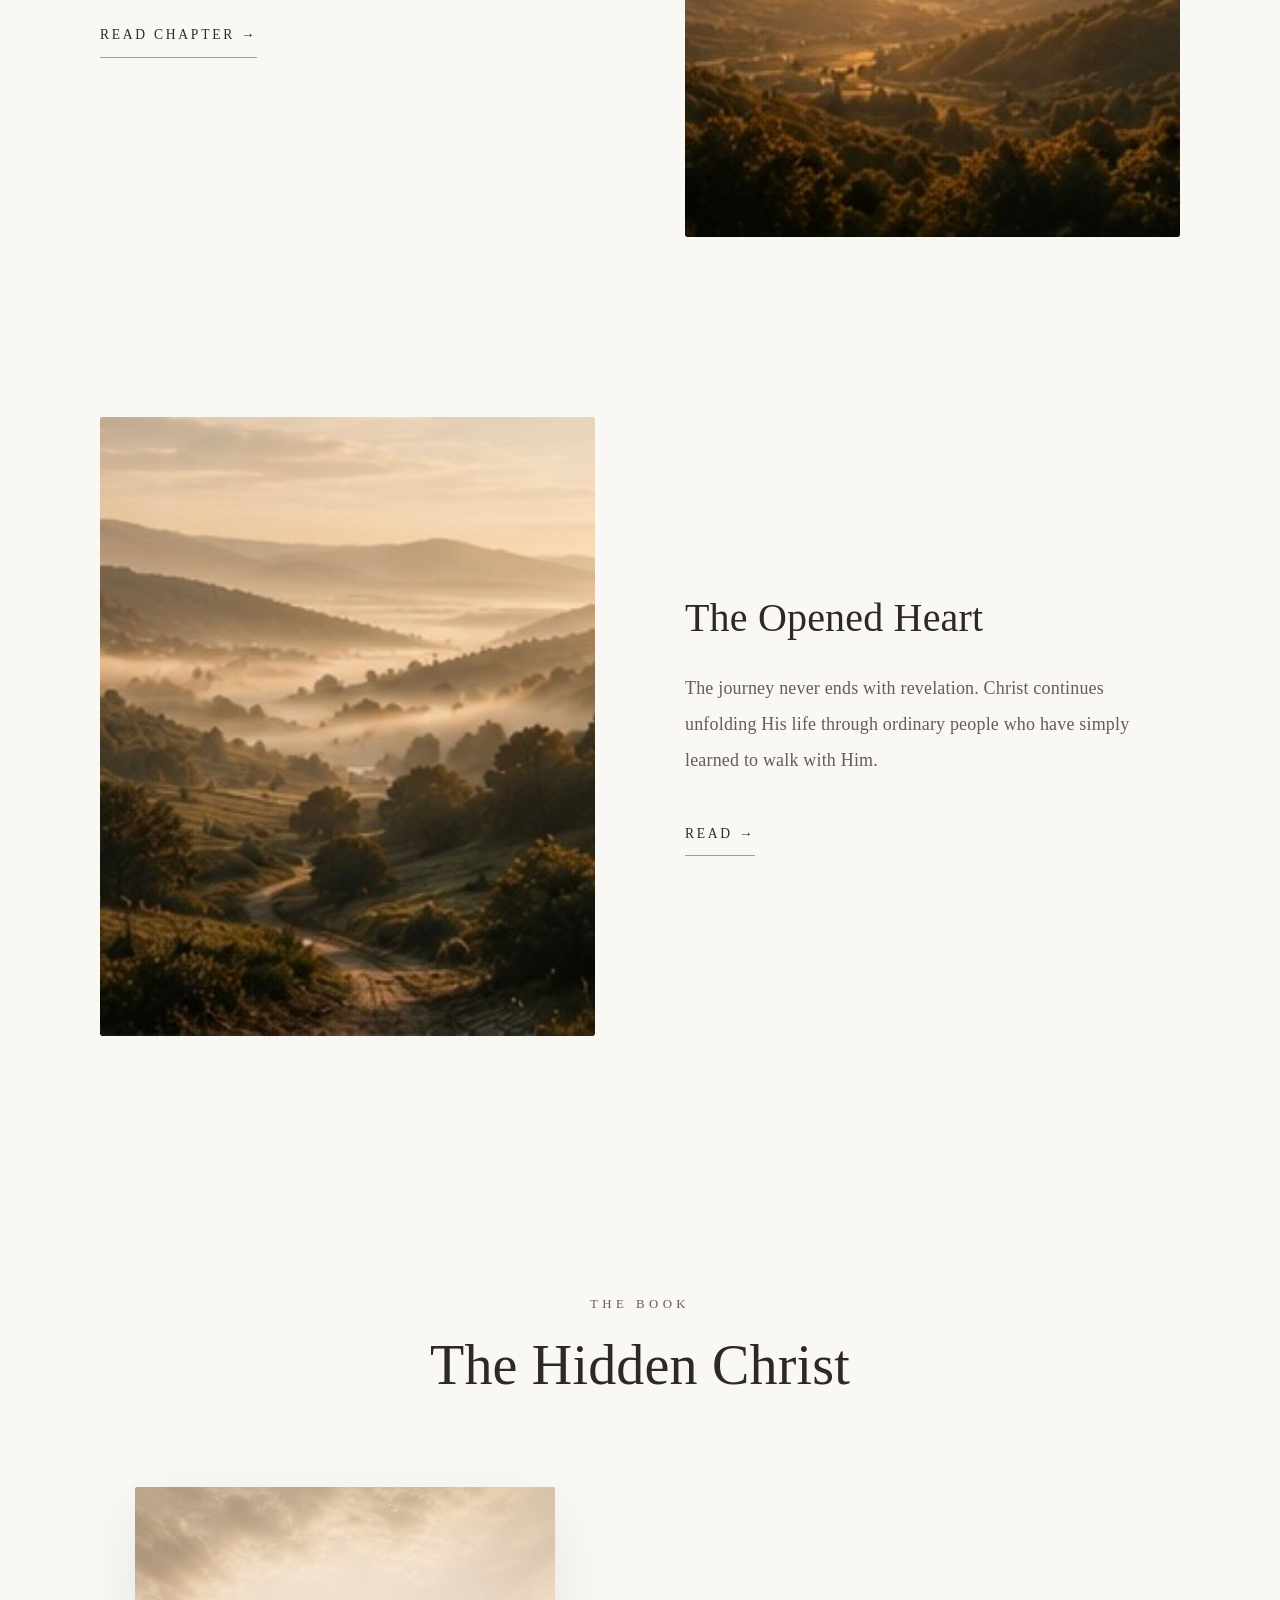
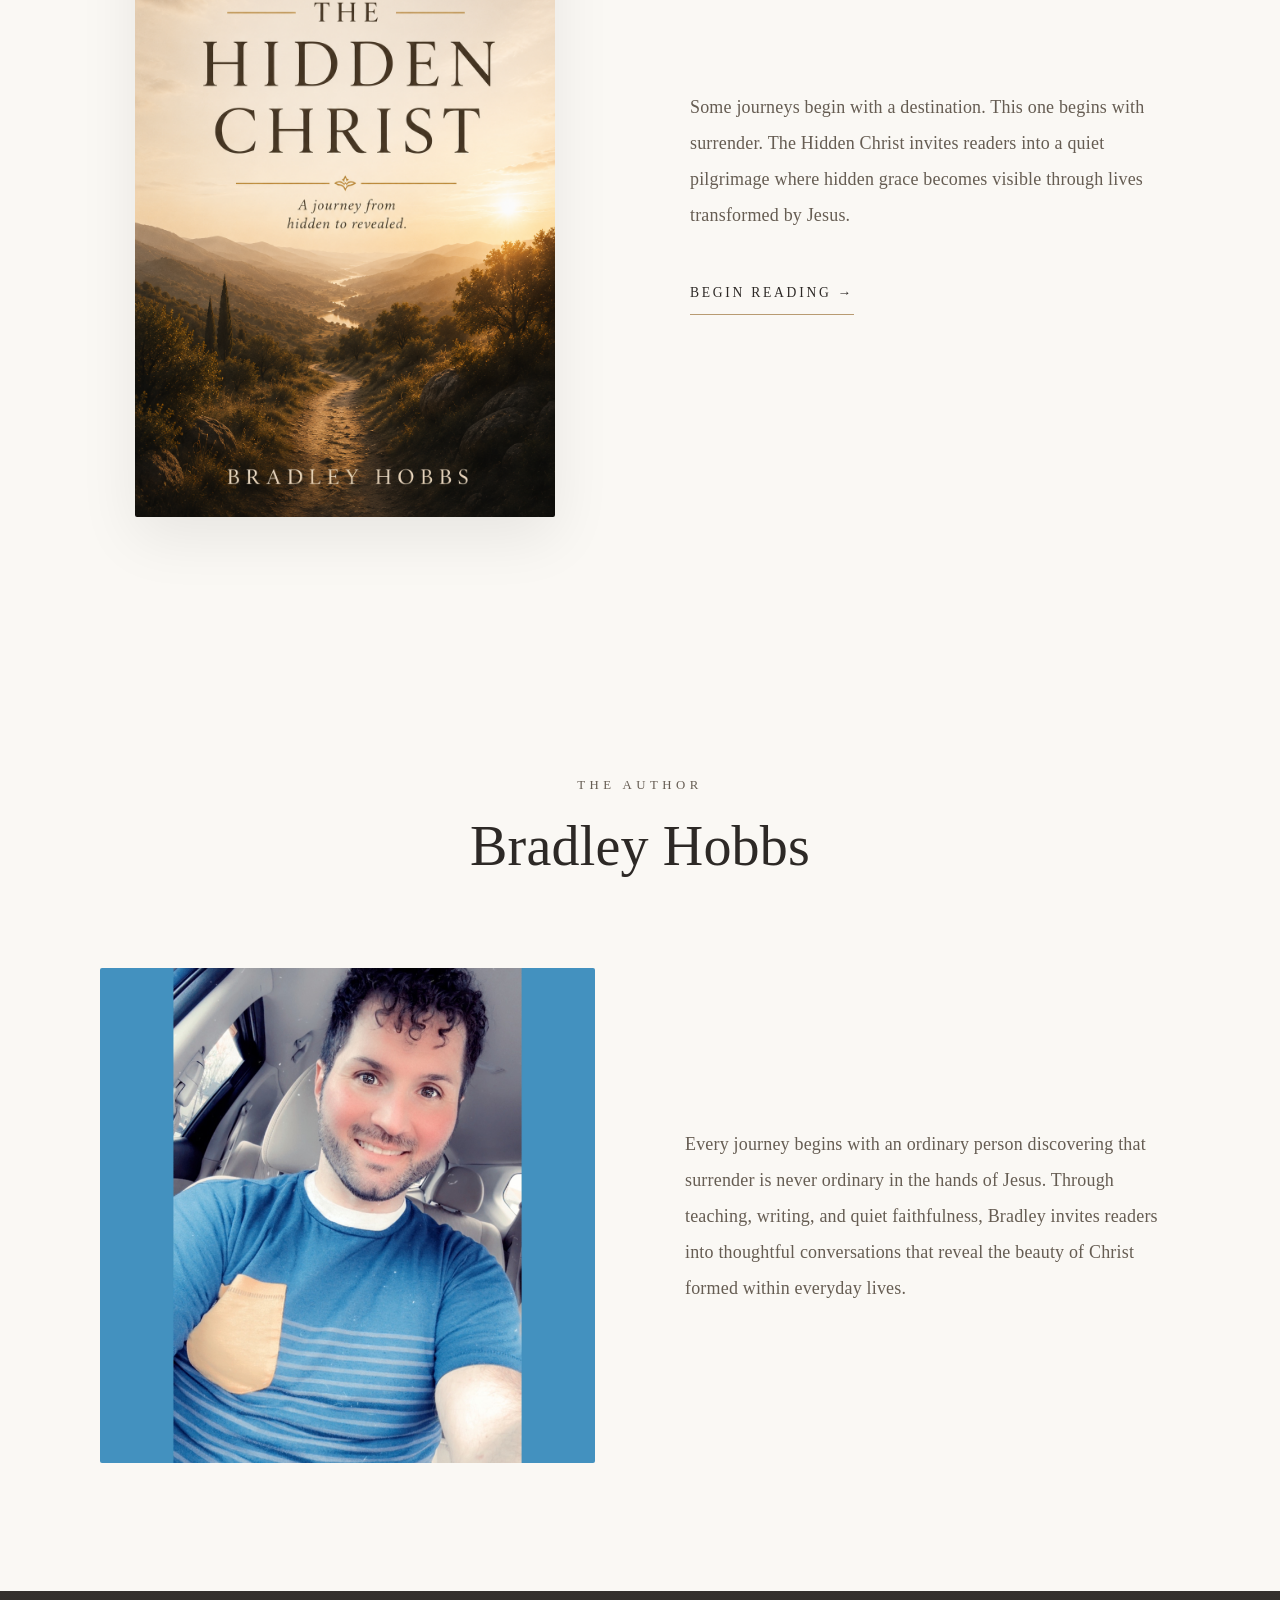
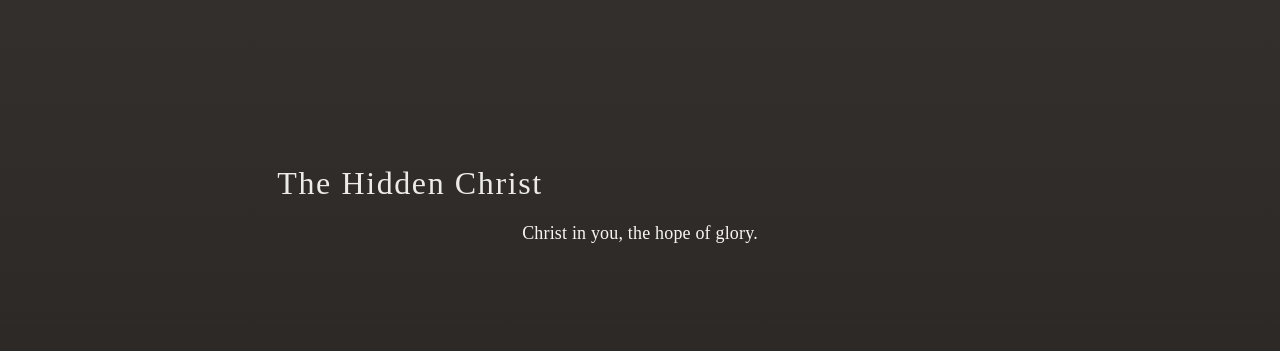
==== commit a9065fd4: "Update index.html" ====
--- a/index.html
+++ b/index.html
@@ -259,7 +259,7 @@
 class="chapter-image">
 
 <img
-src="IMG_0015.jpeg"
+src="IMG_0017.jpeg"
 alt="Morning light across a quiet valley">
 
 </div>
@@ -297,7 +297,7 @@
 class="chapter-image">
 
 <img
-src="IMG_0018.jpeg"
+src="IMG_0019.jpeg"
 alt="A path through soft morning light">
 
 </div>
@@ -335,7 +335,7 @@
 class="chapter-image">
 
 <img
-src="IMG_0020.jpeg"
+src="IMG_0016.jpeg"
 alt="Stone path through a peaceful valley">
 
 </div>
@@ -373,7 +373,7 @@
 class="chapter-image">
 
 <img
-src="IMG_0017.jpeg"
+src="IMG_0020.jpeg"
 alt="Sunlight entering an ancient cave">
 
 </div>
--- a/styles.css
+++ b/styles.css
@@ -95,12 +95,15 @@
 
 width:100%;
 
+max-width:100%;
+
 height:auto;
 
 border-radius:var(--radius);
 
-}
-
+object-fit:cover;
+
+}
 a{
 
 color:inherit;
@@ -141,7 +144,7 @@
 
 h1{
 
-font-size:5rem;
+font-size:clamp(2.5rem,7vw,5rem);
 
 letter-spacing:.04em;
 
@@ -149,13 +152,13 @@
 
 h2{
 
-font-size:3.5rem;
+font-size:clamp(2rem,5vw,3.5rem);
 
 }
 
 h3{
 
-font-size:2.5rem;
+font-size:clamp(1.8rem,4vw,2.5rem);
 
 }
 
@@ -163,8 +166,9 @@
 
 max-width:var(--content-width);
 
-}
-
+margin-inline:auto;
+
+}
 
 /*==================================================
 
@@ -204,7 +208,7 @@
 
 .navigation{
 
-max-width:1500px;
+width:min(100%,1500px);
 
 margin:auto;
 
@@ -289,7 +293,7 @@
 
 .hero{
 
-min-height:100vh;
+min-height:100svh;
 
 display:flex;
 
@@ -402,7 +406,11 @@
 
 section{
 
-padding:170px 8vw;
+width:min(100%,1400px);
+
+margin:auto;
+
+padding:clamp(90px,10vw,170px) clamp(20px,8vw,100px);
 
 }
 
@@ -525,7 +533,9 @@
 
 display:grid;
 
-grid-template-columns:1fr 1fr;
+grid-template-columns:
+
+repeat(auto-fit,minmax(320px,1fr));
 
 align-items:center;
 
@@ -640,7 +650,9 @@
 
 display:grid;
 
-grid-template-columns:420px 1fr;
+grid-template-columns:
+
+repeat(auto-fit,minmax(320px,1fr));
 
 align-items:center;
 
@@ -709,7 +721,9 @@
 
 display:grid;
 
-grid-template-columns:320px 1fr;
+grid-template-columns:
+
+repeat(auto-fit,minmax(280px,1fr));
 
 gap:90px;
 
@@ -1079,4 +1093,38 @@
 
 }
 
+}
+
+/*==================================================
+
+LARGE DISPLAYS
+
+==================================================*/
+
+@media(min-width:1800px){
+
+body{
+
+font-size:1.25rem;
+
+}
+
+.hero-overlay{
+
+max-width:1000px;
+
+}
+
+.section-heading{
+
+margin-bottom:120px;
+
+}
+
+.chapter{
+
+gap:120px;
+
+}
+
 }
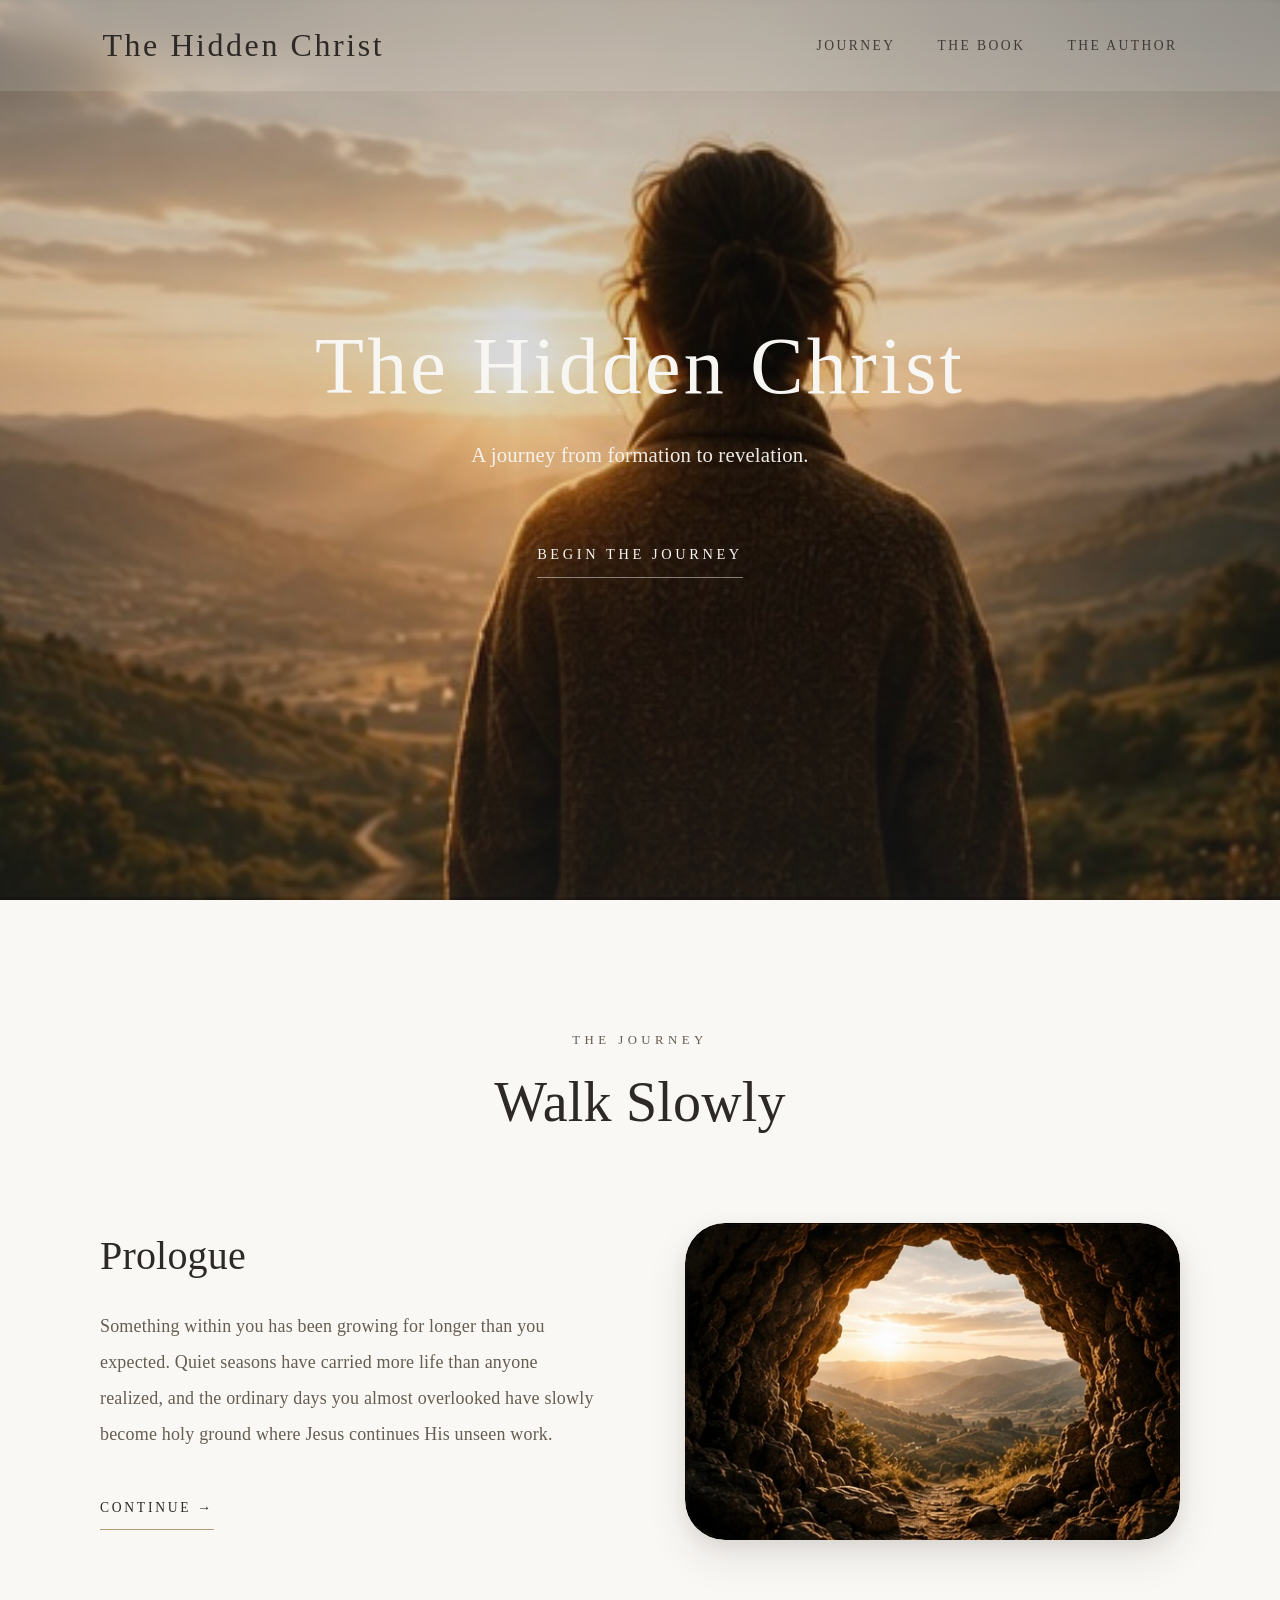
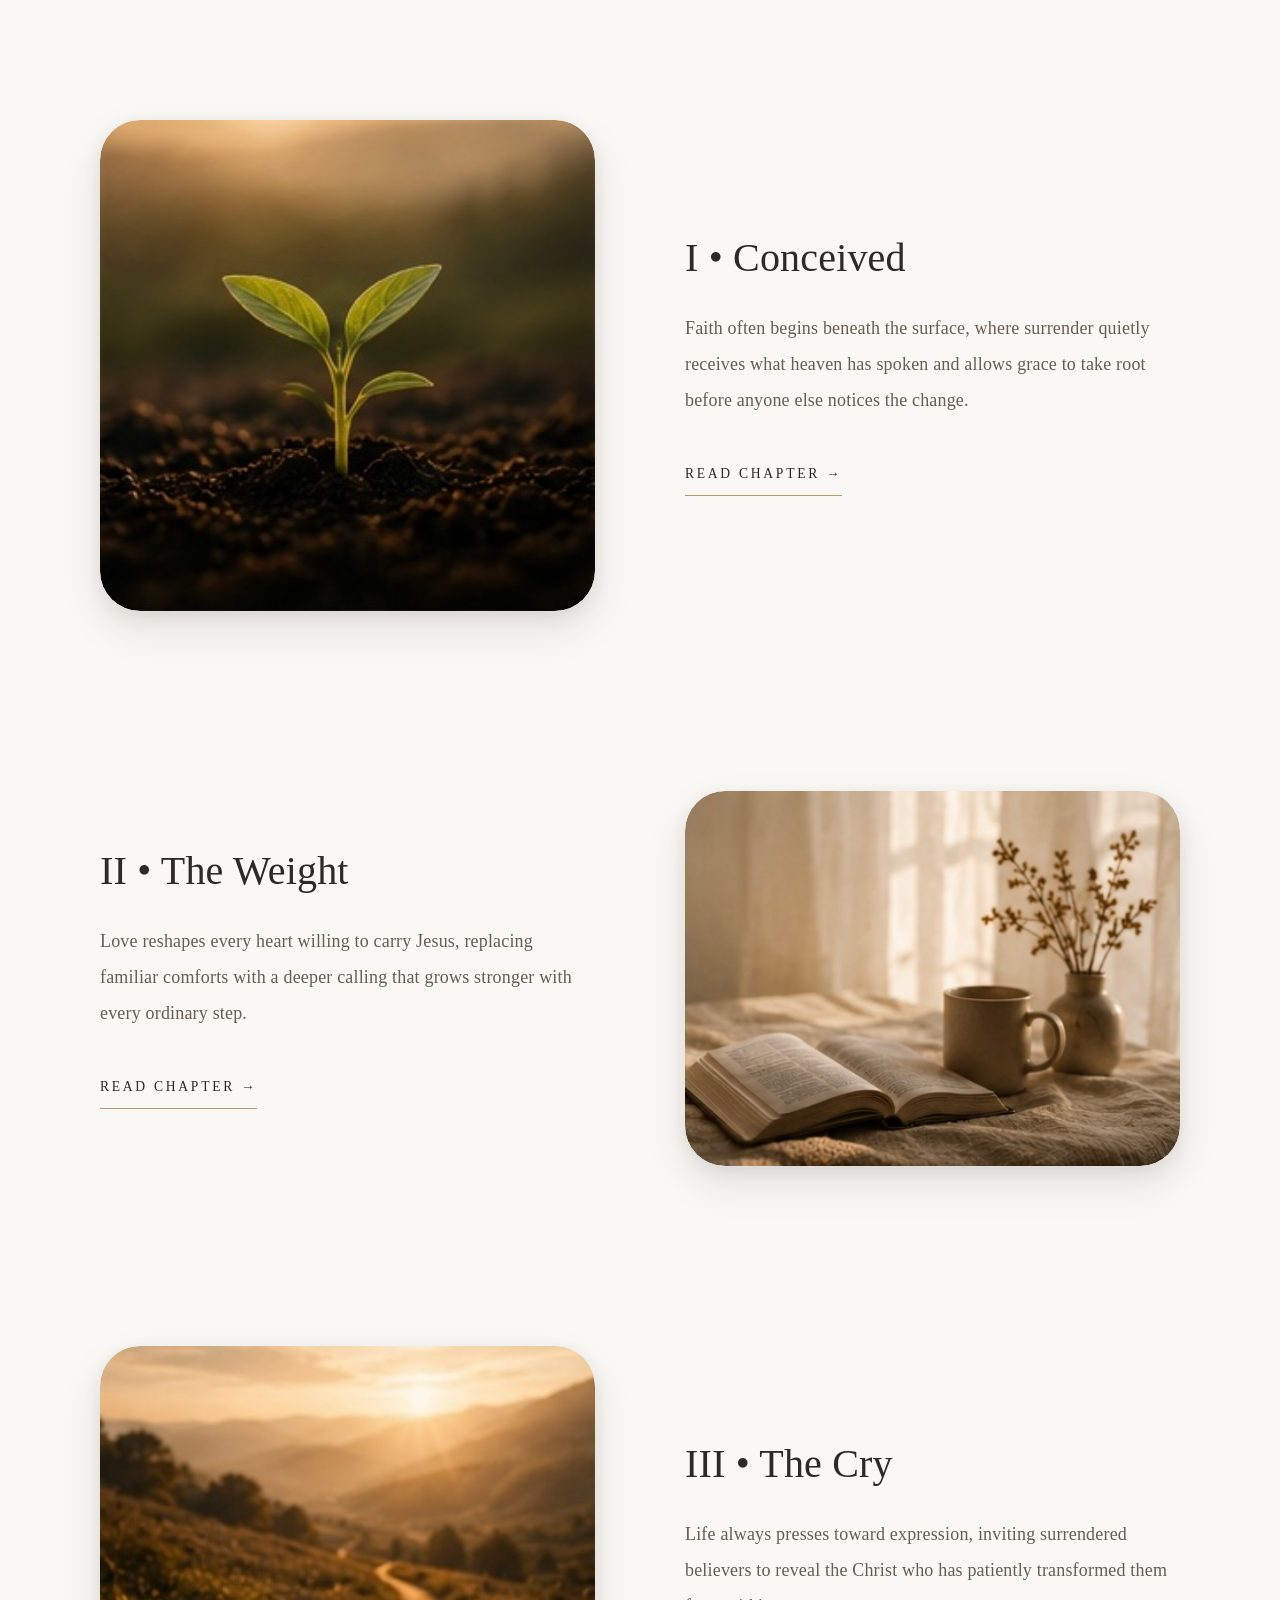
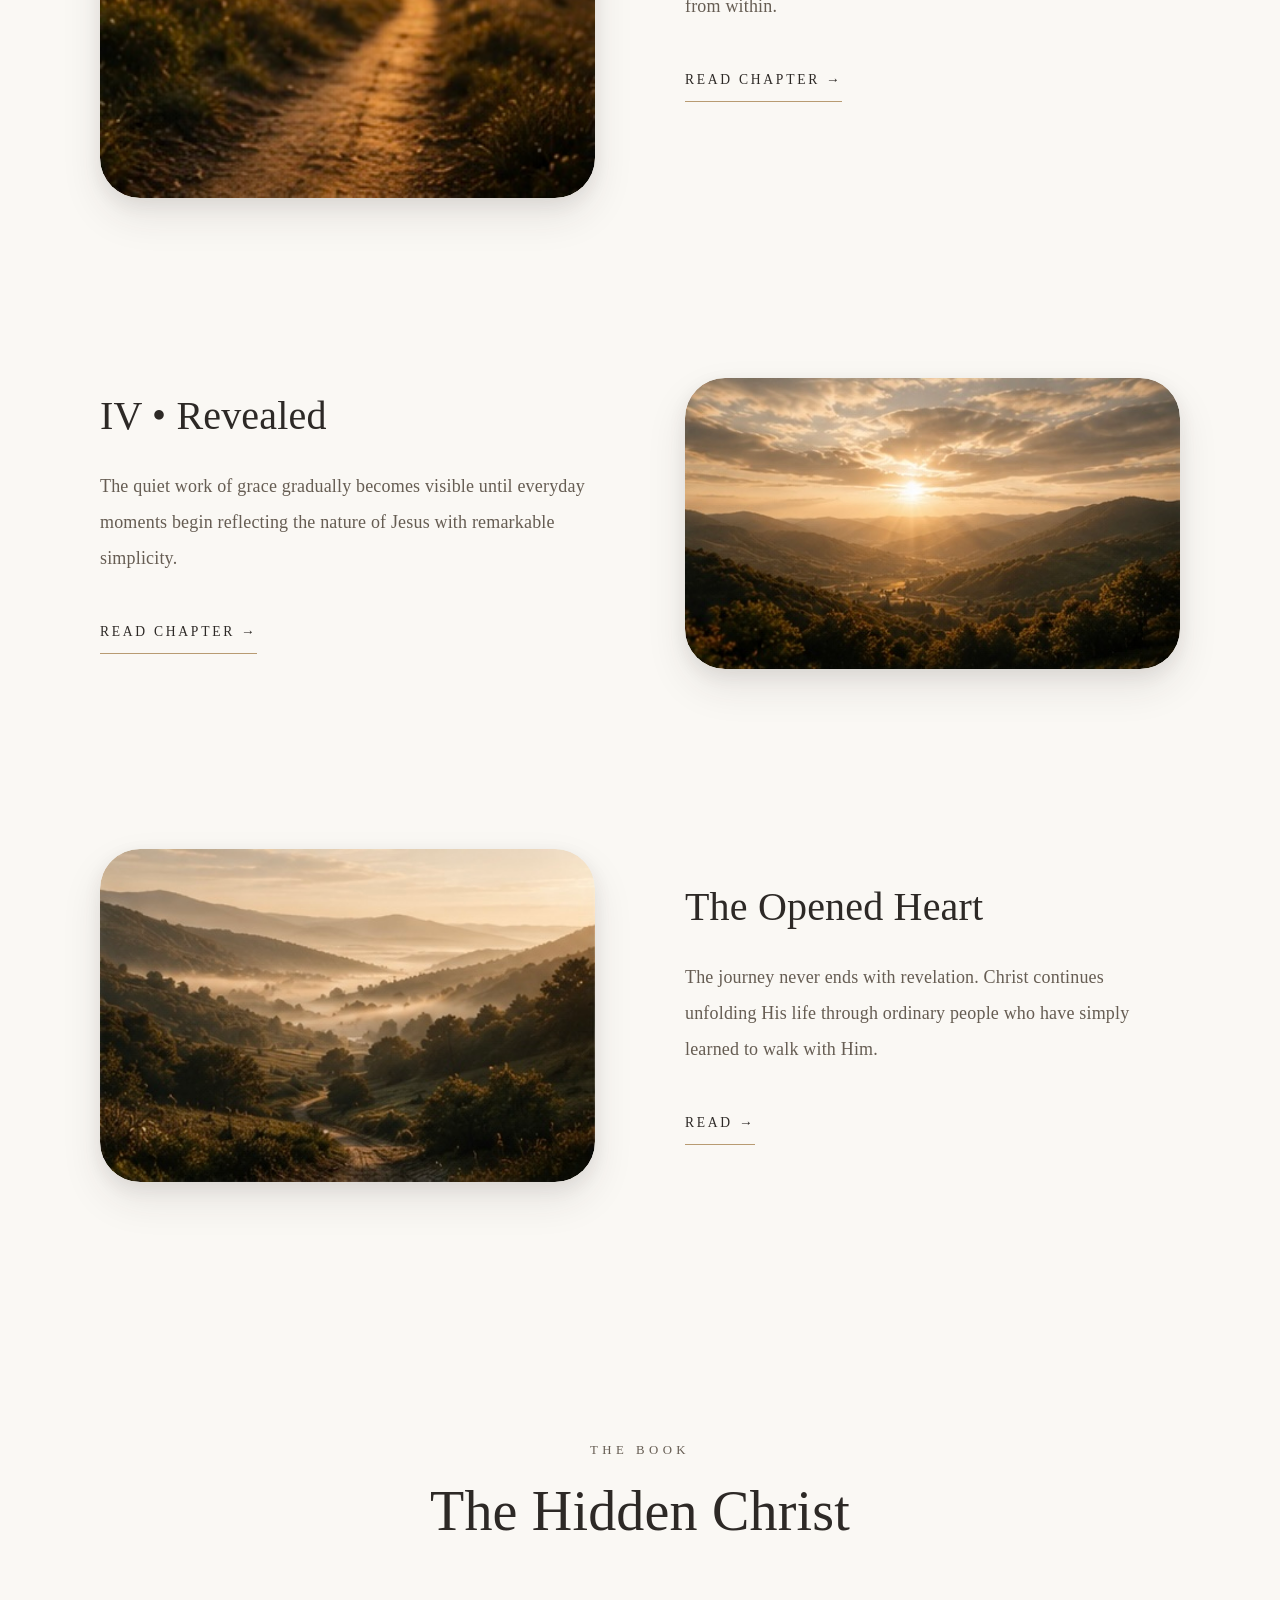
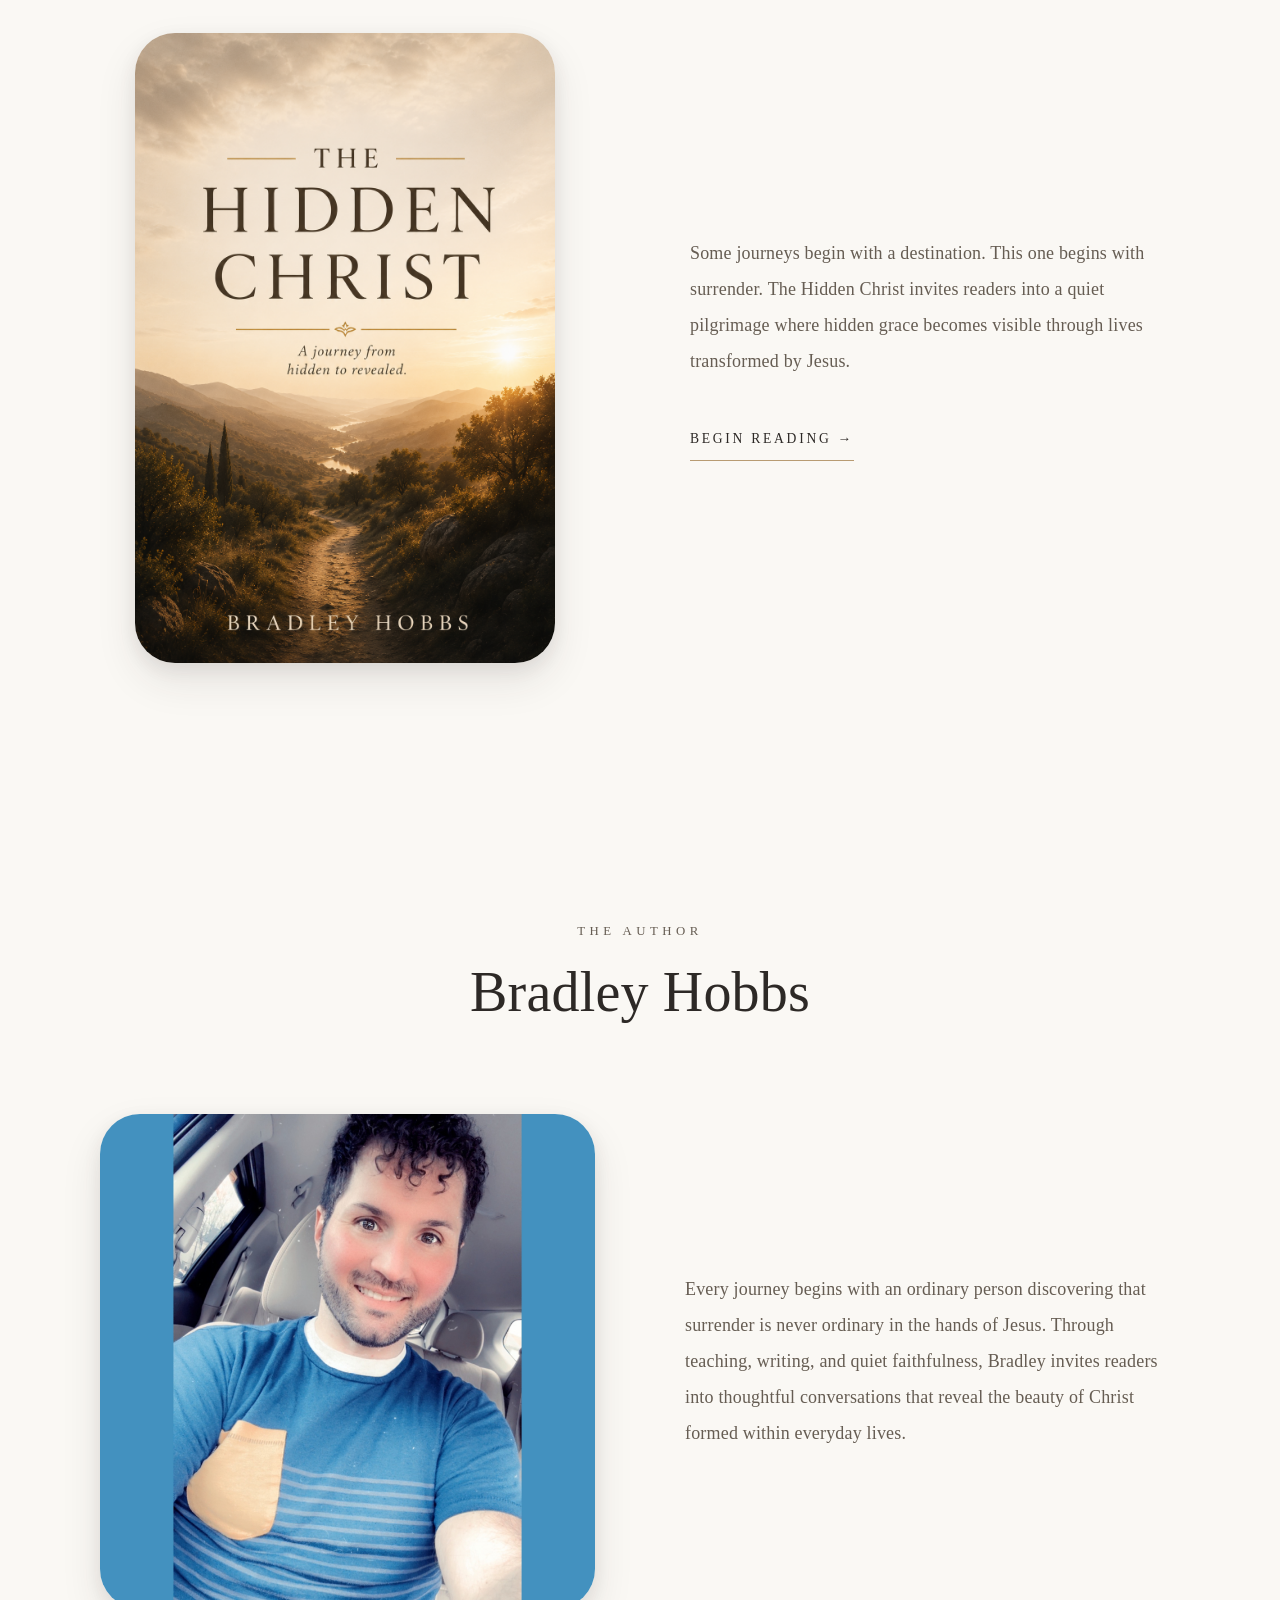
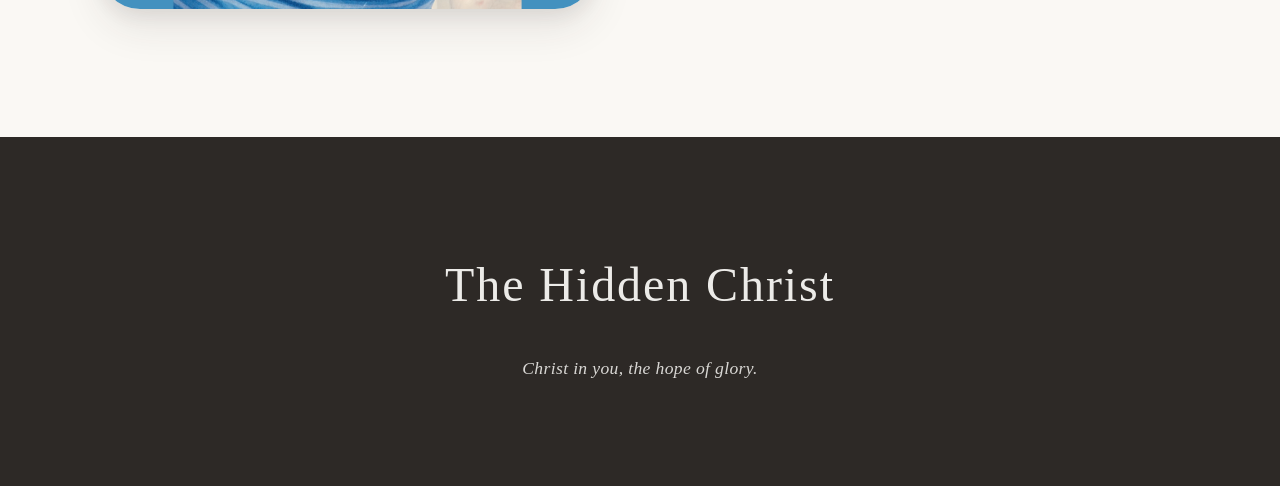
==== commit 6110879a: "Update link to point to book.html" ====
--- a/index.html
+++ b/index.html
@@ -525,7 +525,7 @@
 </p>
 
 <a
-href="#">
+href="book.html">
 
 Begin Reading →
 
@@ -600,4 +600,4 @@
 
 </body>
 
-</html>+</html>
--- a/styles.css
+++ b/styles.css
@@ -30,7 +30,7 @@
 --content-width:760px;
 --wide-width:1300px;
 
---radius:2px;
+--radius:24px;
 
 --transition:.45s ease;
 
@@ -104,6 +104,7 @@
 object-fit:cover;
 
 }
+
 a{
 
 color:inherit;
@@ -305,7 +306,7 @@
 
 background:
 
-url("./images/hero.webp")
+url("IMG_0015.jpeg")
 
 center center/
 
@@ -569,31 +570,39 @@
 
 overflow:hidden;
 
-border-radius:var(--radius);
+border-radius:40px;
 
 background:var(--linen);
 
+box-shadow:
+0 18px 40px rgba(45,41,38,.10),
+0 6px 18px rgba(45,41,38,.08);
+
 }
 
 .chapter-image img{
 
-aspect-ratio:4/5;
+display:block;
+
+width:100%;
+
+height:100%;
 
 object-fit:cover;
 
+border-radius:inherit;
+
 transition:
-
-filter .8s ease,
-
-transform 6s ease;
+transform 1.2s ease,
+filter .8s ease;
 
 }
 
 .chapter:hover img{
 
-filter:brightness(1.05);
-
-transform:scale(1.02);
+transform:scale(1.03);
+
+filter:brightness(1.03);
 
 }
 
@@ -674,9 +683,11 @@
 
 .book-cover img{
 
+border-radius:40px;
+
 box-shadow:
-
-0 20px 60px rgba(0,0,0,.08);
+0 18px 40px rgba(45,41,38,.10),
+0 6px 18px rgba(45,41,38,.08);
 
 }
 
@@ -741,6 +752,12 @@
 
 object-fit:cover;
 
+border-radius:40px;
+
+box-shadow:
+0 18px 40px rgba(45,41,38,.10),
+0 6px 18px rgba(45,41,38,.08);
+
 }
 
 .author-layout p{
@@ -758,18 +775,24 @@
 
 footer{
 
-padding:160px 30px 100px;
+padding:100px 40px;
 
 background:var(--earth);
 
 color:var(--light);
 
+display:flex;
+
+flex-direction:column;
+
+align-items:center;
+
+justify-content:center;
+
+gap:18px;
+
 text-align:center;
 
-position:relative;
-
-overflow:hidden;
-
 }
 
 footer::before{
@@ -800,331 +823,345 @@
 
 font-family:"Cormorant Garamond",serif;
 
+font-size:clamp(2.2rem,4vw,3rem);
+
+font-weight:400;
+
+letter-spacing:.04em;
+
+margin:0;
+
+opacity:.95;
+
+}
+
+footer span{
+
+font-family:"Lora",serif;
+
+font-size:1.1rem;
+
+font-style:italic;
+
+opacity:.85;
+
+letter-spacing:.02em;
+
+}
+
+
+/*==================================================
+
+RESPONSIVE
+
+==================================================*/
+
+@media(max-width:1200px){
+
+.chapter{
+
+gap:70px;
+
+}
+
+.book-layout{
+
+gap:70px;
+
+}
+
+}
+
+
+@media(max-width:1000px){
+
+.chapter,
+
+.book-layout,
+
+.author-layout{
+
+grid-template-columns:1fr;
+
+gap:60px;
+
+text-align:center;
+
+}
+
+.chapter:nth-child(even){
+
+direction:ltr;
+
+}
+
+.chapter-content,
+
+.book-text{
+
+margin:auto;
+
+max-width:700px;
+
+}
+
+.author-layout img{
+
+max-width:320px;
+
+margin:auto;
+
+}
+
+}
+
+
+@media(max-width:800px){
+
+.site-header{
+
+padding:22px 30px;
+
+}
+
+.navigation{
+
+flex-direction:column;
+
+gap:18px;
+
+}
+
+.navigation-links{
+
+gap:18px;
+
+flex-wrap:wrap;
+
+justify-content:center;
+
+}
+
+.logo{
+
+font-size:1.7rem;
+
+}
+
+.hero h1{
+
+font-size:3.4rem;
+
+}
+
+.hero p{
+
+font-size:1.05rem;
+
+margin-bottom:42px;
+
+}
+
+section{
+
+padding:120px 30px;
+
+}
+
+.section-heading{
+
+margin-bottom:70px;
+
+}
+
+.section-heading h2{
+
+font-size:2.7rem;
+
+}
+
+h3{
+
 font-size:2rem;
 
-font-weight:400;
-
-letter-spacing:.05em;
-
-margin:0;
-
-opacity:.95;
-
-}
-
-
-/*==================================================
-
-RESPONSIVE
-
-==================================================*/
-
-@media(max-width:1200px){
+}
+
+}
+
+
+@media(max-width:600px){
+
+.navigation-links{
+
+display:none;
+
+}
+
+.hero{
+
+padding:20px;
+
+}
+
+.hero::before{
+
+background:
+
+linear-gradient(
+
+rgba(10,10,10,.55),
+
+rgba(10,10,10,.35),
+
+rgba(20,20,20,.18)
+
+);
+
+}
+
+.hero-overlay{
+
+padding:20px;
+
+}
+
+.hero h1{
+
+font-size:2.6rem;
+
+}
+
+.hero p{
+
+font-size:1rem;
+
+max-width:320px;
+
+}
+
+.section-heading span{
+
+color:var(--sand);
+
+font-size:.72rem;
+
+letter-spacing:.28em;
+
+font-weight:600;
+
+text-shadow:
+
+0 2px 8px rgba(255,255,255,.55);
+
+}
+
+.section-heading h2{
+
+font-size:2.1rem;
+
+line-height:1.1;
+
+}
+
+section{
+
+padding:90px 22px;
+
+}
 
 .chapter{
 
-gap:70px;
+gap:40px;
+
+margin-bottom:100px;
 
 }
 
 .book-layout{
 
-gap:70px;
-
-}
-
-}
-
-
-@media(max-width:1000px){
-
-.chapter,
-
-.book-layout,
+gap:50px;
+
+}
 
 .author-layout{
 
-grid-template-columns:1fr;
-
-gap:60px;
-
-text-align:center;
-
-}
-
-.chapter:nth-child(even){
-
-direction:ltr;
-
-}
-
-.chapter-content,
-
-.book-text{
-
-margin:auto;
-
-max-width:700px;
-
-}
-
-.author-layout img{
-
-max-width:320px;
-
-margin:auto;
-
-}
-
-}
-
-
-@media(max-width:800px){
-
-.site-header{
-
-padding:22px 30px;
-
-}
-
-.navigation{
-
-flex-direction:column;
-
-gap:18px;
-
-}
-
-.navigation-links{
-
-gap:18px;
-
-flex-wrap:wrap;
-
-justify-content:center;
-
-}
-
-.logo{
+gap:45px;
+
+}
+
+footer{
+
+padding:120px 20px 80px;
+
+}
+
+footer p{
 
 font-size:1.7rem;
 
 }
 
+}
+
+
+@media(max-width:400px){
+
 .hero h1{
 
-font-size:3.4rem;
-
-}
-
-.hero p{
-
-font-size:1.05rem;
-
-margin-bottom:42px;
-
-}
-
-section{
-
-padding:120px 30px;
+font-size:2.2rem;
+
+}
+
+.section-heading h2{
+
+font-size:2rem;
+
+}
+
+h3{
+
+font-size:1.7rem;
+
+}
+
+body{
+
+font-size:1rem;
+
+}
+
+}
+
+/*==================================================
+
+LARGE DISPLAYS
+
+==================================================*/
+
+@media(min-width:1800px){
+
+body{
+
+font-size:1.25rem;
+
+}
+
+.hero-overlay{
+
+max-width:1000px;
 
 }
 
 .section-heading{
 
-margin-bottom:70px;
-
-}
-
-.section-heading h2{
-
-font-size:2.7rem;
-
-}
-
-h3{
-
-font-size:2rem;
-
-}
-
-}
-
-
-@media(max-width:600px){
-
-.navigation-links{
-
-display:none;
-
-}
-
-.hero{
-
-padding:20px;
-
-}
-
-.hero::before{
-
-background:
-
-linear-gradient(
-
-rgba(10,10,10,.55),
-
-rgba(10,10,10,.35),
-
-rgba(20,20,20,.18)
-
-);
-
-}
-
-.hero-overlay{
-
-padding:20px;
-
-}
-
-.hero h1{
-
-font-size:2.6rem;
-
-}
-
-.hero p{
-
-font-size:1rem;
-
-max-width:320px;
-
-}
-
-.section-heading span{
-
-color:var(--sand);
-
-font-size:.72rem;
-
-letter-spacing:.28em;
-
-font-weight:600;
-
-text-shadow:
-
-0 2px 8px rgba(255,255,255,.55);
-
-}
-
-.section-heading h2{
-
-font-size:2.1rem;
-
-line-height:1.1;
-
-}
-
-section{
-
-padding:90px 22px;
+margin-bottom:120px;
 
 }
 
 .chapter{
 
-gap:40px;
-
-margin-bottom:100px;
-
-}
-
-.book-layout{
-
-gap:50px;
-
-}
-
-.author-layout{
-
-gap:45px;
-
-}
-
-footer{
-
-padding:120px 20px 80px;
-
-}
-
-footer p{
-
-font-size:1.7rem;
-
-}
-
-}
-
-
-@media(max-width:400px){
-
-.hero h1{
-
-font-size:2.2rem;
-
-}
-
-.section-heading h2{
-
-font-size:2rem;
-
-}
-
-h3{
-
-font-size:1.7rem;
-
-}
-
-body{
-
-font-size:1rem;
-
-}
-
-}
-
-/*==================================================
-
-LARGE DISPLAYS
-
-==================================================*/
-
-@media(min-width:1800px){
-
-body{
-
-font-size:1.25rem;
-
-}
-
-.hero-overlay{
-
-max-width:1000px;
-
-}
-
-.section-heading{
-
-margin-bottom:120px;
-
-}
-
-.chapter{
-
 gap:120px;
 
 }
 
-}+}
